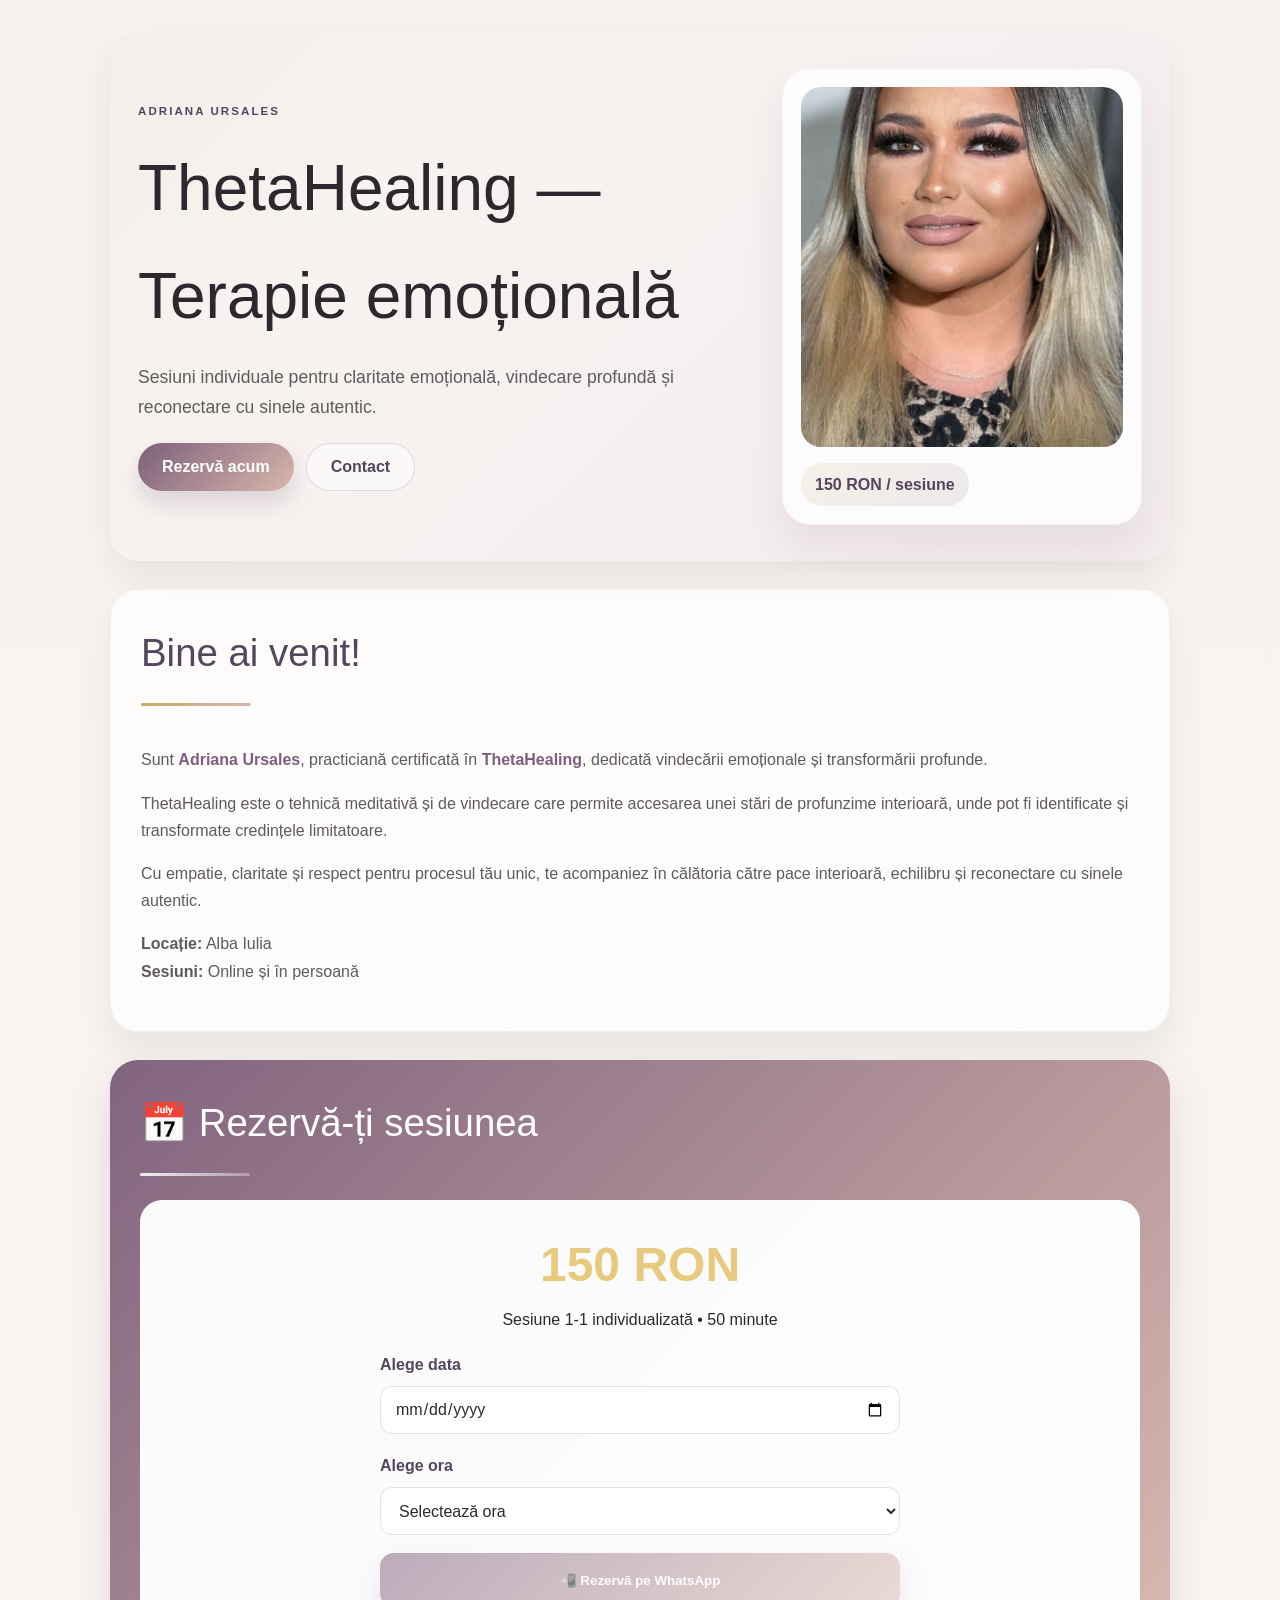
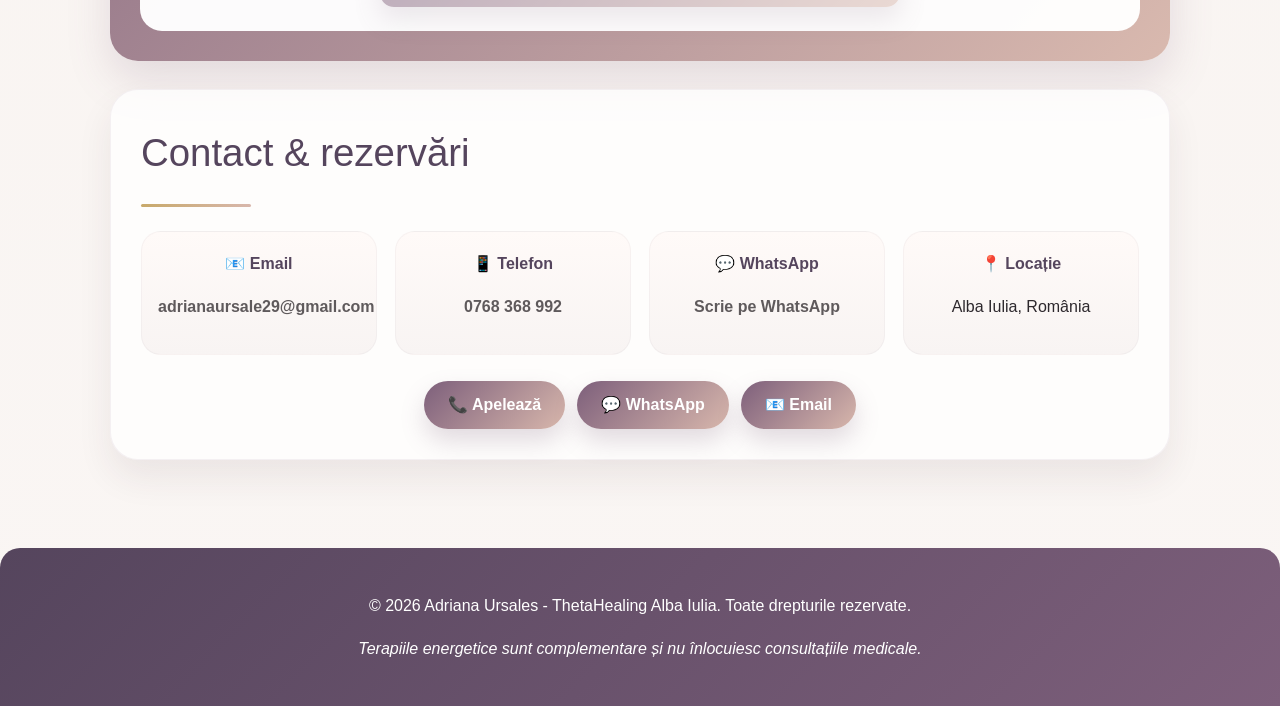
==== index.html @ 984f6a19 "Add the phrase 'ThetaHealing - Terapie emoțională' to the landing page headline and title." ====
<!doctype html>
<html lang="ro">
<head>
  <meta charset="utf-8">
  <meta name="viewport" content="width=device-width, initial-scale=1">
  <title>Adriana Ursales | ThetaHealing - Terapie emoțională</title>
  <style>
    :root {
      --mauve: #7d5f7b;
      --mauve-deep: #55455d;
      --rose: #d8b7ac;
      --sand: #efe3d5;
      --ivory: #f9f5f2;
      --text: #2d282d;
      --muted: #5f5a5c;
      --gold: #c8a96a;
      --white: #fff;
    }

    * { box-sizing: border-box; }
    body {
      margin: 0;
      font-family: "Segoe UI", Arial, sans-serif;
      background: linear-gradient(180deg, #f7f2ee 0%, #faf6f4 100%);
      color: var(--text);
      line-height: 1.7;
    }

    .wrap {
      max-width: 1100px;
      margin: 0 auto;
      padding: 32px 20px 60px;
    }

    header {
      background: linear-gradient(135deg, #f4eee9 0%, #f8f3f0 26%, #f3ebf0 100%);
      border-radius: 28px;
      padding: 36px 28px;
      box-shadow: 0 18px 35px rgba(58,44,57,0.08);
      margin-bottom: 28px;
    }

    .hero {
      display: flex;
      align-items: center;
      justify-content: space-between;
      gap: 28px;
      flex-wrap: wrap;
    }

    .hero-copy {
      flex: 1 1 480px;
    }

    .eyebrow {
      font-size: 0.72rem;
      text-transform: uppercase;
      letter-spacing: 0.18em;
      font-weight: 700;
      color: var(--mauve-deep);
      margin-bottom: 12px;
    }

    h1 {
      font-size: clamp(2.5rem, 5vw, 4rem);
      font-weight: 300;
      margin: 0 0 12px;
      color: var(--text);
    }

    .subtitle {
      font-size: 1.1rem;
      color: var(--muted);
      margin: 0 0 20px;
      max-width: 650px;
    }

    .cta-row {
      display: flex;
      gap: 12px;
      flex-wrap: wrap;
    }

    .cta,
    .secondary {
      display: inline-flex;
      align-items: center;
      justify-content: center;
      min-height: 48px;
      padding: 0 24px;
      border-radius: 999px;
      text-decoration: none;
      font-weight: 700;
      border: none;
      cursor: pointer;
      transition: transform 0.2s ease;
    }

    .cta {
      background: linear-gradient(135deg, var(--mauve) 0%, var(--rose) 100%);
      color: var(--white);
      box-shadow: 0 12px 25px rgba(125,95,123,0.22);
    }

    .secondary {
      background: rgba(255,255,255,0.5);
      color: var(--mauve-deep);
      border: 1px solid rgba(125,95,123,0.2);
    }

    .cta:hover, .secondary:hover, .booking-btn:hover {
      transform: translateY(-2px);
    }

    .photo-card {
      flex: 1 1 290px;
      max-width: 360px;
      background: rgba(255,255,255,0.8);
      border: 1px solid rgba(125,95,123,0.08);
      border-radius: 28px;
      padding: 18px;
      box-shadow: 0 22px 40px rgba(58,44,57,0.08);
    }

    .photo-card img {
      display: block;
      width: 100%;
      height: 360px;
      object-fit: cover;
      border-radius: 20px;
    }

    .price-pill {
      display: inline-block;
      margin-top: 16px;
      padding: 8px 14px;
      border-radius: 999px;
      background: linear-gradient(135deg, rgba(200,169,106,0.14), rgba(125,95,123,0.12));
      color: var(--mauve-deep);
      font-weight: 700;
    }

    .content-box {
      background: rgba(255,255,255,0.74);
      border: 1px solid rgba(125,95,123,0.08);
      border-radius: 28px;
      padding: 30px;
      box-shadow: 0 18px 35px rgba(58,44,57,0.08);
      margin-bottom: 28px;
    }

    .content-box h2 {
      margin: 0 0 18px;
      font-weight: 400;
      font-size: clamp(1.8rem, 3vw, 2.5rem);
      color: var(--mauve-deep);
    }

    .rule {
      width: 110px;
      height: 3px;
      background: linear-gradient(90deg, var(--gold), var(--rose));
      border-radius: 999px;
      margin-bottom: 24px;
    }

    .intro {
      display: flex;
      align-items: center;
      gap: 28px;
      flex-wrap: wrap;
    }

    .intro-text {
      flex: 1 1 420px;
      color: var(--muted);
    }

    .highlight {
      color: var(--mauve);
      font-weight: 700;
    }

    .booking-box {
      background: linear-gradient(135deg, rgba(125,95,123,0.97) 0%, rgba(216,183,172,0.96) 100%);
      color: #fff;
      border: none;
      box-shadow: 0 18px 44px rgba(125,95,123,0.18);
      padding: 30px;
      border-radius: 28px;
      margin-bottom: 28px;
    }

    .booking-box h2 {
      color: #fff;
      margin: 0 0 18px;
      font-weight: 400;
      font-size: clamp(1.8rem, 3vw, 2.5rem);
    }

    .booking-card {
      background: rgba(255,255,255,0.97);
      color: var(--text);
      border-radius: 22px;
      padding: 24px;
    }

    .booking-summary {
      text-align: center;
      margin-bottom: 18px;
    }

    .booking-summary .price {
      font-size: clamp(2rem, 4vw, 3rem);
      font-weight: 700;
      color: #e7ca7d;
    }

    form {
      display: grid;
      gap: 18px;
      max-width: 520px;
      margin: 0 auto;
    }

    .field {
      display: grid;
      gap: 8px;
    }

    label {
      font-weight: 700;
      color: var(--mauve-deep);
    }

    input, select {
      width: 100%;
      min-height: 48px;
      padding: 0 14px;
      border-radius: 12px;
      border: 1px solid rgba(125,95,123,0.18);
      background: #fff;
      color: var(--text);
      font: inherit;
    }

    .booking-btn {
      width: 100%;
      min-height: 54px;
      border: none;
      border-radius: 14px;
      background: linear-gradient(135deg, var(--mauve) 0%, var(--rose) 100%);
      color: white;
      font-weight: 700;
      cursor: pointer;
      box-shadow: 0 12px 25px rgba(125,95,123,0.25);
    }

    .booking-btn:disabled {
      opacity: 0.5;
      cursor: not-allowed;
    }

    .contact-grid {
      display: grid;
      grid-template-columns: repeat(auto-fit, minmax(190px, 1fr));
      gap: 18px;
    }

    .contact-card {
      background: linear-gradient(180deg, #fffaf8 0%, #f8f4f3 100%);
      border: 1px solid rgba(125,95,123,0.05);
      border-radius: 20px;
      padding: 18px 16px;
      text-align: center;
    }

    .contact-card h4 {
      margin: 0 0 8px;
      color: var(--mauve-deep);
    }

    .contact-card a {
      color: var(--muted);
      text-decoration: none;
      font-weight: 600;
    }

    .contact-card a:hover { text-decoration: underline; }

    .contact-links {
      display: flex;
      flex-wrap: wrap;
      gap: 12px;
      justify-content: center;
      margin-top: 26px;
    }

    footer {
      text-align: center;
      color: white;
      padding: 28px 20px;
      background: linear-gradient(135deg, var(--mauve-deep) 0%, var(--mauve) 100%);
      border-radius: 20px 20px 0 0;
    }

    @media (max-width: 768px) {
      .hero {
        flex-direction: column;
        align-items: flex-start;
      }

      .photo-card {
        max-width: 100%;
      }
    }
  </style>
</head>
<body>
  <div class="wrap">
    <header>
      <div class="hero">
        <div class="hero-copy">
          <div class="eyebrow">Adriana Ursales</div>
          <h1>ThetaHealing — Terapie emoțională</h1>
          <p class="subtitle">Sesiuni individuale pentru claritate emoțională, vindecare profundă și reconectare cu sinele autentic.</p>
          <div class="cta-row">
            <a href="#booking" class="cta">Rezervă acum</a>
            <a href="#contact" class="secondary">Contact</a>
          </div>
        </div>

        <div class="photo-card">
          <img src="Imagee.jpeg" alt="Adriana Ursales - ThetaHealing">
          <div class="price-pill">150 RON / sesiune</div>
        </div>
      </div>
    </header>

    <section class="content-box">
      <h2>Bine ai venit!</h2>
      <div class="rule"></div>
      <div class="intro">
        <div class="intro-text">
          <p>Sunt <span class="highlight">Adriana Ursales</span>, practiciană certificată în <span class="highlight">ThetaHealing</span>, dedicată vindecării emoționale și transformării profunde.</p>
          <p>ThetaHealing este o tehnică meditativă și de vindecare care permite accesarea unei stări de profunzime interioară, unde pot fi identificate și transformate credințele limitatoare.</p>
          <p>Cu empatie, claritate și respect pentru procesul tău unic, te acompaniez în călătoria către pace interioară, echilibru și reconectare cu sinele autentic.</p>
          <p><strong>Locație:</strong> Alba Iulia<br><strong>Sesiuni:</strong> Online și în persoană</p>
        </div>
      </div>
    </section>

    <section id="booking" class="booking-box">
      <h2>📅 Rezervă-ți sesiunea</h2>
      <div class="rule" style="background: linear-gradient(90deg, rgba(255,255,255,0.9), rgba(255,255,255,0.3));"></div>

      <div class="booking-card">
        <div class="booking-summary">
          <div class="price">150 RON</div>
          <div>Sesiune 1-1 individualizată • 50 minute</div>
        </div>

        <form id="bookingForm">
          <div class="field">
            <label for="bookingDate">Alege data</label>
            <input id="bookingDate" type="date" min="" required>
          </div>

          <div class="field">
            <label for="bookingTime">Alege ora</label>
            <select id="bookingTime" required>
              <option value="">Selectează ora</option>
              <option>08:00</option>
              <option>08:50</option>
              <option>09:40</option>
              <option>10:30</option>
              <option>11:20</option>
              <option>12:10</option>
              <option>13:00</option>
              <option>13:50</option>
              <option>14:40</option>
              <option>15:30</option>
              <option>16:20</option>
              <option>17:10</option>
              <option>18:00</option>
              <option>18:50</option>
              <option>19:40</option>
            </select>
          </div>

          <button id="whatsappBtn" class="booking-btn" type="button" disabled>📲 Rezervă pe WhatsApp</button>
        </form>
      </div>
    </section>

    <section id="contact" class="content-box">
      <h2>Contact &amp; rezervări</h2>
      <div class="rule"></div>
      <div class="contact-grid">
        <div class="contact-card">
          <h4>📧 Email</h4>
          <p><a href="mailto:adrianaursale29@gmail.com">adrianaursale29@gmail.com</a></p>
        </div>
        <div class="contact-card">
          <h4>📱 Telefon</h4>
          <p><a href="tel:+40768368992">0768 368 992</a></p>
        </div>
        <div class="contact-card">
          <h4>💬 WhatsApp</h4>
          <p><a href="https://wa.me/40768368992" target="_blank" rel="noopener noreferrer">Scrie pe WhatsApp</a></p>
        </div>
        <div class="contact-card">
          <h4>📍 Locație</h4>
          <p>Alba Iulia, România</p>
        </div>
      </div>

      <div class="contact-links">
        <a href="tel:+40768368992" class="cta">📞 Apelează</a>
        <a href="https://wa.me/40768368992" target="_blank" rel="noopener noreferrer" class="cta">💬 WhatsApp</a>
        <a href="mailto:adrianaursale29@gmail.com" class="cta">📧 Email</a>
      </div>
    </section>
  </div>

  <footer>
    <p>&copy; 2026 Adriana Ursales - ThetaHealing Alba Iulia. Toate drepturile rezervate.</p>
    <p><em>Terapiile energetice sunt complementare și nu înlocuiesc consultațiile medicale.</em></p>
  </footer>

  <script>
    const bookingDate = document.getElementById('bookingDate');
    const bookingTime = document.getElementById('bookingTime');
    const whatsappBtn = document.getElementById('whatsappBtn');

    const today = new Date();
    const minDate = new Date(today);
    minDate.setHours(0, 0, 0, 0);
    bookingDate.min = minDate.toISOString().split('T')[0];

    function checkBookingState() {
      const valid = bookingDate.value && bookingTime.value;
      whatsappBtn.disabled = !valid;
    }

    bookingDate.addEventListener('change', checkBookingState);
    bookingTime.addEventListener('change', checkBookingState);

    whatsappBtn.addEventListener('click', function () {
      if (!bookingDate.value || !bookingTime.value) {
        alert('Alege data și ora!');
        return;
      }

      const message = `Bună ziua! Vreau să rezerv o sesiune de ThetaHealing la data de ${bookingDate.value} la ora ${bookingTime.value}.`;
      const url = `https://wa.me/40768368992?text=${encodeURIComponent(message)}`;
      window.open(url, '_blank');
    });
  </script>
</body>
</html>
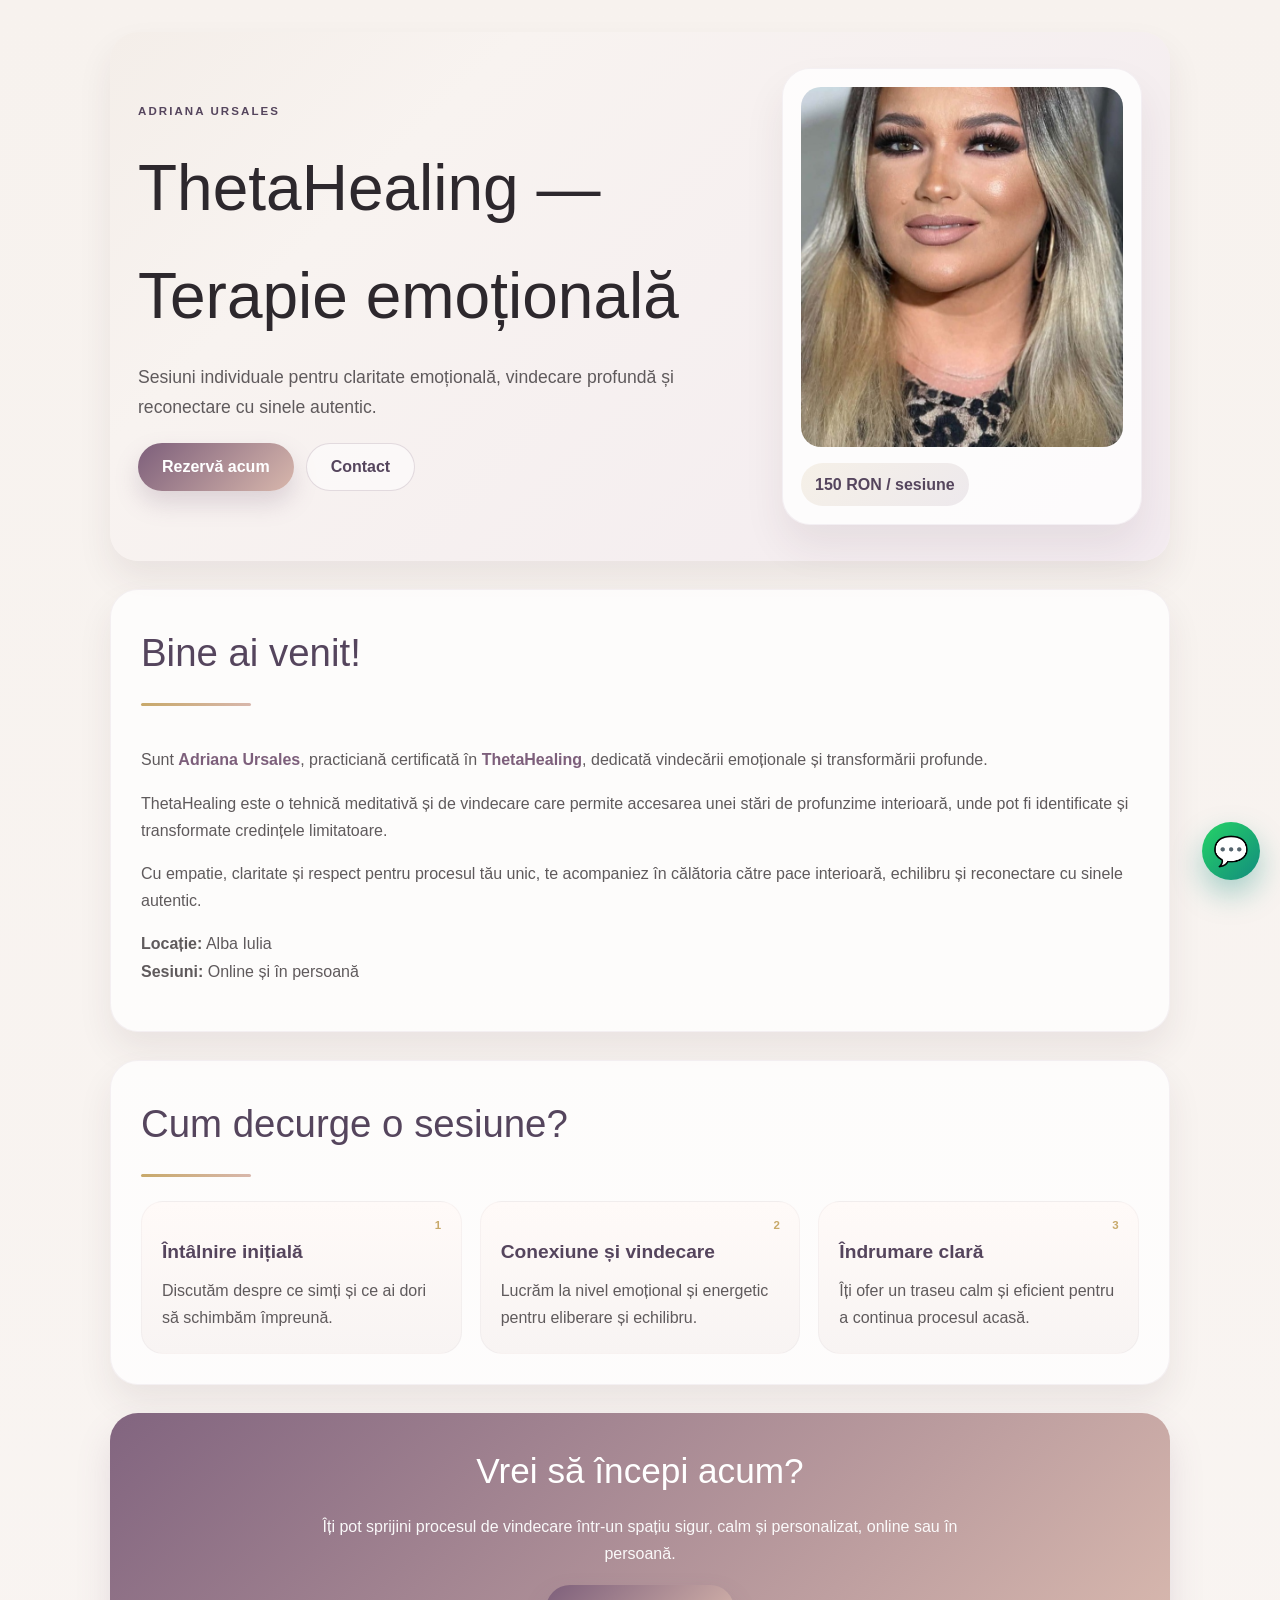
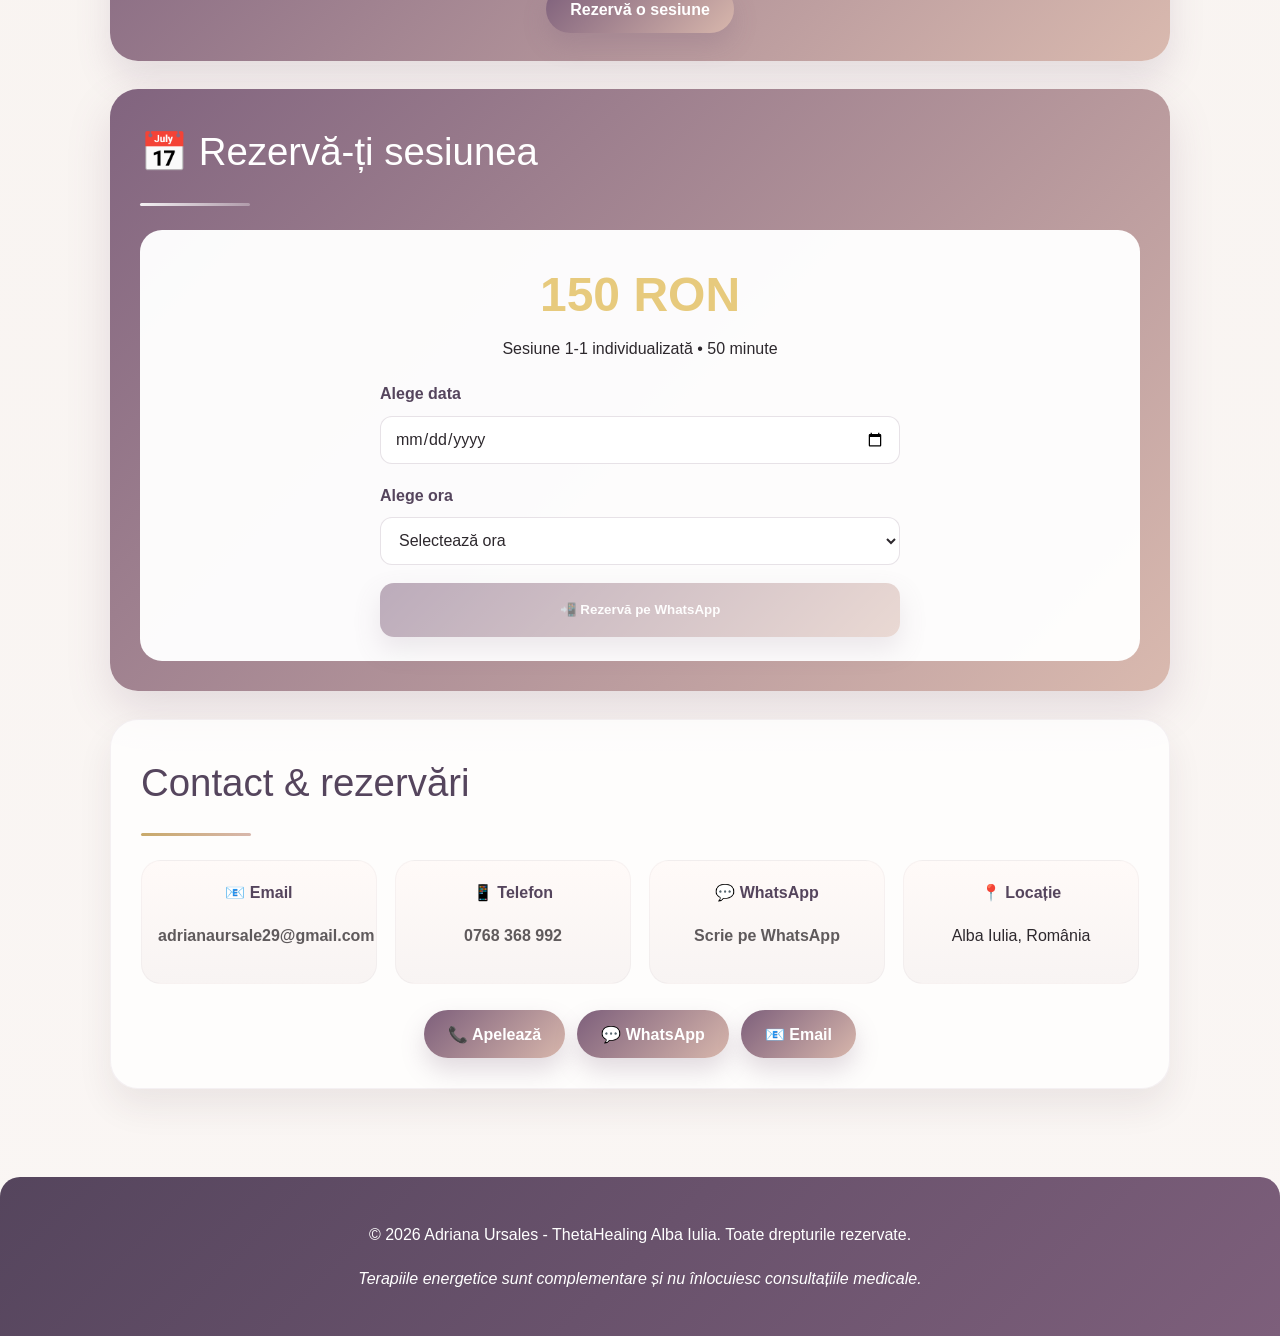
==== commit 080f30d7: "Upgrade the landing page with a floating WhatsApp button and a clearer 'How a session works' section" ====
--- a/index.html
+++ b/index.html
@@ -4,6 +4,7 @@
   <meta charset="utf-8">
   <meta name="viewport" content="width=device-width, initial-scale=1">
   <title>Adriana Ursales | ThetaHealing - Terapie emoțională</title>
+  <meta name="description" content="Sesiuni ThetaHealing în Alba Iulia și online. Claritate emoțională, vindecare profundă și reconectare cu sinele autentic.">
   <style>
     :root {
       --mauve: #7d5f7b;
@@ -18,6 +19,7 @@
     }
 
     * { box-sizing: border-box; }
+    html { scroll-behavior: smooth; }
     body {
       margin: 0;
       font-family: "Segoe UI", Arial, sans-serif;
@@ -25,6 +27,8 @@
       color: var(--text);
       line-height: 1.7;
     }
+
+    a { color: inherit; }
 
     .wrap {
       max-width: 1100px;
@@ -108,7 +112,7 @@
       border: 1px solid rgba(125,95,123,0.2);
     }
 
-    .cta:hover, .secondary:hover, .booking-btn:hover {
+    .cta:hover, .secondary:hover, .booking-btn:hover, .whatsapp-float:hover {
       transform: translateY(-2px);
     }
 
@@ -179,6 +183,65 @@
     .highlight {
       color: var(--mauve);
       font-weight: 700;
+    }
+
+    .steps-grid {
+      display: grid;
+      grid-template-columns: repeat(auto-fit, minmax(210px, 1fr));
+      gap: 18px;
+      margin-top: 10px;
+    }
+
+    .step-card {
+      background: linear-gradient(180deg, #fffaf8 0%, #f8f4f3 100%);
+      border-radius: 22px;
+      border: 1px solid rgba(125,95,123,0.05);
+      padding: 22px 20px;
+      position: relative;
+    }
+
+    .step-number {
+      position: absolute;
+      top: 14px;
+      right: 18px;
+      font-size: 0.72rem;
+      letter-spacing: 0.12em;
+      color: var(--gold);
+      font-weight: 700;
+      text-transform: uppercase;
+    }
+
+    .step-card h3 {
+      margin: 12px 0 8px;
+      color: var(--mauve-deep);
+      font-size: 1.2rem;
+    }
+
+    .step-card p {
+      color: var(--muted);
+      margin: 0;
+    }
+
+    .cta-banner {
+      background: linear-gradient(135deg, rgba(125,95,123,0.96) 0%, rgba(216,183,172,0.96) 100%);
+      border-radius: 28px;
+      color: #fff;
+      padding: 28px 22px;
+      text-align: center;
+      margin-bottom: 28px;
+      box-shadow: 0 18px 35px rgba(125,95,123,0.16);
+    }
+
+    .cta-banner h3 {
+      margin: 0 0 12px;
+      font-size: clamp(1.6rem, 3vw, 2.2rem);
+      font-weight: 400;
+    }
+
+    .cta-banner p {
+      margin: 0 auto 18px;
+      max-width: 680px;
+      opacity: 0.95;
     }
 
     .booking-box {
@@ -294,6 +357,24 @@
       gap: 12px;
       justify-content: center;
       margin-top: 26px;
+    }
+
+    .whatsapp-float {
+      position: fixed;
+      right: 20px;
+      bottom: 20px;
+      width: 58px;
+      height: 58px;
+      border-radius: 50%;
+      background: linear-gradient(135deg, #25d366, #128c7e);
+      color: white;
+      display: flex;
+      align-items: center;
+      justify-content: center;
+      font-size: 1.8rem;
+      box-shadow: 0 14px 30px rgba(18,140,126,0.35);
+      text-decoration: none;
+      z-index: 999;
     }
 
     footer {
@@ -349,6 +430,34 @@
         </div>
       </div>
     </section>
+
+    <section class="content-box">
+      <h2>Cum decurge o sesiune?</h2>
+      <div class="rule"></div>
+      <div class="steps-grid">
+        <div class="step-card">
+          <div class="step-number">1</div>
+          <h3>Întâlnire inițială</h3>
+          <p>Discutăm despre ce simți și ce ai dori să schimbăm împreună.</p>
+        </div>
+        <div class="step-card">
+          <div class="step-number">2</div>
+          <h3>Conexiune și vindecare</h3>
+          <p>Lucrăm la nivel emoțional și energetic pentru eliberare și echilibru.</p>
+        </div>
+        <div class="step-card">
+          <div class="step-number">3</div>
+          <h3>Îndrumare clară</h3>
+          <p>Îți ofer un traseu calm și eficient pentru a continua procesul acasă.</p>
+        </div>
+      </div>
+    </section>
+
+    <div class="cta-banner">
+      <h3>Vrei să începi acum?</h3>
+      <p>Îți pot sprijini procesul de vindecare într-un spațiu sigur, calm și personalizat, online sau în persoană.</p>
+      <a href="#booking" class="cta">Rezervă o sesiune</a>
+    </div>
 
     <section id="booking" class="booking-box">
       <h2>📅 Rezervă-ți sesiunea</h2>
@@ -423,6 +532,8 @@
     </section>
   </div>
 
+  <a class="whatsapp-float" href="https://wa.me/40768368992?text=Bun%C4%83%20ziua!%20Vreau%20s%C4%83%20rezerv%20o%20sesiune%20de%20ThetaHealing." target="_blank" rel="noopener noreferrer" aria-label="WhatsApp">💬</a>
+
   <footer>
     <p>&copy; 2026 Adriana Ursales - ThetaHealing Alba Iulia. Toate drepturile rezervate.</p>
     <p><em>Terapiile energetice sunt complementare și nu înlocuiesc consultațiile medicale.</em></p>
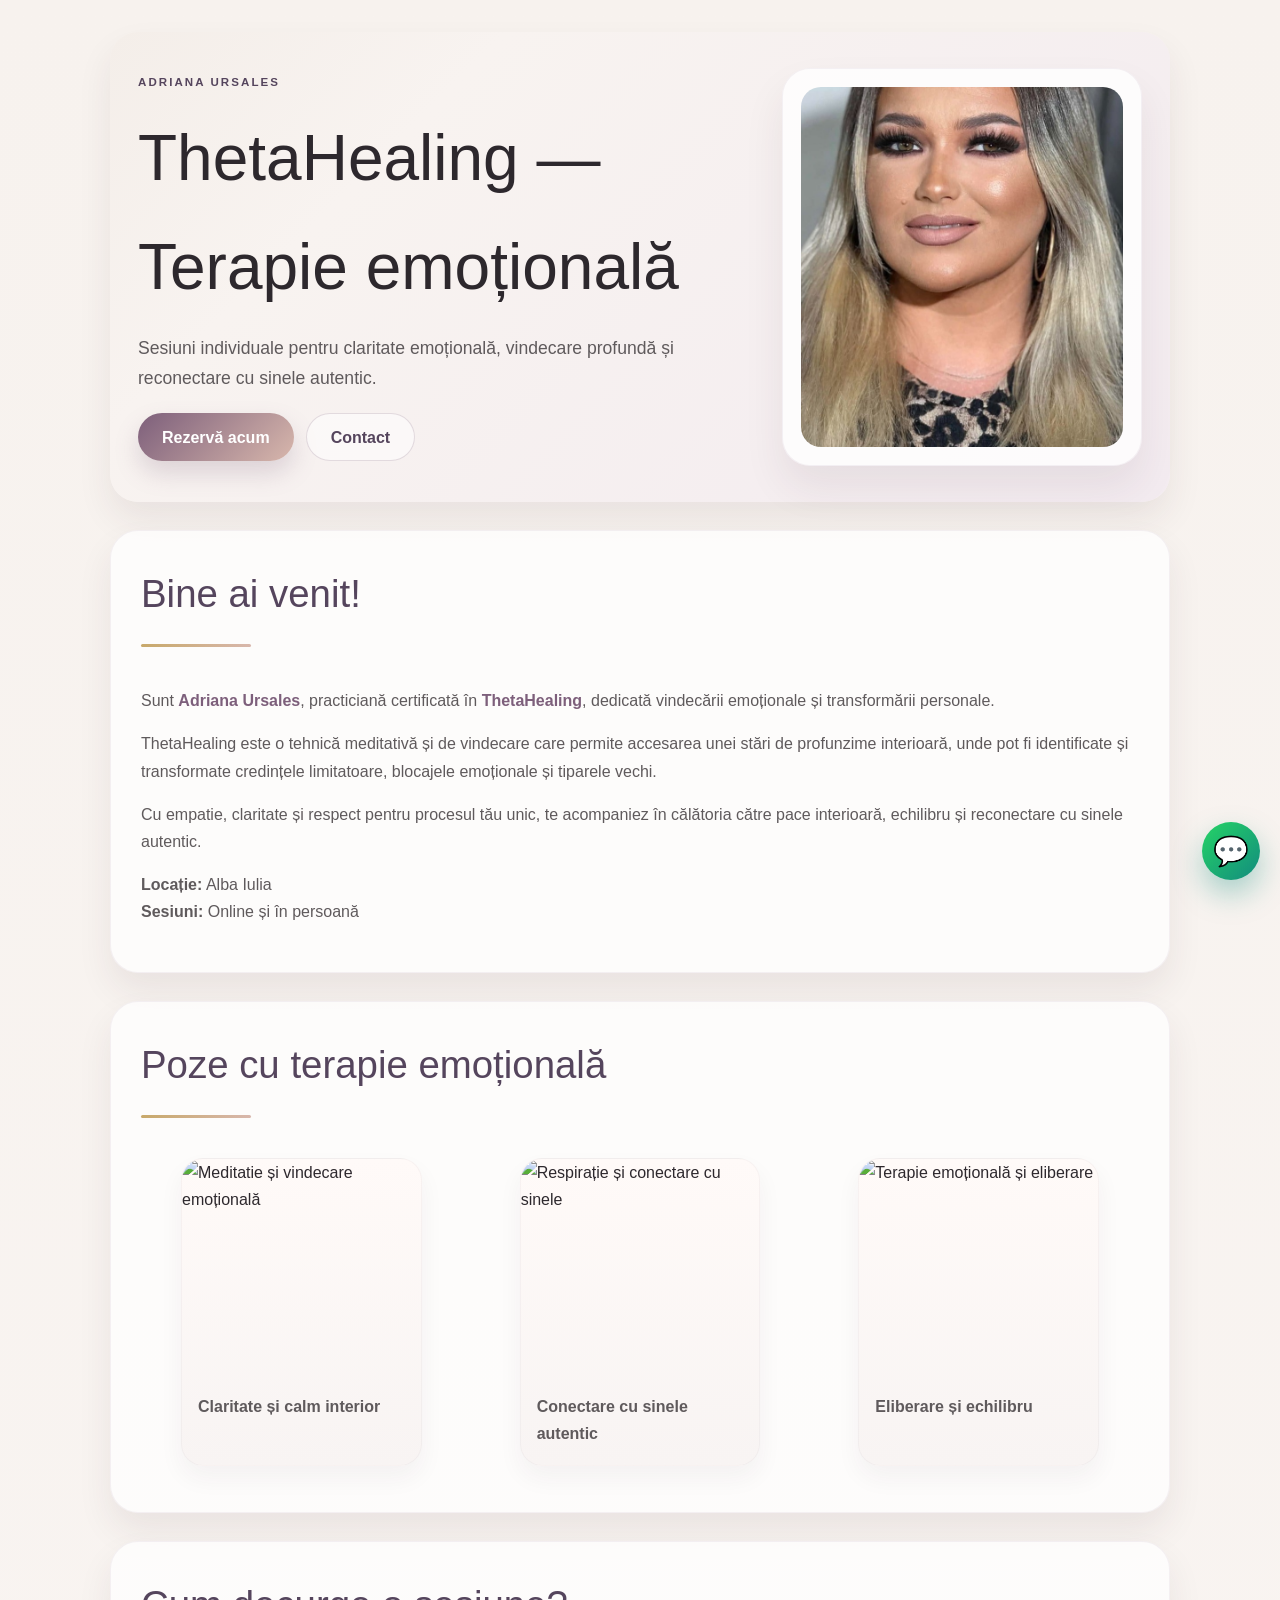
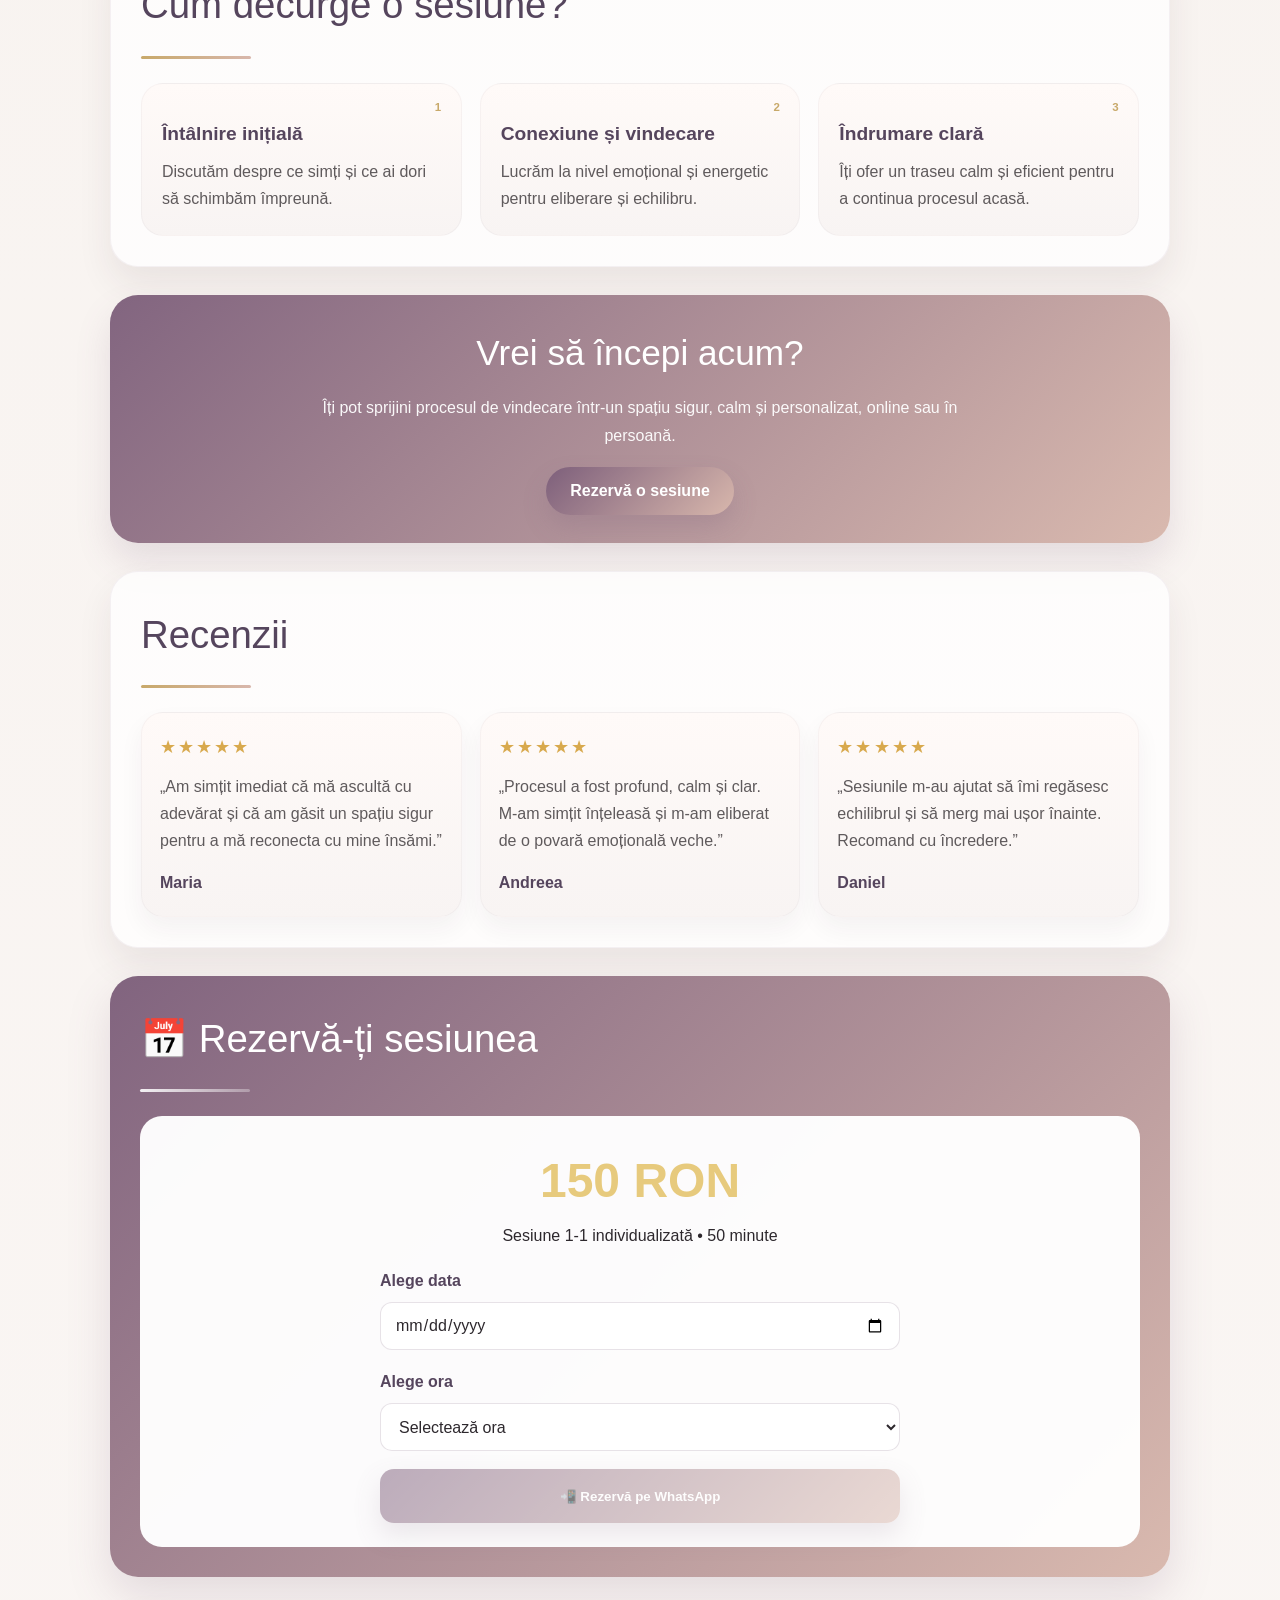
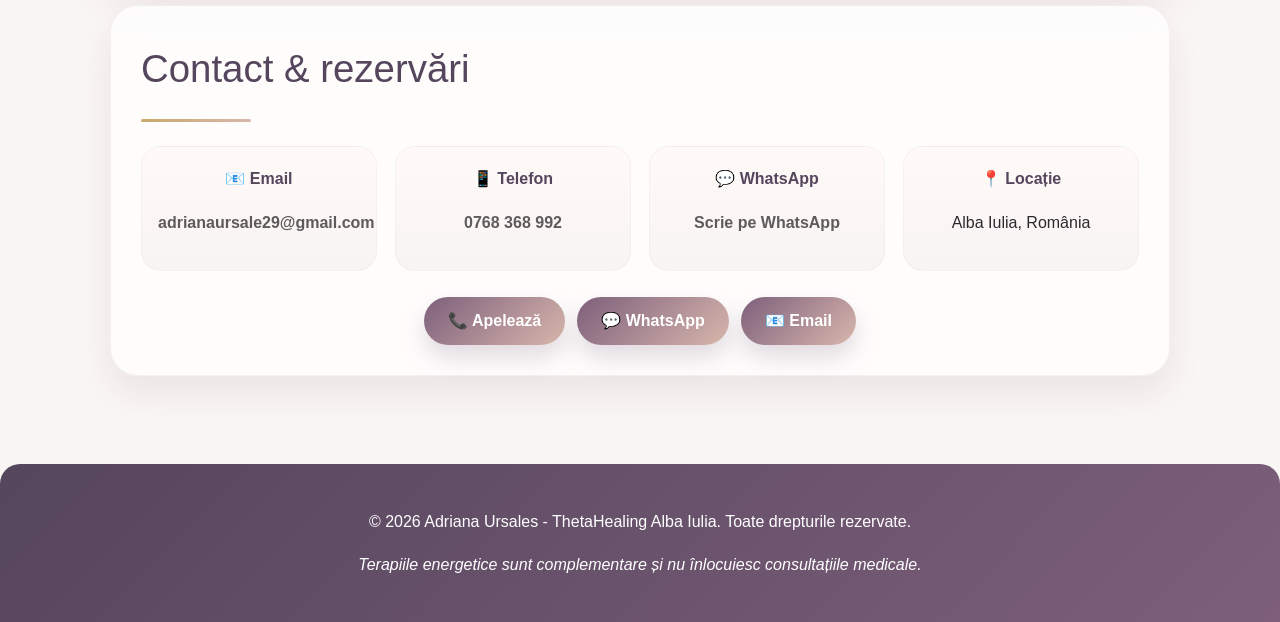
==== commit 0c889e85: "Keep the profile photo, keep testimonial/review content, add emotional therapy images, and remove th" ====
--- a/index.html
+++ b/index.html
@@ -134,16 +134,6 @@
       border-radius: 20px;
     }
 
-    .price-pill {
-      display: inline-block;
-      margin-top: 16px;
-      padding: 8px 14px;
-      border-radius: 999px;
-      background: linear-gradient(135deg, rgba(200,169,106,0.14), rgba(125,95,123,0.12));
-      color: var(--mauve-deep);
-      font-weight: 700;
-    }
-
     .content-box {
       background: rgba(255,255,255,0.74);
       border: 1px solid rgba(125,95,123,0.08);
@@ -183,6 +173,57 @@
     .highlight {
       color: var(--mauve);
       font-weight: 700;
+    }
+
+    .gallery-grid,
+    .review-grid {
+      display: grid;
+      grid-template-columns: repeat(auto-fit, minmax(220px, 1fr));
+      gap: 18px;
+      margin-top: 10px;
+    }
+
+    .gallery-item,
+    .review-card {
+      background: linear-gradient(180deg, #fffaf8 0%, #f8f4f3 100%);
+      border-radius: 22px;
+      border: 1px solid rgba(125,95,123,0.05);
+      overflow: hidden;
+      box-shadow: 0 12px 24px rgba(58,44,57,0.05);
+    }
+
+    .gallery-item img {
+      width: 100%;
+      height: 220px;
+      object-fit: cover;
+      display: block;
+    }
+
+    .gallery-item figcaption {
+      padding: 14px 16px 18px;
+      color: var(--muted);
+      font-weight: 600;
+    }
+
+    .review-card {
+      padding: 20px 18px;
+      position: relative;
+    }
+
+    .stars {
+      color: #d8a94d;
+      letter-spacing: 0.12em;
+      font-size: 1.1rem;
+      margin-bottom: 10px;
+    }
+
+    .review-card p {
+      margin: 0 0 14px;
+      color: var(--muted);
+    }
+
+    .review-card strong {
+      color: var(--mauve-deep);
     }
 
     .steps-grid {
@@ -390,10 +431,6 @@
         flex-direction: column;
         align-items: flex-start;
       }
-
-      .photo-card {
-        max-width: 100%;
-      }
     }
   </style>
 </head>
@@ -413,7 +450,6 @@
 
         <div class="photo-card">
           <img src="Imagee.jpeg" alt="Adriana Ursales - ThetaHealing">
-          <div class="price-pill">150 RON / sesiune</div>
         </div>
       </div>
     </header>
@@ -423,11 +459,30 @@
       <div class="rule"></div>
       <div class="intro">
         <div class="intro-text">
-          <p>Sunt <span class="highlight">Adriana Ursales</span>, practiciană certificată în <span class="highlight">ThetaHealing</span>, dedicată vindecării emoționale și transformării profunde.</p>
-          <p>ThetaHealing este o tehnică meditativă și de vindecare care permite accesarea unei stări de profunzime interioară, unde pot fi identificate și transformate credințele limitatoare.</p>
+          <p>Sunt <span class="highlight">Adriana Ursales</span>, practiciană certificată în <span class="highlight">ThetaHealing</span>, dedicată vindecării emoționale și transformării personale.</p>
+          <p>ThetaHealing este o tehnică meditativă și de vindecare care permite accesarea unei stări de profunzime interioară, unde pot fi identificate și transformate credințele limitatoare, blocajele emoționale și tiparele vechi.</p>
           <p>Cu empatie, claritate și respect pentru procesul tău unic, te acompaniez în călătoria către pace interioară, echilibru și reconectare cu sinele autentic.</p>
           <p><strong>Locație:</strong> Alba Iulia<br><strong>Sesiuni:</strong> Online și în persoană</p>
         </div>
+      </div>
+    </section>
+
+    <section class="content-box">
+      <h2>Poze cu terapie emoțională</h2>
+      <div class="rule"></div>
+      <div class="gallery-grid">
+        <figure class="gallery-item">
+          <img src="https://images.unsplash.com/photo-1517841905240-472988babdf9?auto=format&fit=crop&w=900&q=80" alt="Meditatie și vindecare emoțională">
+          <figcaption>Claritate și calm interior</figcaption>
+        </figure>
+        <figure class="gallery-item">
+          <img src="https://images.unsplash.com/photo-1515377905703-c4788e51af15?auto=format&fit=crop&w=900&q=80" alt="Respirație și conectare cu sinele">
+          <figcaption>Conectare cu sinele autentic</figcaption>
+        </figure>
+        <figure class="gallery-item">
+          <img src="https://images.unsplash.com/photo-1506126613408-eca07ce68773?auto=format&fit=crop&w=900&q=80" alt="Terapie emoțională și eliberare">
+          <figcaption>Eliberare și echilibru</figcaption>
+        </figure>
       </div>
     </section>
 
@@ -458,6 +513,28 @@
       <p>Îți pot sprijini procesul de vindecare într-un spațiu sigur, calm și personalizat, online sau în persoană.</p>
       <a href="#booking" class="cta">Rezervă o sesiune</a>
     </div>
+
+    <section class="content-box">
+      <h2>Recenzii</h2>
+      <div class="rule"></div>
+      <div class="review-grid">
+        <article class="review-card">
+          <div class="stars">★★★★★</div>
+          <p>„Am simțit imediat că mă ascultă cu adevărat și că am găsit un spațiu sigur pentru a mă reconecta cu mine însămi.”</p>
+          <strong>Maria</strong>
+        </article>
+        <article class="review-card">
+          <div class="stars">★★★★★</div>
+          <p>„Procesul a fost profund, calm și clar. M-am simțit înțeleasă și m-am eliberat de o povară emoțională veche.”</p>
+          <strong>Andreea</strong>
+        </article>
+        <article class="review-card">
+          <div class="stars">★★★★★</div>
+          <p>„Sesiunile m-au ajutat să îmi regăsesc echilibrul și să merg mai ușor înainte. Recomand cu încredere.”</p>
+          <strong>Daniel</strong>
+        </article>
+      </div>
+    </section>
 
     <section id="booking" class="booking-box">
       <h2>📅 Rezervă-ți sesiunea</h2>
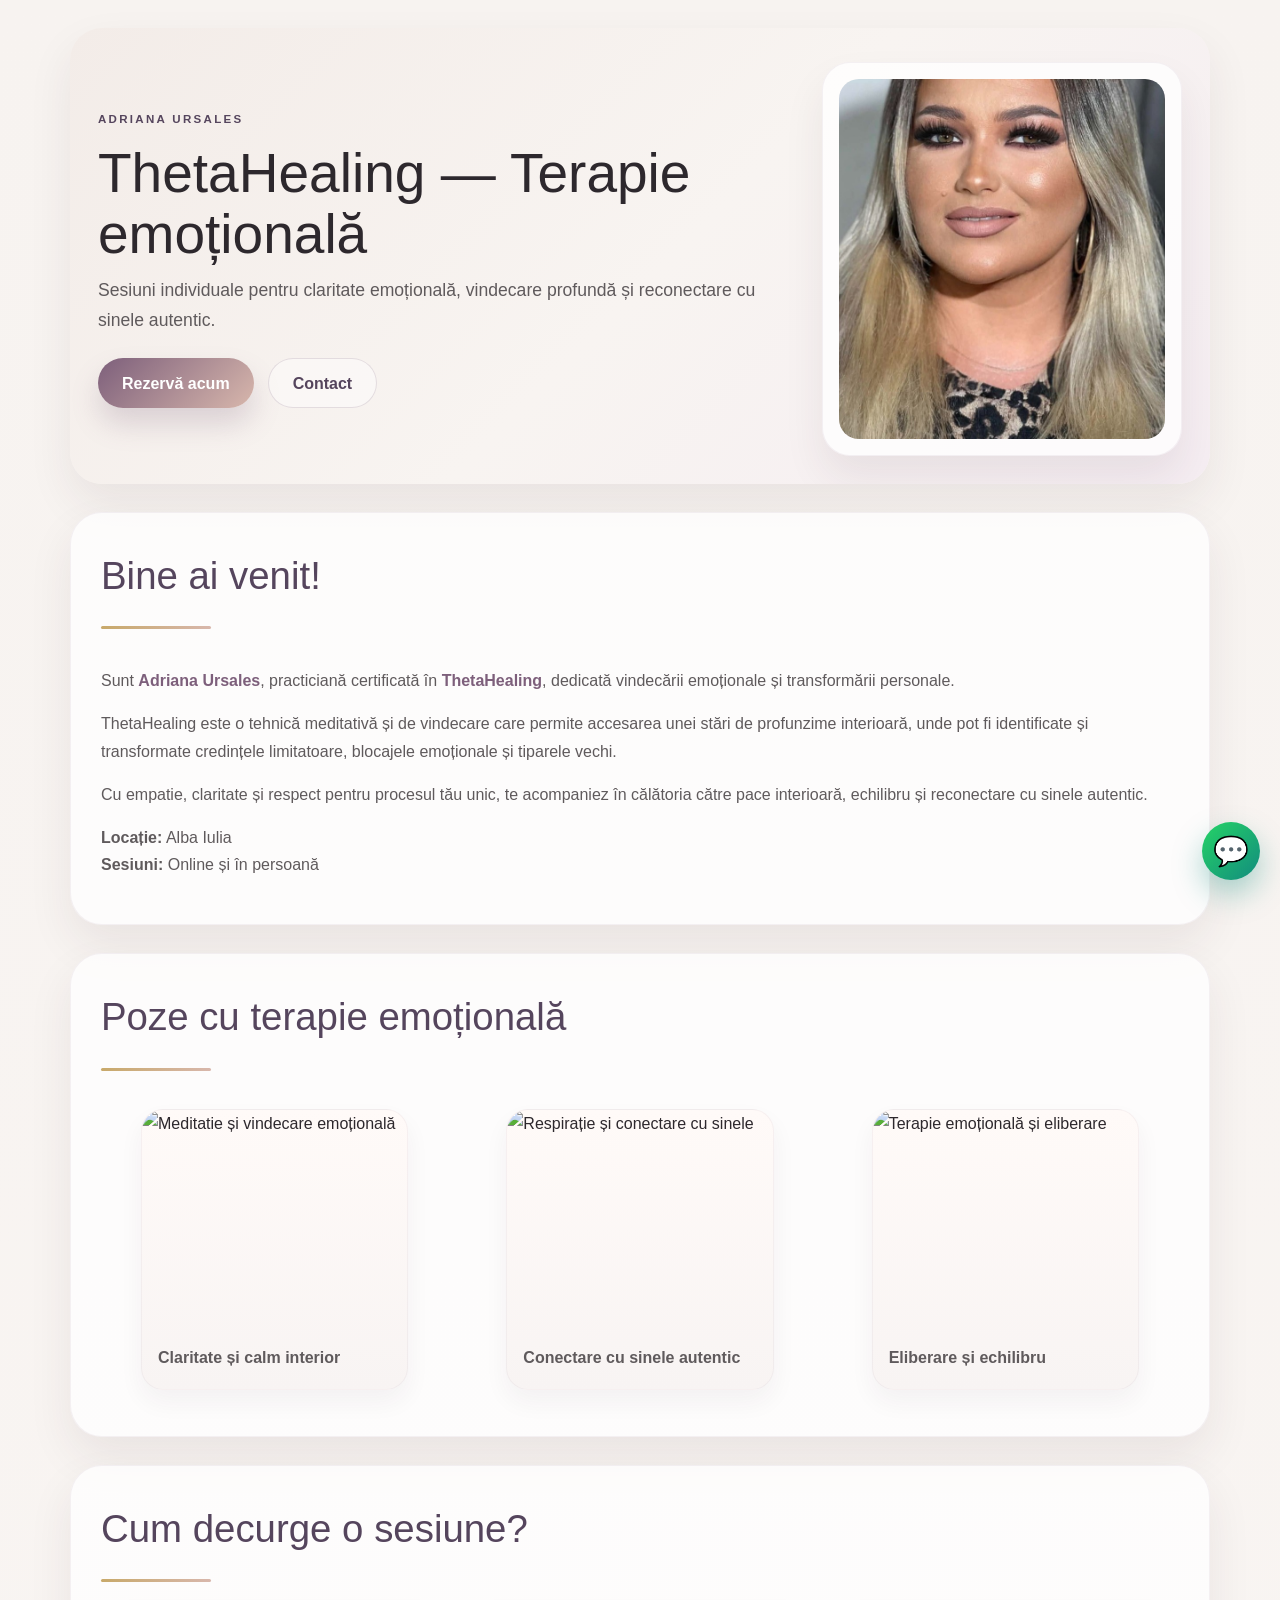
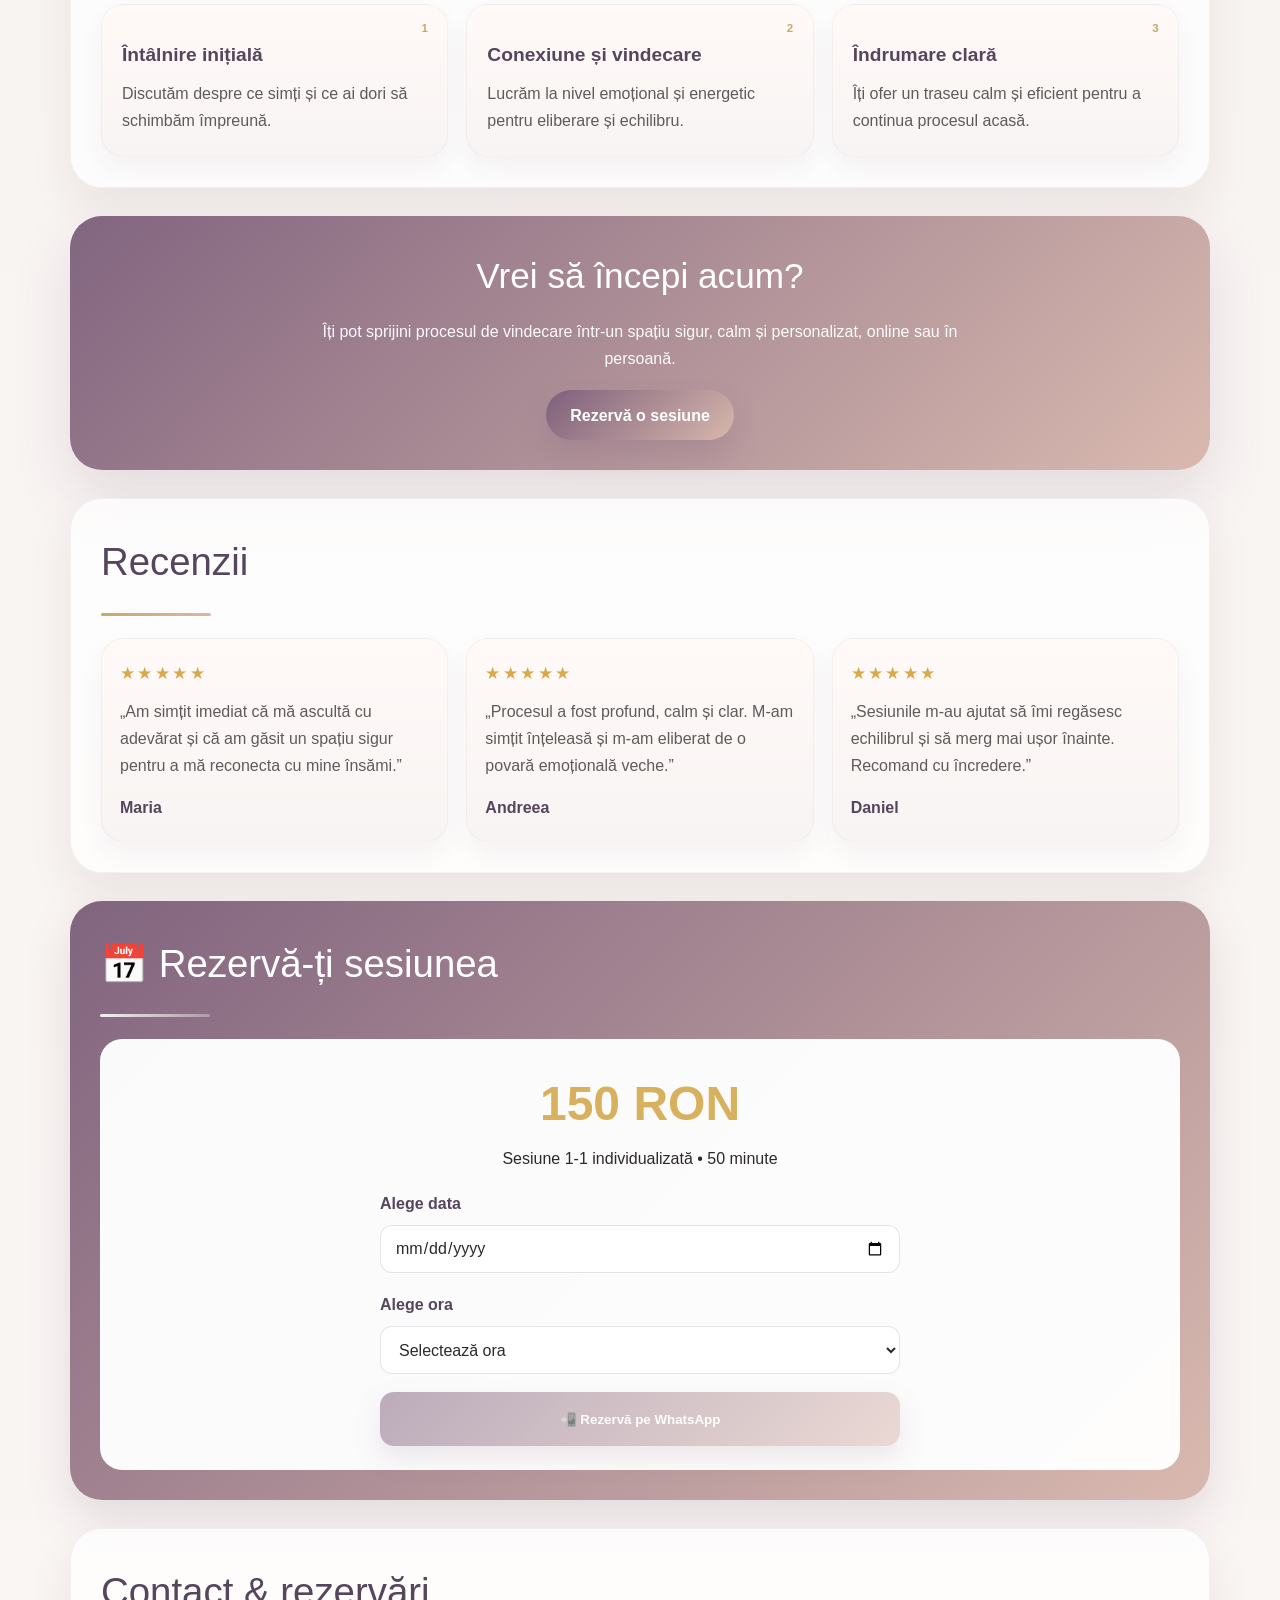
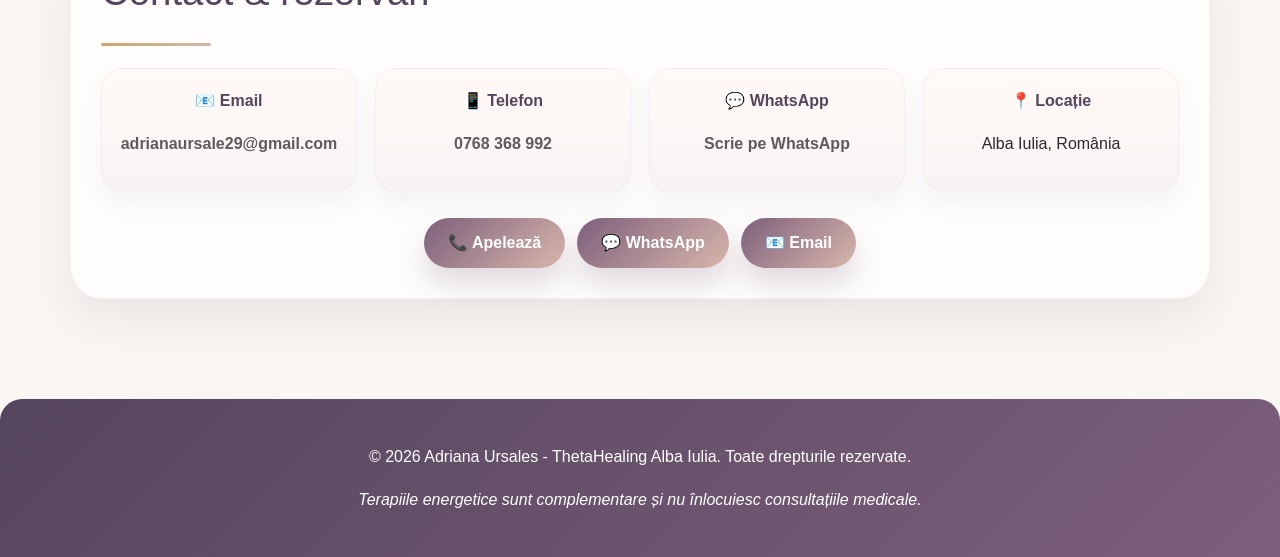
==== commit b1c94dfd: "Refine the landing page with a more elegant premium design while keeping the profile photo, therapy " ====
--- a/index.html
+++ b/index.html
@@ -16,6 +16,11 @@
       --muted: #5f5a5c;
       --gold: #c8a96a;
       --white: #fff;
+      --shadow-soft: 0 20px 45px rgba(58, 44, 57, 0.08);
+      --shadow-strong: 0 25px 55px rgba(125, 95, 123, 0.16);
+      --radius-xl: 32px;
+      --radius-lg: 24px;
+      --radius-md: 18px;
     }
 
     * { box-sizing: border-box; }
@@ -23,50 +28,53 @@
     body {
       margin: 0;
       font-family: "Segoe UI", Arial, sans-serif;
-      background: linear-gradient(180deg, #f7f2ee 0%, #faf6f4 100%);
+      background: linear-gradient(180deg, #f7f3f0 0%, #faf6f4 100%);
       color: var(--text);
       line-height: 1.7;
     }
 
+    img { max-width: 100%; display: block; }
     a { color: inherit; }
 
     .wrap {
-      max-width: 1100px;
+      max-width: 1180px;
       margin: 0 auto;
-      padding: 32px 20px 60px;
+      padding: 28px 20px 72px;
     }
 
     header {
-      background: linear-gradient(135deg, #f4eee9 0%, #f8f3f0 26%, #f3ebf0 100%);
-      border-radius: 28px;
-      padding: 36px 28px;
-      box-shadow: 0 18px 35px rgba(58,44,57,0.08);
+      background: linear-gradient(135deg, #f3ece8 0%, #f8f4f1 52%, #f5edf2 100%);
+      border-radius: var(--radius-xl);
+      padding: 34px 28px 28px;
+      box-shadow: var(--shadow-soft);
       margin-bottom: 28px;
+      overflow: hidden;
     }
 
     .hero {
       display: flex;
       align-items: center;
       justify-content: space-between;
-      gap: 28px;
+      gap: 32px;
       flex-wrap: wrap;
     }
 
     .hero-copy {
-      flex: 1 1 480px;
+      flex: 1 1 540px;
     }
 
     .eyebrow {
       font-size: 0.72rem;
+      letter-spacing: 0.2em;
       text-transform: uppercase;
-      letter-spacing: 0.18em;
       font-weight: 700;
       color: var(--mauve-deep);
-      margin-bottom: 12px;
+      margin-bottom: 14px;
     }
 
     h1 {
-      font-size: clamp(2.5rem, 5vw, 4rem);
+      font-size: clamp(2.4rem, 4.3vw, 4rem);
+      line-height: 1.1;
       font-weight: 300;
       margin: 0 0 12px;
       color: var(--text);
@@ -75,14 +83,15 @@
     .subtitle {
       font-size: 1.1rem;
       color: var(--muted);
-      margin: 0 0 20px;
-      max-width: 650px;
+      margin: 0 0 22px;
+      max-width: 660px;
     }
 
     .cta-row {
       display: flex;
-      gap: 12px;
       flex-wrap: wrap;
+      gap: 14px;
+      margin-top: 8px;
     }
 
     .cta,
@@ -90,26 +99,24 @@
       display: inline-flex;
       align-items: center;
       justify-content: center;
-      min-height: 48px;
+      min-height: 50px;
       padding: 0 24px;
       border-radius: 999px;
       text-decoration: none;
       font-weight: 700;
-      border: none;
-      cursor: pointer;
-      transition: transform 0.2s ease;
+      transition: transform 0.2s ease, box-shadow 0.2s ease;
     }
 
     .cta {
       background: linear-gradient(135deg, var(--mauve) 0%, var(--rose) 100%);
       color: var(--white);
-      box-shadow: 0 12px 25px rgba(125,95,123,0.22);
+      box-shadow: 0 16px 28px rgba(125, 95, 123, 0.22);
     }
 
     .secondary {
-      background: rgba(255,255,255,0.5);
+      background: rgba(255,255,255,0.42);
+      border: 1px solid rgba(125,95,123,0.18);
       color: var(--mauve-deep);
-      border: 1px solid rgba(125,95,123,0.2);
     }
 
     .cta:hover, .secondary:hover, .booking-btn:hover, .whatsapp-float:hover {
@@ -117,17 +124,16 @@
     }
 
     .photo-card {
-      flex: 1 1 290px;
+      flex: 1 1 300px;
       max-width: 360px;
-      background: rgba(255,255,255,0.8);
+      background: rgba(255,255,255,0.76);
       border: 1px solid rgba(125,95,123,0.08);
       border-radius: 28px;
-      padding: 18px;
+      padding: 16px;
       box-shadow: 0 22px 40px rgba(58,44,57,0.08);
     }
 
     .photo-card img {
-      display: block;
       width: 100%;
       height: 360px;
       object-fit: cover;
@@ -137,9 +143,9 @@
     .content-box {
       background: rgba(255,255,255,0.74);
       border: 1px solid rgba(125,95,123,0.08);
-      border-radius: 28px;
+      border-radius: var(--radius-xl);
       padding: 30px;
-      box-shadow: 0 18px 35px rgba(58,44,57,0.08);
+      box-shadow: var(--shadow-soft);
       margin-bottom: 28px;
     }
 
@@ -155,7 +161,7 @@
       height: 3px;
       background: linear-gradient(90deg, var(--gold), var(--rose));
       border-radius: 999px;
-      margin-bottom: 24px;
+      margin-bottom: 22px;
     }
 
     .intro {
@@ -168,6 +174,7 @@
     .intro-text {
       flex: 1 1 420px;
       color: var(--muted);
+      font-size: 1rem;
     }
 
     .highlight {
@@ -176,7 +183,9 @@
     }
 
     .gallery-grid,
-    .review-grid {
+    .review-grid,
+    .steps-grid,
+    .contact-grid {
       display: grid;
       grid-template-columns: repeat(auto-fit, minmax(220px, 1fr));
       gap: 18px;
@@ -184,19 +193,23 @@
     }
 
     .gallery-item,
-    .review-card {
+    .review-card,
+    .step-card,
+    .contact-card {
       background: linear-gradient(180deg, #fffaf8 0%, #f8f4f3 100%);
       border-radius: 22px;
-      border: 1px solid rgba(125,95,123,0.05);
+      border: 1px solid rgba(125,95,123,0.06);
+      box-shadow: 0 12px 24px rgba(58,44,57,0.05);
+    }
+
+    .gallery-item {
       overflow: hidden;
-      box-shadow: 0 12px 24px rgba(58,44,57,0.05);
     }
 
     .gallery-item img {
       width: 100%;
       height: 220px;
       object-fit: cover;
-      display: block;
     }
 
     .gallery-item figcaption {
@@ -212,8 +225,8 @@
 
     .stars {
       color: #d8a94d;
-      letter-spacing: 0.12em;
-      font-size: 1.1rem;
+      letter-spacing: 0.14em;
+      font-size: 1.08rem;
       margin-bottom: 10px;
     }
 
@@ -226,17 +239,7 @@
       color: var(--mauve-deep);
     }
 
-    .steps-grid {
-      display: grid;
-      grid-template-columns: repeat(auto-fit, minmax(210px, 1fr));
-      gap: 18px;
-      margin-top: 10px;
-    }
-
     .step-card {
-      background: linear-gradient(180deg, #fffaf8 0%, #f8f4f3 100%);
-      border-radius: 22px;
-      border: 1px solid rgba(125,95,123,0.05);
       padding: 22px 20px;
       position: relative;
     }
@@ -259,18 +262,18 @@
     }
 
     .step-card p {
+      margin: 0;
       color: var(--muted);
-      margin: 0;
     }
 
     .cta-banner {
       background: linear-gradient(135deg, rgba(125,95,123,0.96) 0%, rgba(216,183,172,0.96) 100%);
-      border-radius: 28px;
+      border-radius: var(--radius-xl);
       color: #fff;
-      padding: 28px 22px;
+      padding: 30px 22px;
       text-align: center;
       margin-bottom: 28px;
-      box-shadow: 0 18px 35px rgba(125,95,123,0.16);
+      box-shadow: var(--shadow-strong);
     }
 
     .cta-banner h3 {
@@ -282,7 +285,7 @@
     .cta-banner p {
       margin: 0 auto 18px;
       max-width: 680px;
-      opacity: 0.95;
+      opacity: 0.96;
     }
 
     .booking-box {
@@ -291,7 +294,7 @@
       border: none;
       box-shadow: 0 18px 44px rgba(125,95,123,0.18);
       padding: 30px;
-      border-radius: 28px;
+      border-radius: var(--radius-xl);
       margin-bottom: 28px;
     }
 
@@ -304,8 +307,8 @@
 
     .booking-card {
       background: rgba(255,255,255,0.97);
+      border-radius: 22px;
       color: var(--text);
-      border-radius: 22px;
       padding: 24px;
     }
 
@@ -315,9 +318,9 @@
     }
 
     .booking-summary .price {
-      font-size: clamp(2rem, 4vw, 3rem);
+      font-size: clamp(2.1rem, 4vw, 3rem);
       font-weight: 700;
-      color: #e7ca7d;
+      color: #d7b15d;
     }
 
     form {
@@ -365,16 +368,7 @@
       cursor: not-allowed;
     }
 
-    .contact-grid {
-      display: grid;
-      grid-template-columns: repeat(auto-fit, minmax(190px, 1fr));
-      gap: 18px;
-    }
-
     .contact-card {
-      background: linear-gradient(180deg, #fffaf8 0%, #f8f4f3 100%);
-      border: 1px solid rgba(125,95,123,0.05);
-      border-radius: 20px;
       padding: 18px 16px;
       text-align: center;
     }
@@ -395,8 +389,8 @@
     .contact-links {
       display: flex;
       flex-wrap: wrap;
+      justify-content: center;
       gap: 12px;
-      justify-content: center;
       margin-top: 26px;
     }
 
@@ -423,13 +417,17 @@
       color: white;
       padding: 28px 20px;
       background: linear-gradient(135deg, var(--mauve-deep) 0%, var(--mauve) 100%);
-      border-radius: 20px 20px 0 0;
+      border-radius: 22px 22px 0 0;
     }
 
     @media (max-width: 768px) {
       .hero {
         flex-direction: column;
         align-items: flex-start;
+      }
+
+      .photo-card {
+        max-width: 100%;
       }
     }
   </style>
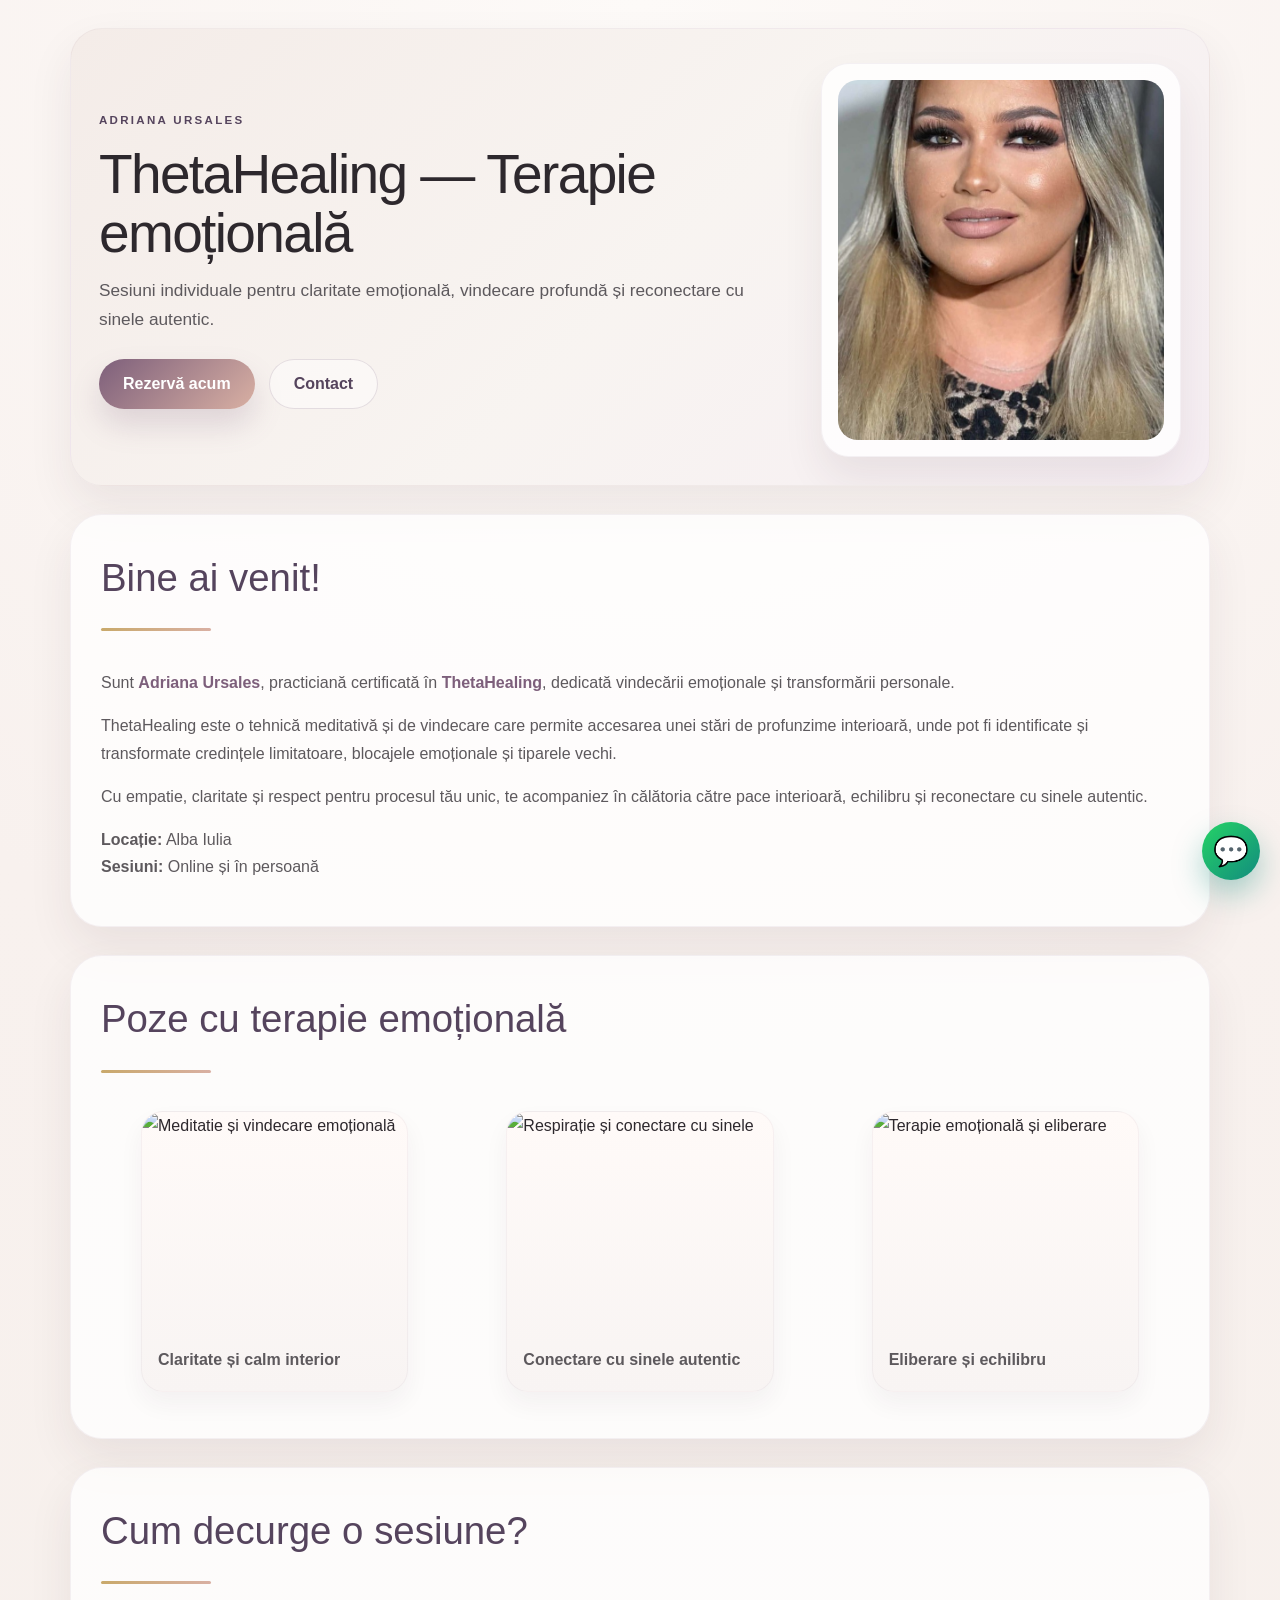
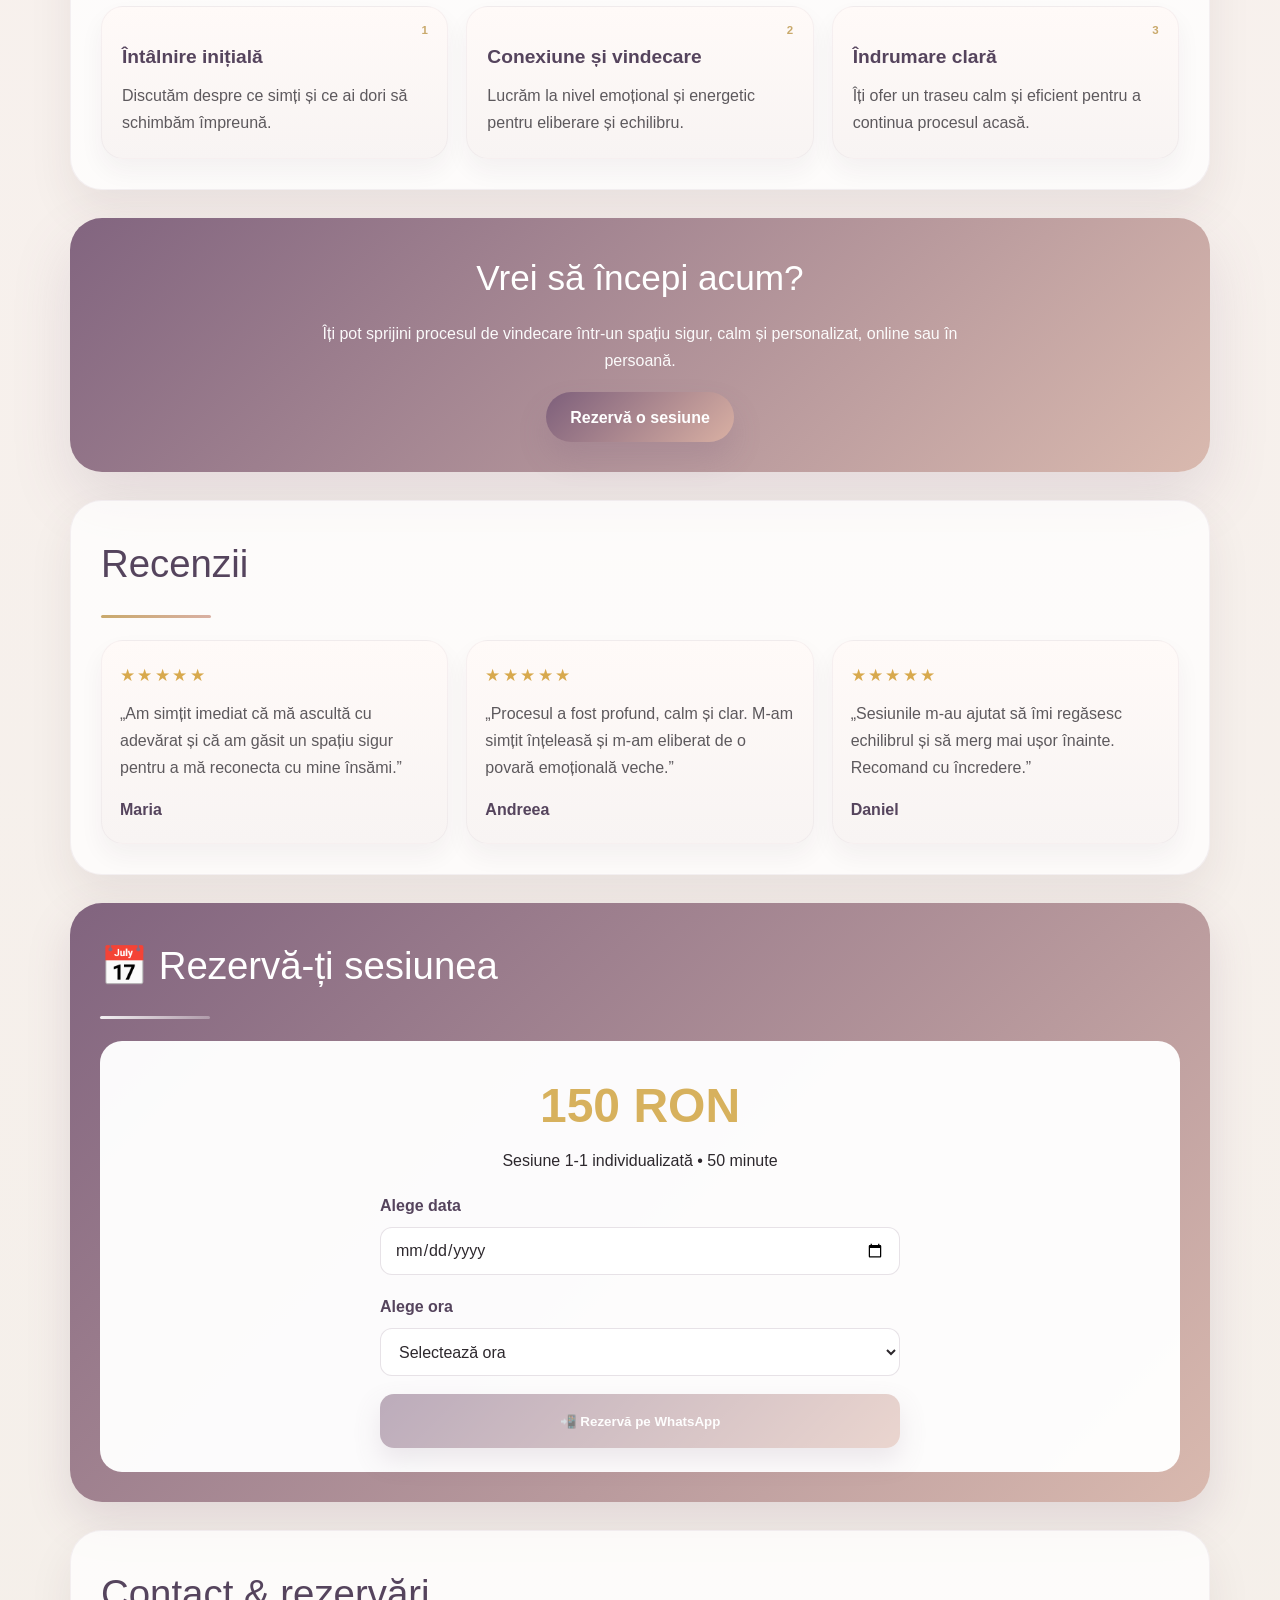
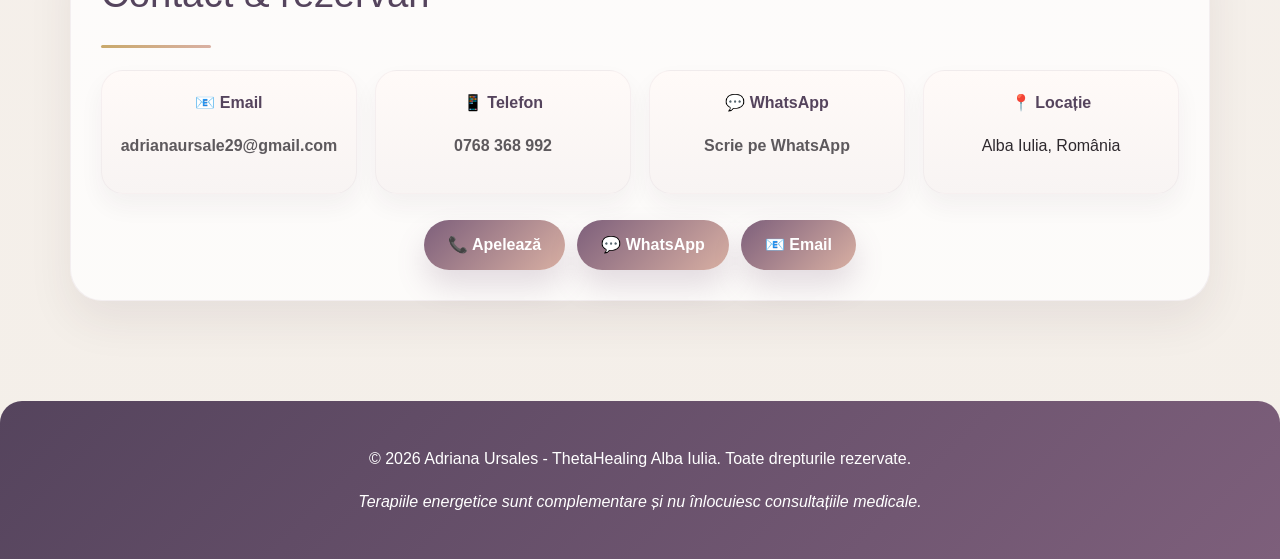
==== commit c557eb11: "Apply a premium, spiritual palette to the landing page while preserving the photo, images, reviews, " ====
--- a/index.html
+++ b/index.html
@@ -7,17 +7,20 @@
   <meta name="description" content="Sesiuni ThetaHealing în Alba Iulia și online. Claritate emoțională, vindecare profundă și reconectare cu sinele autentic.">
   <style>
     :root {
+      --ivory: #f8f3f0;
+      --ivory-strong: #f3ece7;
+      --blush: #f0d9d1;
+      --rose: #d9b0a3;
       --mauve: #7d5f7b;
-      --mauve-deep: #55455d;
-      --rose: #d8b7ac;
-      --sand: #efe3d5;
-      --ivory: #f9f5f2;
+      --mauve-deep: #55445d;
+      --taupe: #726267;
+      --gold: #c9a96b;
+      --gold-soft: #e7d2a7;
       --text: #2d282d;
-      --muted: #5f5a5c;
-      --gold: #c8a96a;
+      --muted: #5d595d;
       --white: #fff;
       --shadow-soft: 0 20px 45px rgba(58, 44, 57, 0.08);
-      --shadow-strong: 0 25px 55px rgba(125, 95, 123, 0.16);
+      --shadow-strong: 0 26px 60px rgba(125, 95, 123, 0.16);
       --radius-xl: 32px;
       --radius-lg: 24px;
       --radius-md: 18px;
@@ -28,7 +31,7 @@
     body {
       margin: 0;
       font-family: "Segoe UI", Arial, sans-serif;
-      background: linear-gradient(180deg, #f7f3f0 0%, #faf6f4 100%);
+      background: radial-gradient(circle at top, #fdfaf8 0%, #f8f1ee 28%, #f4efe9 100%);
       color: var(--text);
       line-height: 1.7;
     }
@@ -43,12 +46,13 @@
     }
 
     header {
-      background: linear-gradient(135deg, #f3ece8 0%, #f8f4f1 52%, #f5edf2 100%);
+      background: linear-gradient(135deg, #f4ece8 0%, #f8f4f1 52%, #f6eef3 100%);
       border-radius: var(--radius-xl);
       padding: 34px 28px 28px;
       box-shadow: var(--shadow-soft);
       margin-bottom: 28px;
       overflow: hidden;
+      border: 1px solid rgba(125, 95, 123, 0.06);
     }
 
     .hero {
@@ -74,16 +78,17 @@
 
     h1 {
       font-size: clamp(2.4rem, 4.3vw, 4rem);
-      line-height: 1.1;
+      line-height: 1.08;
       font-weight: 300;
       margin: 0 0 12px;
       color: var(--text);
+      letter-spacing: -0.03em;
     }
 
     .subtitle {
-      font-size: 1.1rem;
+      font-size: 1.08rem;
       color: var(--muted);
-      margin: 0 0 22px;
+      margin: 0 0 24px;
       max-width: 660px;
     }
 
@@ -110,11 +115,11 @@
     .cta {
       background: linear-gradient(135deg, var(--mauve) 0%, var(--rose) 100%);
       color: var(--white);
-      box-shadow: 0 16px 28px rgba(125, 95, 123, 0.22);
+      box-shadow: 0 16px 30px rgba(125, 95, 123, 0.2);
     }
 
     .secondary {
-      background: rgba(255,255,255,0.42);
+      background: rgba(255,255,255,0.46);
       border: 1px solid rgba(125,95,123,0.18);
       color: var(--mauve-deep);
     }
@@ -126,7 +131,7 @@
     .photo-card {
       flex: 1 1 300px;
       max-width: 360px;
-      background: rgba(255,255,255,0.76);
+      background: rgba(255,255,255,0.8);
       border: 1px solid rgba(125,95,123,0.08);
       border-radius: 28px;
       padding: 16px;
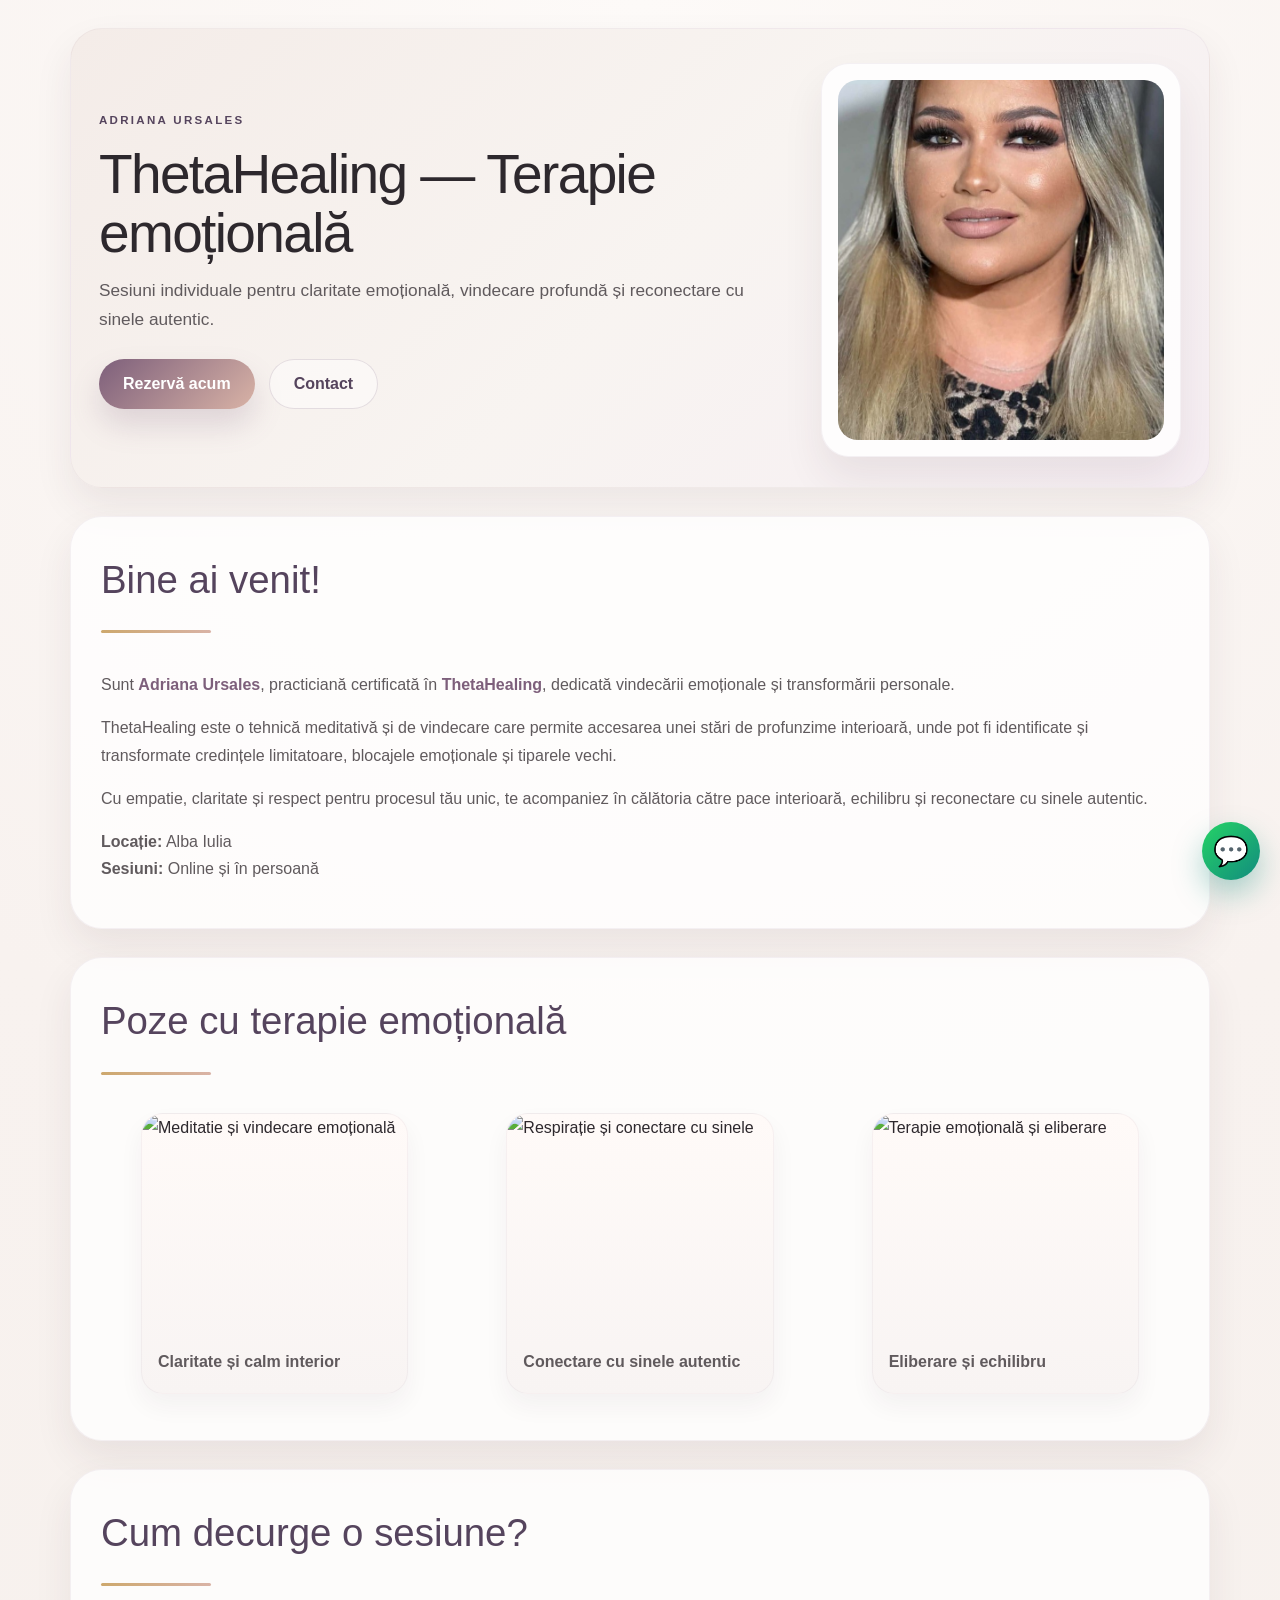
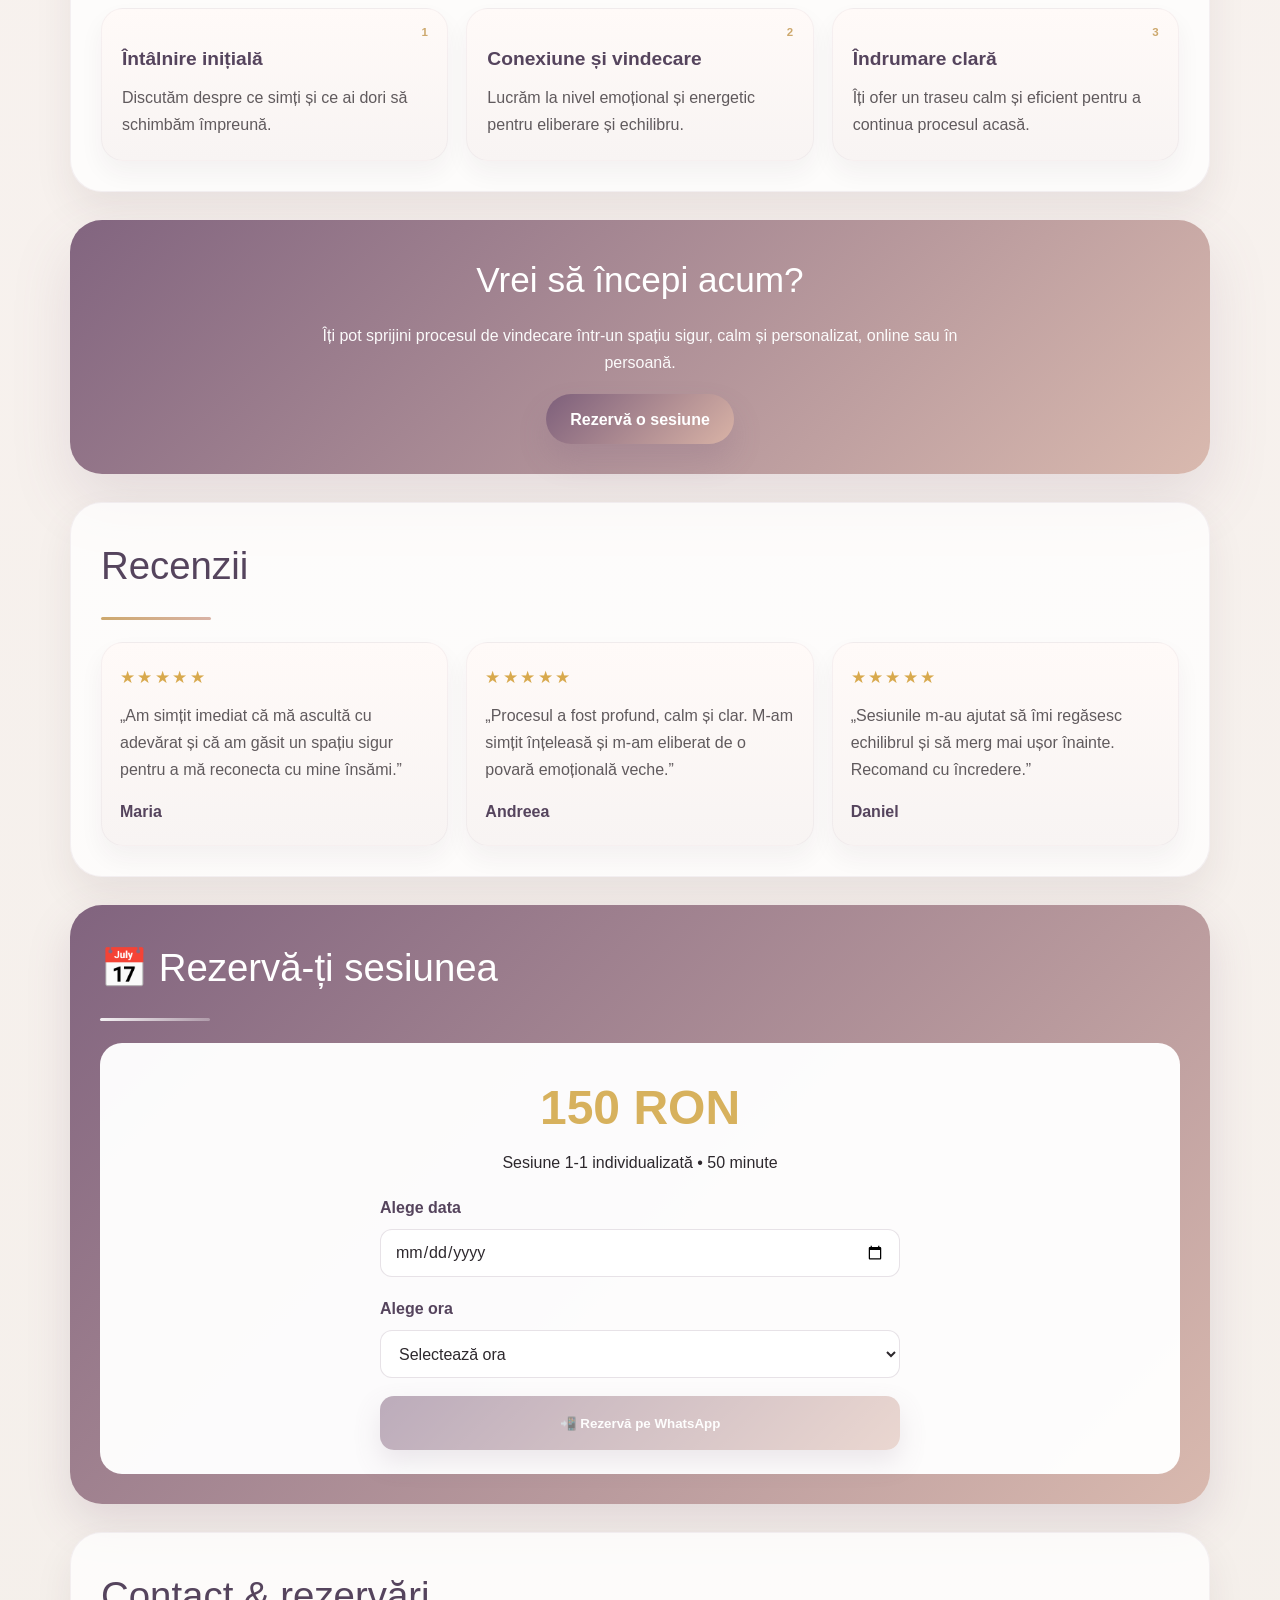
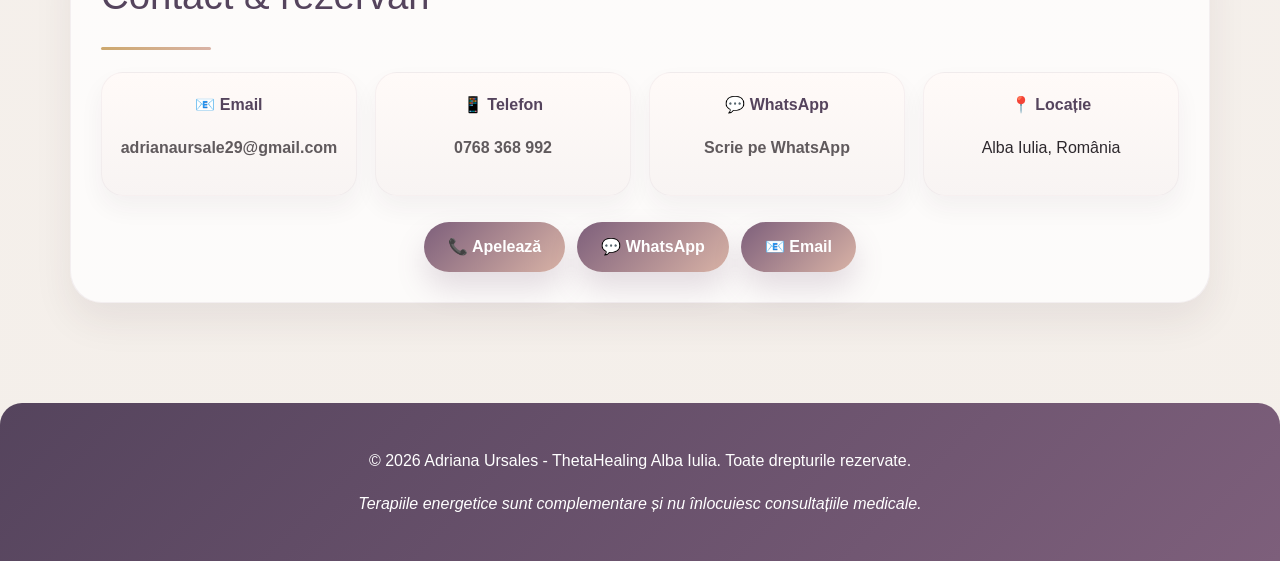
==== commit 3d27bc3d: "Finalize the landing page in a luxurious spiritual style while preserving the profile photo, therapy" ====
--- a/index.html
+++ b/index.html
@@ -8,19 +8,19 @@
   <style>
     :root {
       --ivory: #f8f3f0;
-      --ivory-strong: #f3ece7;
-      --blush: #f0d9d1;
-      --rose: #d9b0a3;
+      --ivory-deep: #f1e7e1;
+      --blush: #efd7d0;
+      --rose: #d9b3a6;
       --mauve: #7d5f7b;
       --mauve-deep: #55445d;
       --taupe: #726267;
-      --gold: #c9a96b;
-      --gold-soft: #e7d2a7;
+      --gold: #cda86d;
+      --gold-soft: #edd9ae;
       --text: #2d282d;
-      --muted: #5d595d;
-      --white: #fff;
-      --shadow-soft: 0 20px 45px rgba(58, 44, 57, 0.08);
-      --shadow-strong: 0 26px 60px rgba(125, 95, 123, 0.16);
+      --muted: #605a5d;
+      --white: #ffffff;
+      --shadow-soft: 0 18px 38px rgba(58, 44, 57, 0.08);
+      --shadow-strong: 0 26px 60px rgba(125, 95, 123, 0.15);
       --radius-xl: 32px;
       --radius-lg: 24px;
       --radius-md: 18px;
@@ -31,7 +31,7 @@
     body {
       margin: 0;
       font-family: "Segoe UI", Arial, sans-serif;
-      background: radial-gradient(circle at top, #fdfaf8 0%, #f8f1ee 28%, #f4efe9 100%);
+      background: radial-gradient(circle at top, #fdfaf8 0%, #f8f2ef 30%, #f4efea 100%);
       color: var(--text);
       line-height: 1.7;
     }
@@ -48,7 +48,7 @@
     header {
       background: linear-gradient(135deg, #f4ece8 0%, #f8f4f1 52%, #f6eef3 100%);
       border-radius: var(--radius-xl);
-      padding: 34px 28px 28px;
+      padding: 34px 28px 30px;
       box-shadow: var(--shadow-soft);
       margin-bottom: 28px;
       overflow: hidden;
@@ -131,7 +131,7 @@
     .photo-card {
       flex: 1 1 300px;
       max-width: 360px;
-      background: rgba(255,255,255,0.8);
+      background: rgba(255,255,255,0.82);
       border: 1px solid rgba(125,95,123,0.08);
       border-radius: 28px;
       padding: 16px;
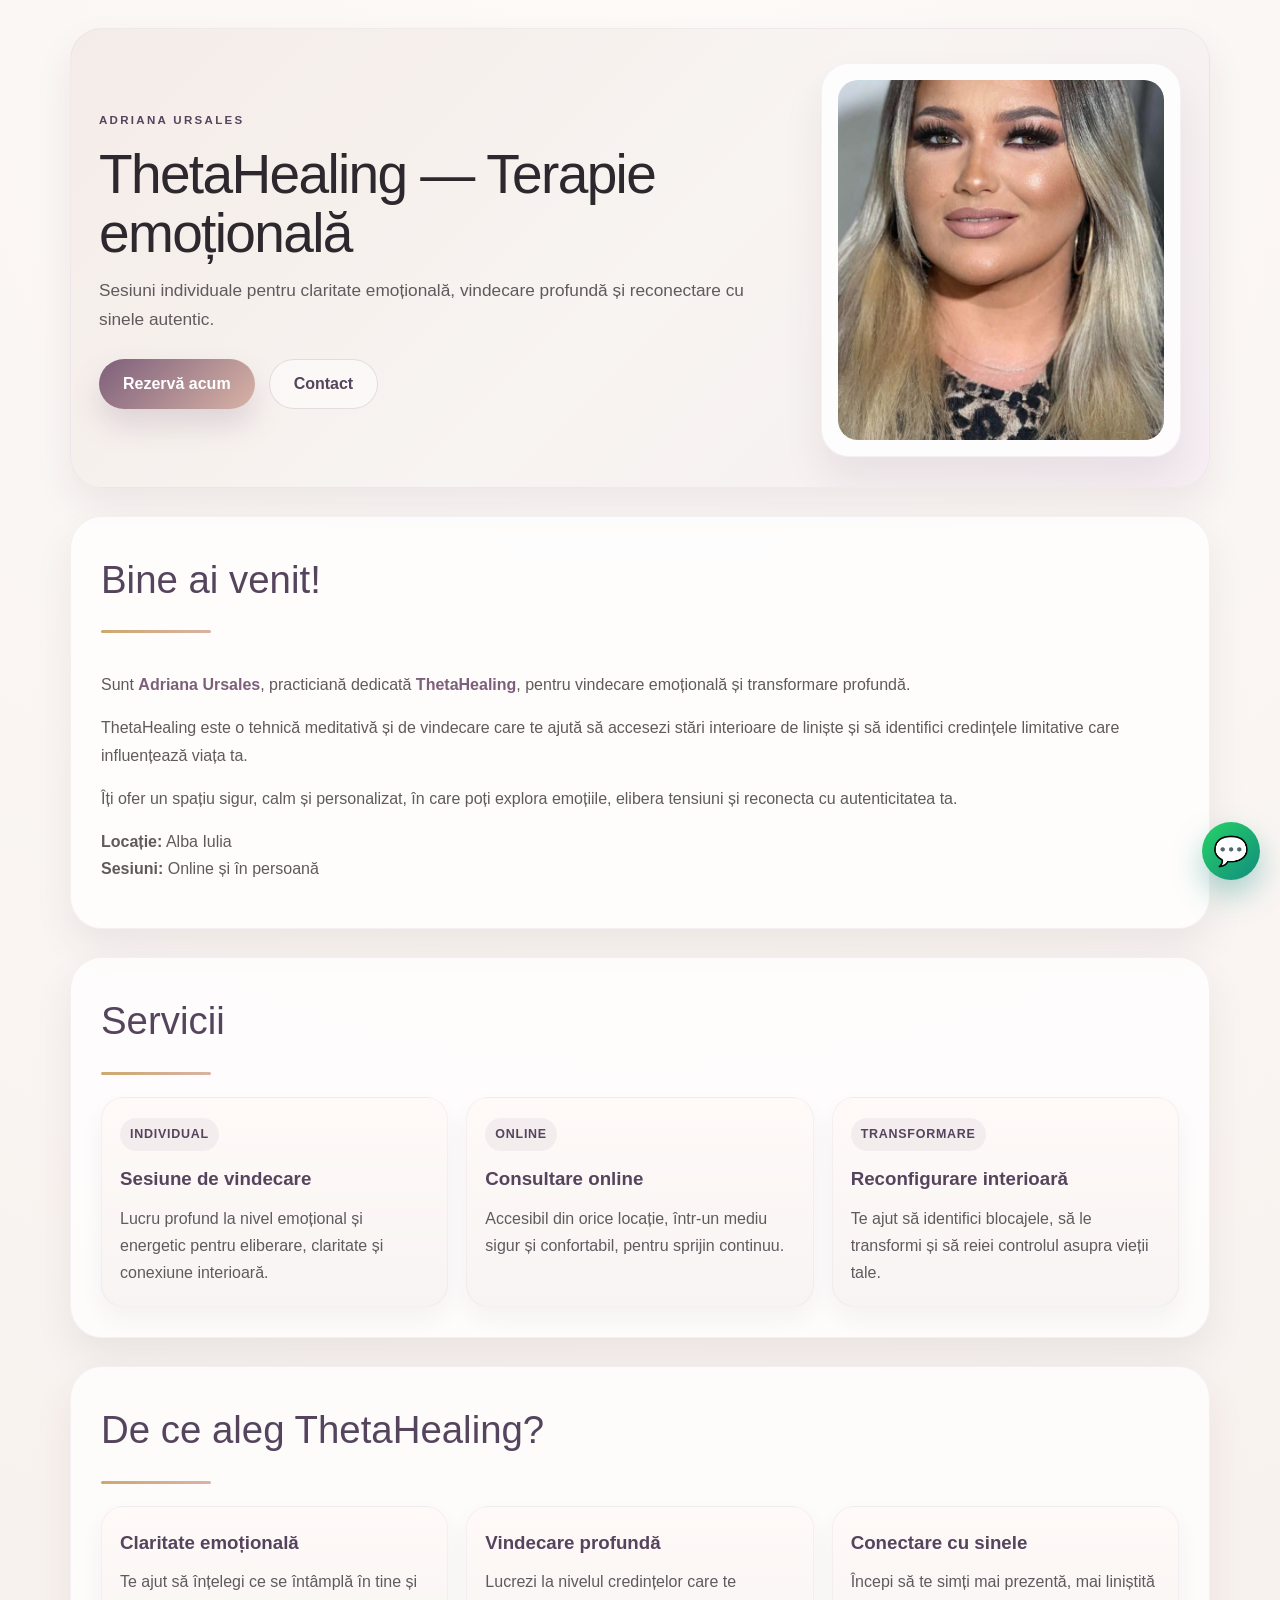
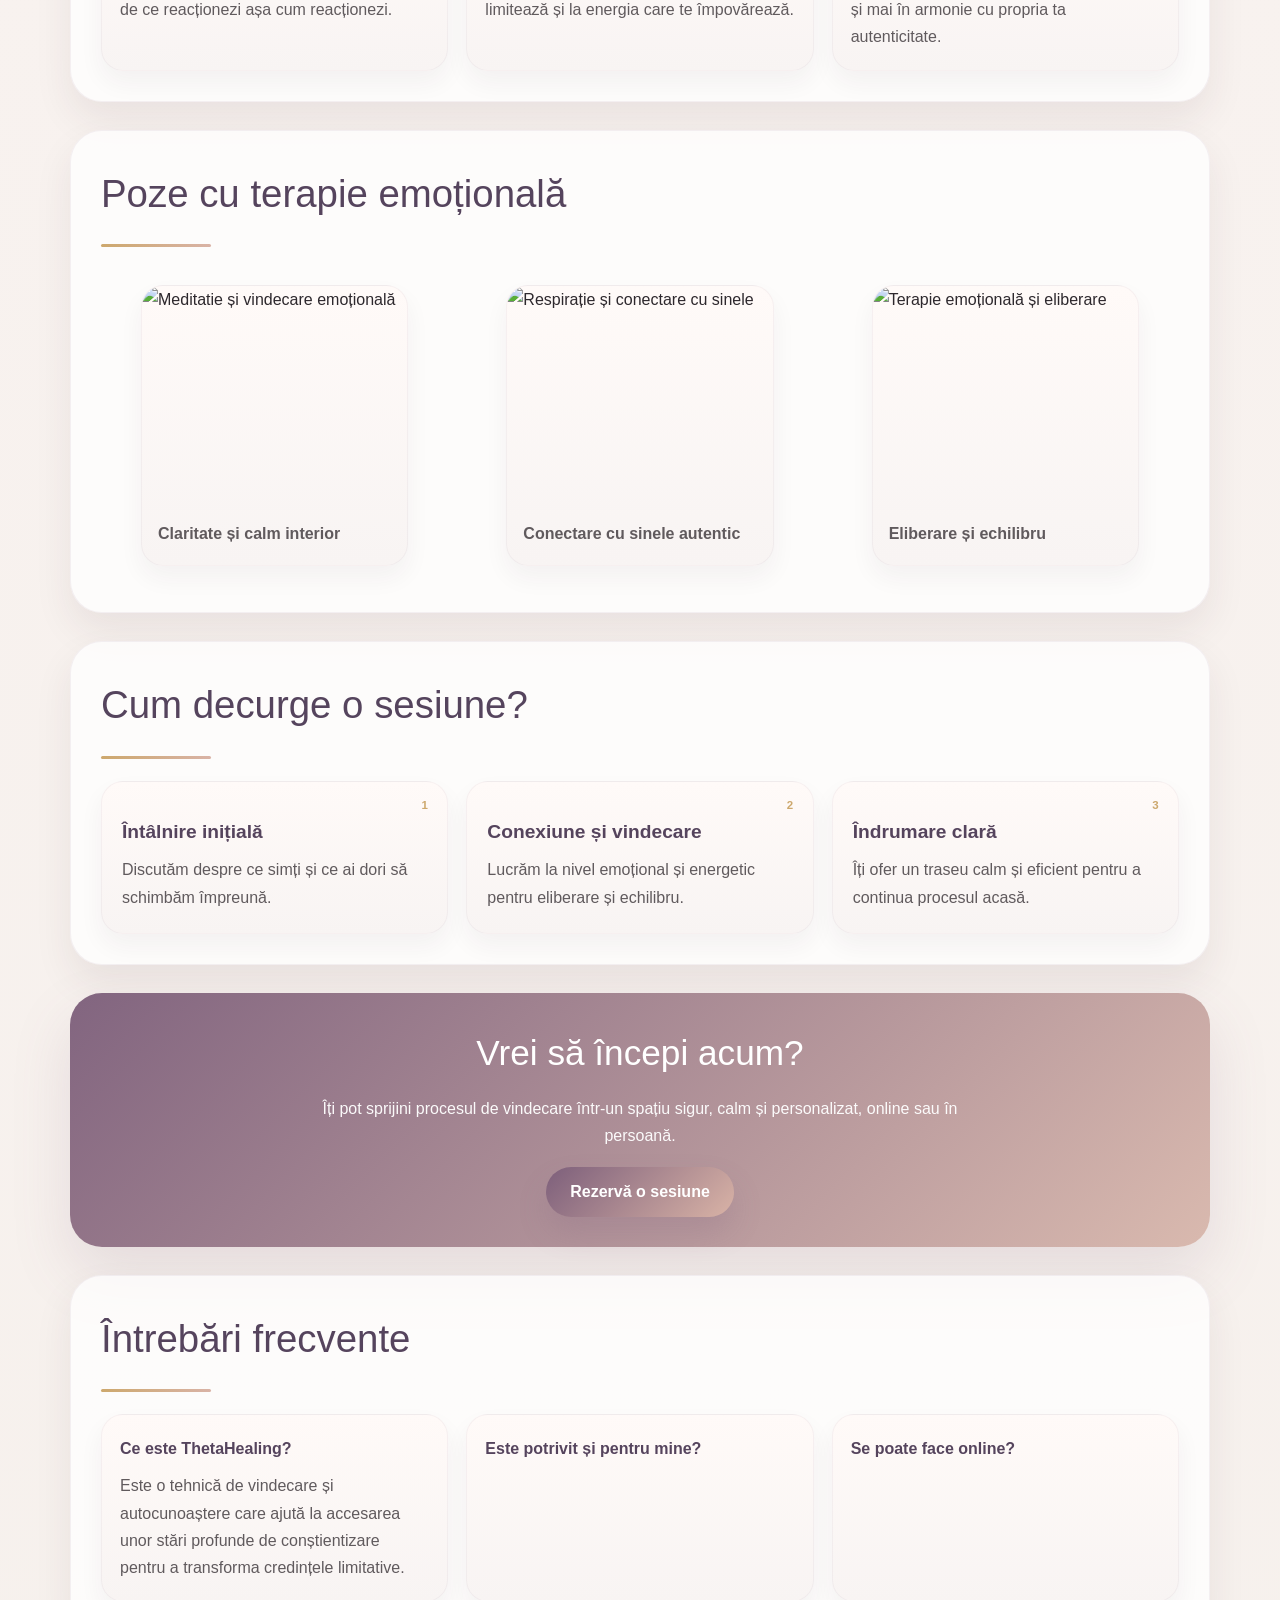
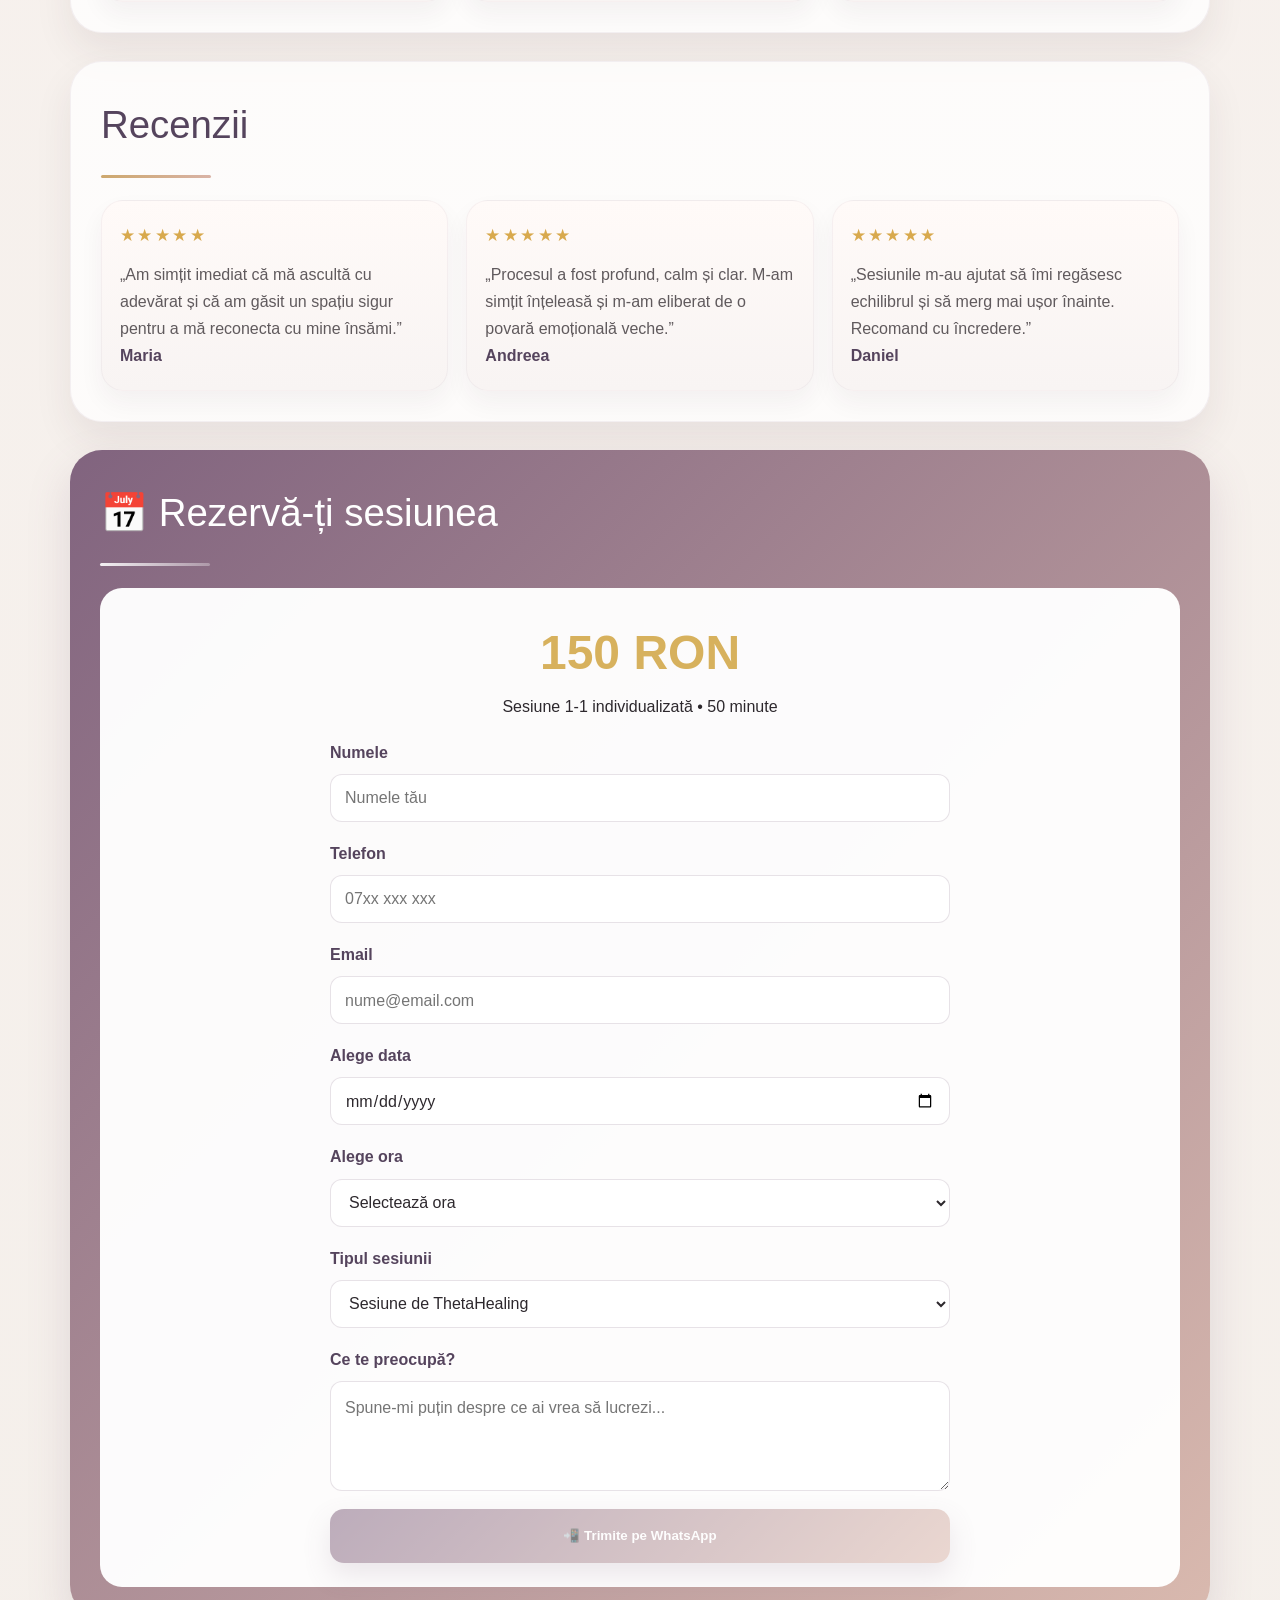
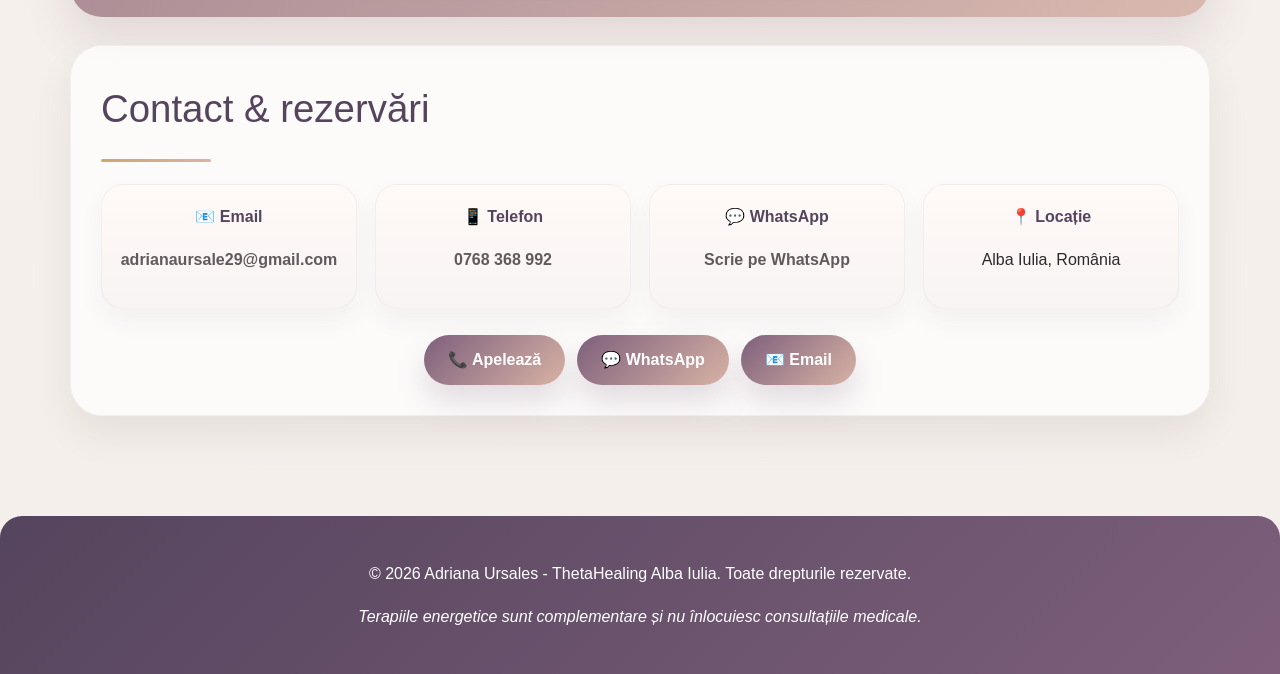
==== commit e8b0c55a: "Upgrade landing page with clearer services, FAQ, improved booking form, and SEO metadata" ====
--- a/index.html
+++ b/index.html
@@ -3,8 +3,12 @@
 <head>
   <meta charset="utf-8">
   <meta name="viewport" content="width=device-width, initial-scale=1">
-  <title>Adriana Ursales | ThetaHealing - Terapie emoțională</title>
+  <title>Adriana Ursales | ThetaHealing Alba Iulia | Sesiuni de vindecare emoțională</title>
   <meta name="description" content="Sesiuni ThetaHealing în Alba Iulia și online. Claritate emoțională, vindecare profundă și reconectare cu sinele autentic.">
+  <meta property="og:title" content="Adriana Ursales | ThetaHealing Alba Iulia">
+  <meta property="og:description" content="Terapie emoțională și sesiuni ThetaHealing pentru vindecare profundă și reconectare cu sinele autentic.">
+  <meta property="og:type" content="website">
+  <meta property="og:image" content="https://adrianaursales.github.io/Imagee.jpeg">
   <style>
     :root {
       --ivory: #f8f3f0;
@@ -189,8 +193,11 @@
 
     .gallery-grid,
     .review-grid,
+    .services-grid,
     .steps-grid,
-    .contact-grid {
+    .contact-grid,
+    .benefits-grid,
+    .faq-grid {
       display: grid;
       grid-template-columns: repeat(auto-fit, minmax(220px, 1fr));
       gap: 18px;
@@ -199,8 +206,11 @@
 
     .gallery-item,
     .review-card,
+    .service-card,
     .step-card,
-    .contact-card {
+    .contact-card,
+    .benefit-card,
+    .faq-item {
       background: linear-gradient(180deg, #fffaf8 0%, #f8f4f3 100%);
       border-radius: 22px;
       border: 1px solid rgba(125,95,123,0.06);
@@ -223,9 +233,25 @@
       font-weight: 600;
     }
 
-    .review-card {
+    .review-card,
+    .service-card,
+    .benefit-card,
+    .faq-item {
       padding: 20px 18px;
       position: relative;
+    }
+
+    .review-card p,
+    .service-card p,
+    .benefit-card p,
+    .faq-item p,
+    .step-card p {
+      margin: 0;
+      color: var(--muted);
+    }
+
+    .review-card strong {
+      color: var(--mauve-deep);
     }
 
     .stars {
@@ -235,13 +261,26 @@
       margin-bottom: 10px;
     }
 
-    .review-card p {
-      margin: 0 0 14px;
-      color: var(--muted);
-    }
-
-    .review-card strong {
+    .service-card h3,
+    .benefit-card h3,
+    .step-card h3,
+    .faq-item h3,
+    .contact-card h4 {
+      margin: 0 0 10px;
       color: var(--mauve-deep);
+    }
+
+    .service-tag {
+      display: inline-block;
+      background: rgba(125,95,123,0.08);
+      color: var(--mauve-deep);
+      padding: 6px 10px;
+      border-radius: 999px;
+      margin-bottom: 12px;
+      font-size: 0.78rem;
+      letter-spacing: 0.06em;
+      text-transform: uppercase;
+      font-weight: 700;
     }
 
     .step-card {
@@ -262,13 +301,7 @@
 
     .step-card h3 {
       margin: 12px 0 8px;
-      color: var(--mauve-deep);
       font-size: 1.2rem;
-    }
-
-    .step-card p {
-      margin: 0;
-      color: var(--muted);
     }
 
     .cta-banner {
@@ -331,7 +364,7 @@
     form {
       display: grid;
       gap: 18px;
-      max-width: 520px;
+      max-width: 620px;
       margin: 0 auto;
     }
 
@@ -345,7 +378,7 @@
       color: var(--mauve-deep);
     }
 
-    input, select {
+    input, select, textarea {
       width: 100%;
       min-height: 48px;
       padding: 0 14px;
@@ -354,6 +387,12 @@
       background: #fff;
       color: var(--text);
       font: inherit;
+    }
+
+    textarea {
+      min-height: 110px;
+      resize: vertical;
+      padding: 12px 14px;
     }
 
     .booking-btn {
@@ -378,11 +417,6 @@
       text-align: center;
     }
 
-    .contact-card h4 {
-      margin: 0 0 8px;
-      color: var(--mauve-deep);
-    }
-
     .contact-card a {
       color: var(--muted);
       text-decoration: none;
@@ -397,6 +431,26 @@
       justify-content: center;
       gap: 12px;
       margin-top: 26px;
+    }
+
+    .faq-item details {
+      border: none;
+      background: transparent;
+    }
+
+    .faq-item summary {
+      cursor: pointer;
+      font-weight: 700;
+      color: var(--mauve-deep);
+      list-style: none;
+    }
+
+    .faq-item summary::-webkit-details-marker {
+      display: none;
+    }
+
+    .faq-item p {
+      margin-top: 10px;
     }
 
     .whatsapp-float {
@@ -462,10 +516,51 @@
       <div class="rule"></div>
       <div class="intro">
         <div class="intro-text">
-          <p>Sunt <span class="highlight">Adriana Ursales</span>, practiciană certificată în <span class="highlight">ThetaHealing</span>, dedicată vindecării emoționale și transformării personale.</p>
-          <p>ThetaHealing este o tehnică meditativă și de vindecare care permite accesarea unei stări de profunzime interioară, unde pot fi identificate și transformate credințele limitatoare, blocajele emoționale și tiparele vechi.</p>
-          <p>Cu empatie, claritate și respect pentru procesul tău unic, te acompaniez în călătoria către pace interioară, echilibru și reconectare cu sinele autentic.</p>
+          <p>Sunt <span class="highlight">Adriana Ursales</span>, practiciană dedicată <span class="highlight">ThetaHealing</span>, pentru vindecare emoțională și transformare profundă.</p>
+          <p>ThetaHealing este o tehnică meditativă și de vindecare care te ajută să accesezi stări interioare de liniște și să identifici credințele limitative care influențează viața ta.</p>
+          <p>Îți ofer un spațiu sigur, calm și personalizat, în care poți explora emoțiile, elibera tensiuni și reconecta cu autenticitatea ta.</p>
           <p><strong>Locație:</strong> Alba Iulia<br><strong>Sesiuni:</strong> Online și în persoană</p>
+        </div>
+      </div>
+    </section>
+
+    <section class="content-box">
+      <h2>Servicii</h2>
+      <div class="rule"></div>
+      <div class="services-grid">
+        <article class="service-card">
+          <div class="service-tag">Individual</div>
+          <h3>Sesiune de vindecare</h3>
+          <p>Lucru profund la nivel emoțional și energetic pentru eliberare, claritate și conexiune interioară.</p>
+        </article>
+        <article class="service-card">
+          <div class="service-tag">Online</div>
+          <h3>Consultare online</h3>
+          <p>Accesibil din orice locație, într-un mediu sigur și confortabil, pentru sprijin continuu.</p>
+        </article>
+        <article class="service-card">
+          <div class="service-tag">Transformare</div>
+          <h3>Reconfigurare interioară</h3>
+          <p>Te ajut să identifici blocajele, să le transformi și să reiei controlul asupra vieții tale.</p>
+        </article>
+      </div>
+    </section>
+
+    <section class="content-box">
+      <h2>De ce aleg ThetaHealing?</h2>
+      <div class="rule"></div>
+      <div class="benefits-grid">
+        <div class="benefit-card">
+          <h3>Claritate emoțională</h3>
+          <p>Te ajut să înțelegi ce se întâmplă în tine și de ce reacționezi așa cum reacționezi.</p>
+        </div>
+        <div class="benefit-card">
+          <h3>Vindecare profundă</h3>
+          <p>Lucrezi la nivelul credințelor care te limitează și la energia care te împovărează.</p>
+        </div>
+        <div class="benefit-card">
+          <h3>Conectare cu sinele</h3>
+          <p>Începi să te simți mai prezentă, mai liniștită și mai în armonie cu propria ta autenticitate.</p>
         </div>
       </div>
     </section>
@@ -516,6 +611,31 @@
       <p>Îți pot sprijini procesul de vindecare într-un spațiu sigur, calm și personalizat, online sau în persoană.</p>
       <a href="#booking" class="cta">Rezervă o sesiune</a>
     </div>
+
+    <section class="content-box">
+      <h2>Întrebări frecvente</h2>
+      <div class="rule"></div>
+      <div class="faq-grid">
+        <div class="faq-item">
+          <details open>
+            <summary>Ce este ThetaHealing?</summary>
+            <p>Este o tehnică de vindecare și autocunoaștere care ajută la accesarea unor stări profunde de conștientizare pentru a transforma credințele limitative.</p>
+          </details>
+        </div>
+        <div class="faq-item">
+          <details>
+            <summary>Este potrivit și pentru mine?</summary>
+            <p>Da. Fie că ai nevoie de claritate emoțională, de vindecare sau de reconectare cu tine, această metodă poate fi benefică în diverse etape ale vieții.</p>
+          </details>
+        </div>
+        <div class="faq-item">
+          <details>
+            <summary>Se poate face online?</summary>
+            <p>Da. Sesiunile online sunt disponibile și se desfășoară într-un spațiu sigur și confortabil, în funcție de nevoile tale.</p>
+          </details>
+        </div>
+      </div>
+    </section>
 
     <section class="content-box">
       <h2>Recenzii</h2>
@@ -550,6 +670,21 @@
         </div>
 
         <form id="bookingForm">
+          <div class="field">
+            <label for="guestName">Numele</label>
+            <input id="guestName" type="text" placeholder="Numele tău" required>
+          </div>
+
+          <div class="field">
+            <label for="guestPhone">Telefon</label>
+            <input id="guestPhone" type="tel" placeholder="07xx xxx xxx" required>
+          </div>
+
+          <div class="field">
+            <label for="guestEmail">Email</label>
+            <input id="guestEmail" type="email" placeholder="nume@email.com">
+          </div>
+
           <div class="field">
             <label for="bookingDate">Alege data</label>
             <input id="bookingDate" type="date" min="" required>
@@ -577,7 +712,22 @@
             </select>
           </div>
 
-          <button id="whatsappBtn" class="booking-btn" type="button" disabled>📲 Rezervă pe WhatsApp</button>
+          <div class="field">
+            <label for="serviceType">Tipul sesiunii</label>
+            <select id="serviceType">
+              <option value="Sesiune de ThetaHealing">Sesiune de ThetaHealing</option>
+              <option value="Sesiune online">Sesiune online</option>
+              <option value="Sesiune în persoană">Sesiune în persoană</option>
+              <option value="Întâlnire inițială">Întâlnire inițială</option>
+            </select>
+          </div>
+
+          <div class="field">
+            <label for="guestMessage">Ce te preocupă?</label>
+            <textarea id="guestMessage" placeholder="Spune-mi puțin despre ce ai vrea să lucrezi..."></textarea>
+          </div>
+
+          <button id="whatsappBtn" class="booking-btn" type="button" disabled>📲 Trimite pe WhatsApp</button>
         </form>
       </div>
     </section>
@@ -623,6 +773,11 @@
     const bookingDate = document.getElementById('bookingDate');
     const bookingTime = document.getElementById('bookingTime');
     const whatsappBtn = document.getElementById('whatsappBtn');
+    const guestName = document.getElementById('guestName');
+    const guestPhone = document.getElementById('guestPhone');
+    const guestEmail = document.getElementById('guestEmail');
+    const serviceType = document.getElementById('serviceType');
+    const guestMessage = document.getElementById('guestMessage');
 
     const today = new Date();
     const minDate = new Date(today);
@@ -630,20 +785,28 @@
     bookingDate.min = minDate.toISOString().split('T')[0];
 
     function checkBookingState() {
-      const valid = bookingDate.value && bookingTime.value;
+      const valid = guestName.value.trim() && guestPhone.value.trim() && bookingDate.value && bookingTime.value;
       whatsappBtn.disabled = !valid;
     }
 
-    bookingDate.addEventListener('change', checkBookingState);
-    bookingTime.addEventListener('change', checkBookingState);
+    [guestName, guestPhone, bookingDate, bookingTime].forEach(field => {
+      field.addEventListener('input', checkBookingState);
+      field.addEventListener('change', checkBookingState);
+    });
 
     whatsappBtn.addEventListener('click', function () {
-      if (!bookingDate.value || !bookingTime.value) {
-        alert('Alege data și ora!');
+      if (!guestName.value.trim() || !guestPhone.value.trim() || !bookingDate.value || !bookingTime.value) {
+        alert('Te rugăm să completezi numele, telefonul, data și ora!');
         return;
       }
 
-      const message = `Bună ziua! Vreau să rezerv o sesiune de ThetaHealing la data de ${bookingDate.value} la ora ${bookingTime.value}.`;
+      const fullName = guestName.value.trim();
+      const phone = guestPhone.value.trim();
+      const emailLine = guestEmail.value.trim() ? `Email: ${guestEmail.value.trim()}\n` : '';
+      const service = serviceType.value || 'Sesiune de ThetaHealing';
+      const messageText = guestMessage.value.trim();
+
+      const message = `Bună ziua! Mă numesc ${fullName}. Vreau să rezerv o ${service} la data de ${bookingDate.value} la ora ${bookingTime.value}. Telefon: ${phone}.\n${emailLine}Mesaj: ${messageText || 'Vreau să rezerv o sesiune.'}`;
       const url = `https://wa.me/40768368992?text=${encodeURIComponent(message)}`;
       window.open(url, '_blank');
     });
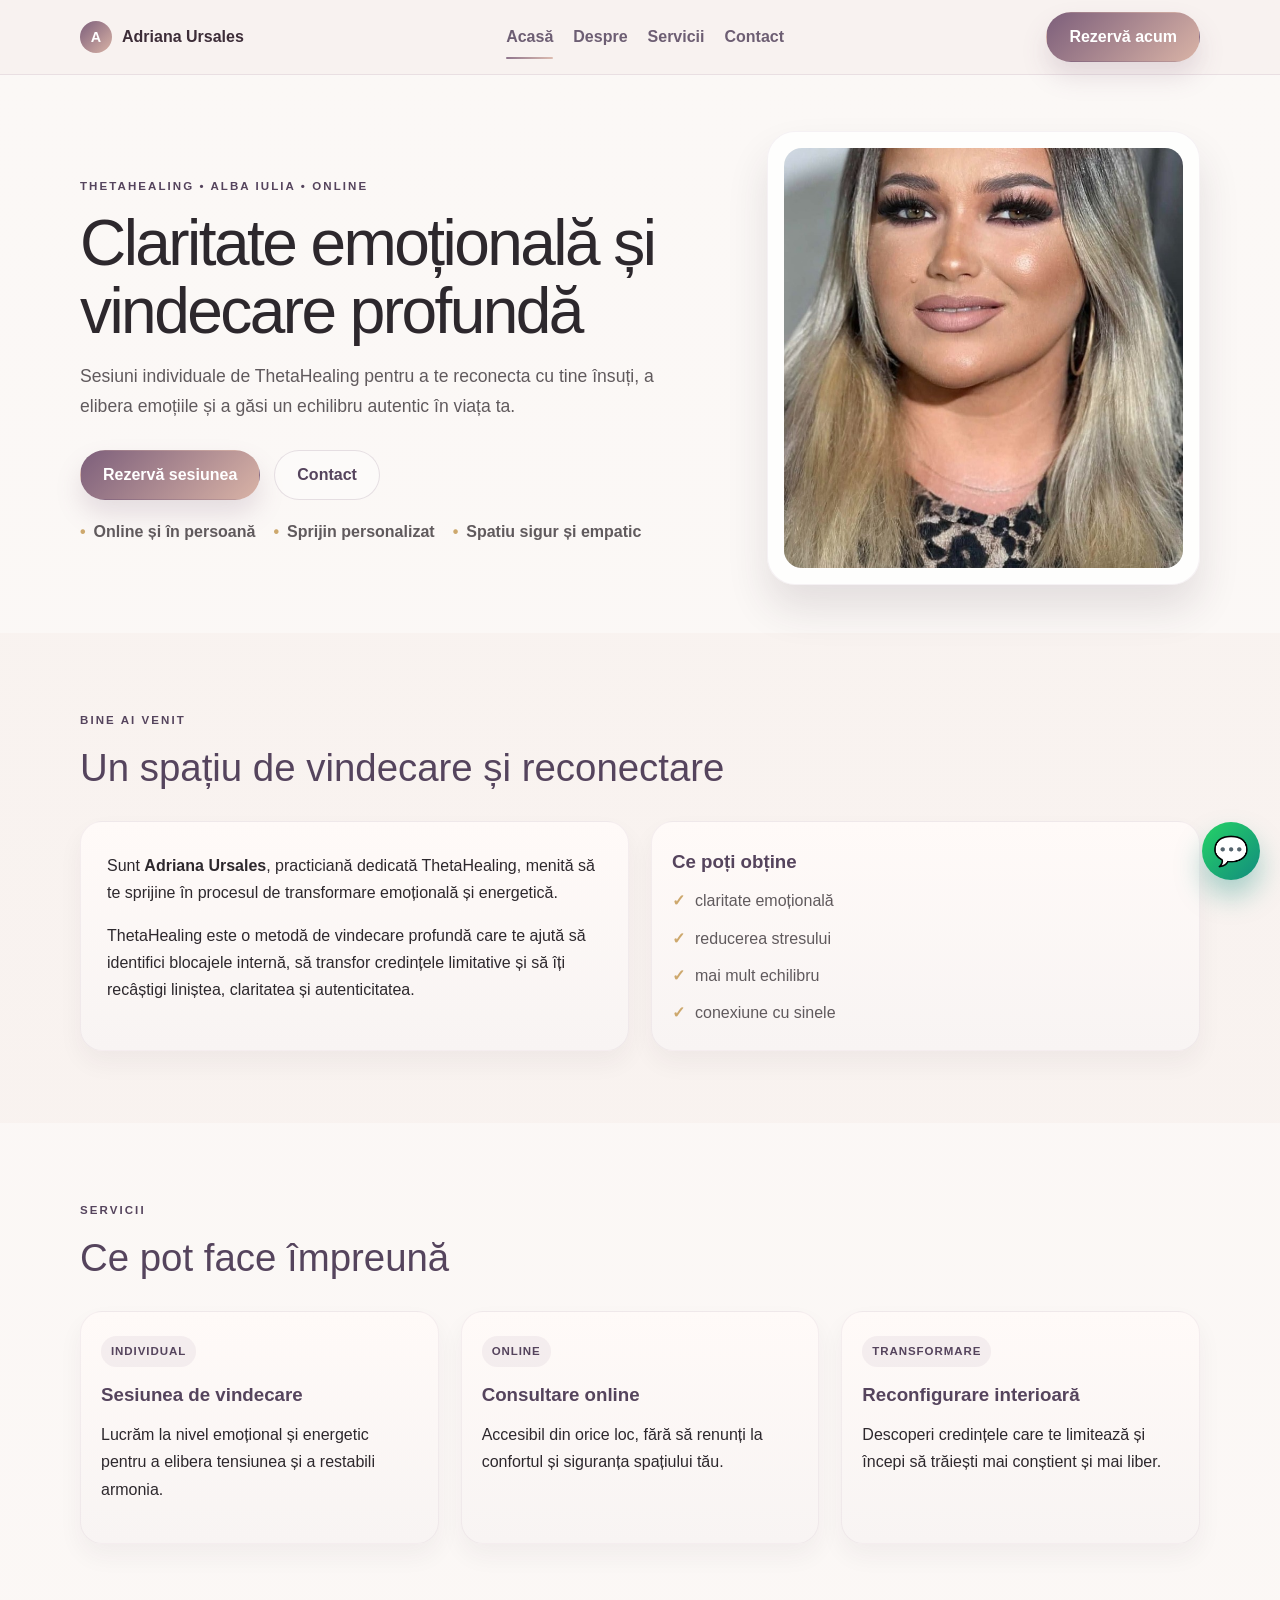
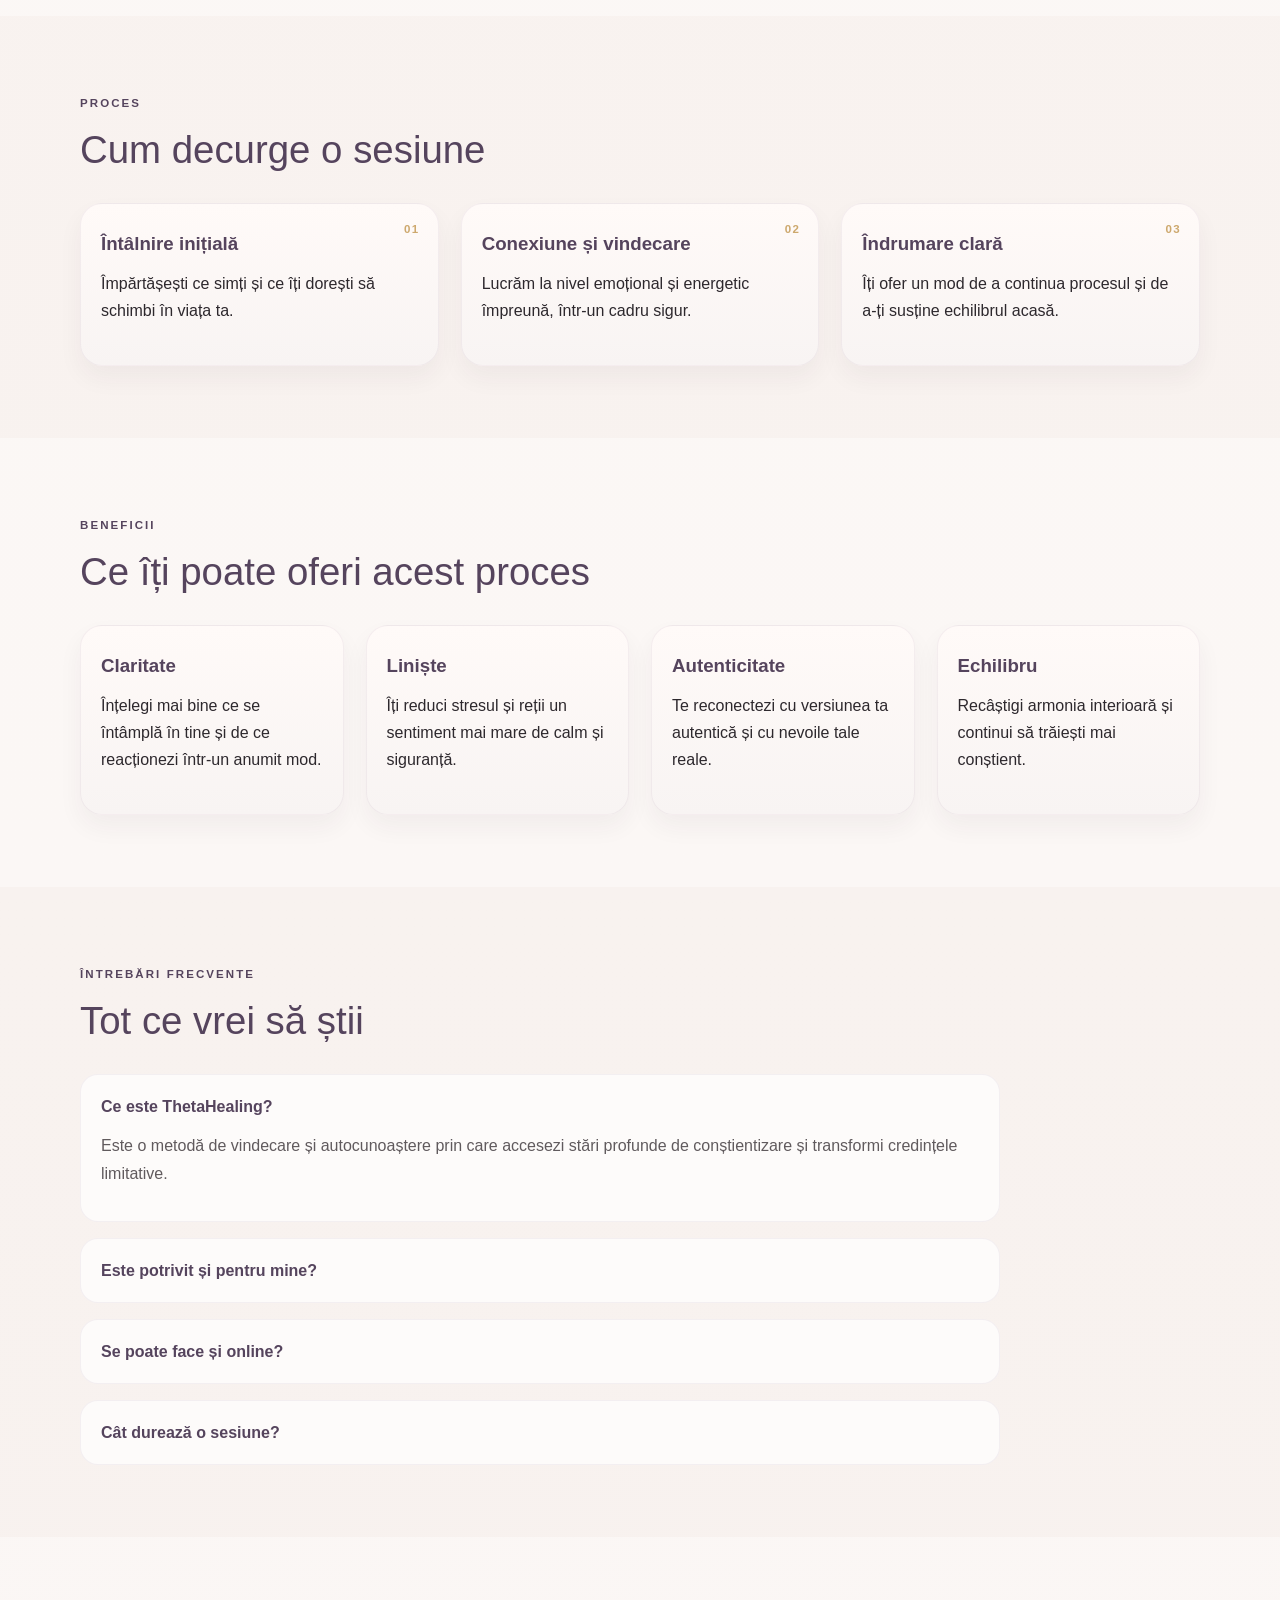
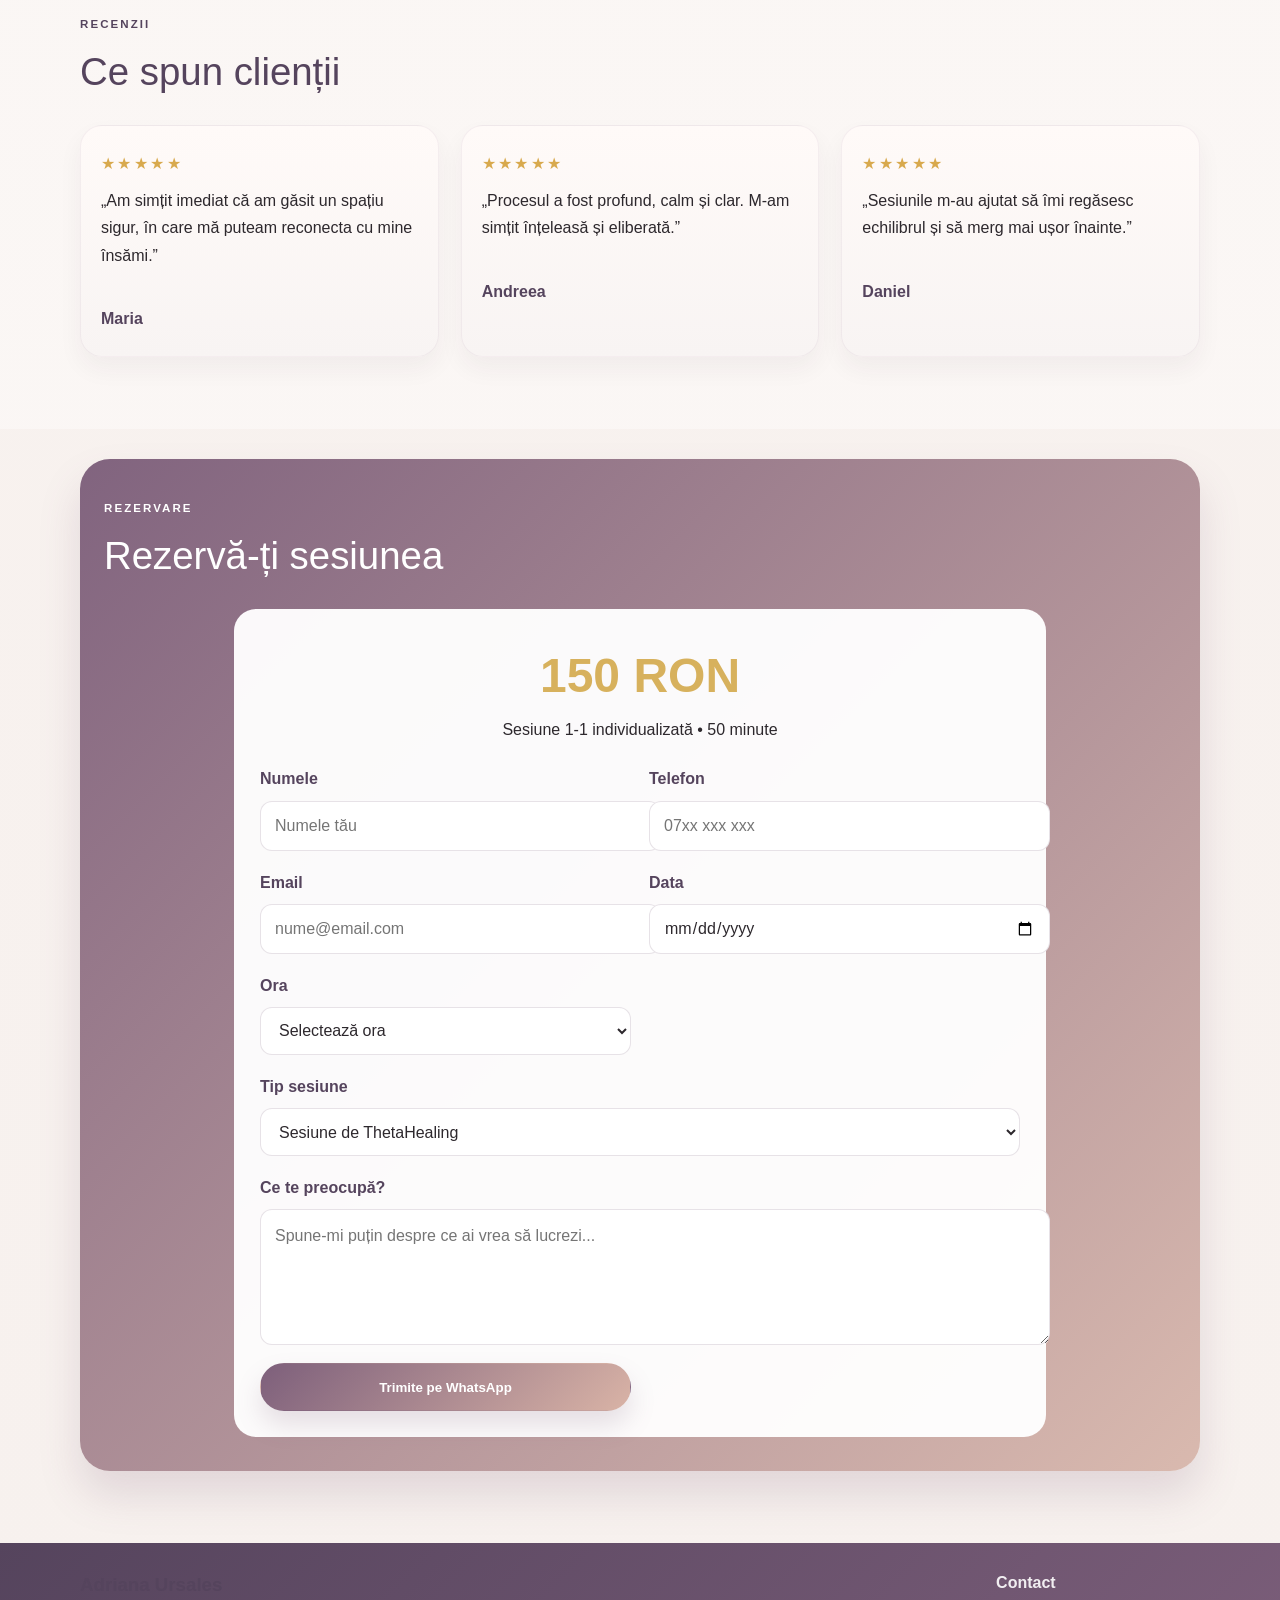
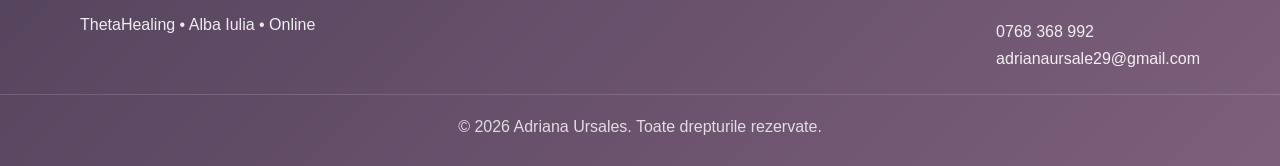
==== commit 0822474b: "Complete site upgrade: multi-page layout, more trust-building sections, and improved booking flow fo" ====
--- a/index.html
+++ b/index.html
@@ -1,815 +1,353 @@
-<!doctype html>
+<!DOCTYPE html>
 <html lang="ro">
-<head>
-  <meta charset="utf-8">
-  <meta name="viewport" content="width=device-width, initial-scale=1">
-  <title>Adriana Ursales | ThetaHealing Alba Iulia | Sesiuni de vindecare emoțională</title>
-  <meta name="description" content="Sesiuni ThetaHealing în Alba Iulia și online. Claritate emoțională, vindecare profundă și reconectare cu sinele autentic.">
-  <meta property="og:title" content="Adriana Ursales | ThetaHealing Alba Iulia">
-  <meta property="og:description" content="Terapie emoțională și sesiuni ThetaHealing pentru vindecare profundă și reconectare cu sinele autentic.">
-  <meta property="og:type" content="website">
-  <meta property="og:image" content="https://adrianaursales.github.io/Imagee.jpeg">
-  <style>
-    :root {
-      --ivory: #f8f3f0;
-      --ivory-deep: #f1e7e1;
-      --blush: #efd7d0;
-      --rose: #d9b3a6;
-      --mauve: #7d5f7b;
-      --mauve-deep: #55445d;
-      --taupe: #726267;
-      --gold: #cda86d;
-      --gold-soft: #edd9ae;
-      --text: #2d282d;
-      --muted: #605a5d;
-      --white: #ffffff;
-      --shadow-soft: 0 18px 38px rgba(58, 44, 57, 0.08);
-      --shadow-strong: 0 26px 60px rgba(125, 95, 123, 0.15);
-      --radius-xl: 32px;
-      --radius-lg: 24px;
-      --radius-md: 18px;
-    }
-
-    * { box-sizing: border-box; }
-    html { scroll-behavior: smooth; }
-    body {
-      margin: 0;
-      font-family: "Segoe UI", Arial, sans-serif;
-      background: radial-gradient(circle at top, #fdfaf8 0%, #f8f2ef 30%, #f4efea 100%);
-      color: var(--text);
-      line-height: 1.7;
-    }
-
-    img { max-width: 100%; display: block; }
-    a { color: inherit; }
-
-    .wrap {
-      max-width: 1180px;
-      margin: 0 auto;
-      padding: 28px 20px 72px;
-    }
-
-    header {
-      background: linear-gradient(135deg, #f4ece8 0%, #f8f4f1 52%, #f6eef3 100%);
-      border-radius: var(--radius-xl);
-      padding: 34px 28px 30px;
-      box-shadow: var(--shadow-soft);
-      margin-bottom: 28px;
-      overflow: hidden;
-      border: 1px solid rgba(125, 95, 123, 0.06);
-    }
-
-    .hero {
-      display: flex;
-      align-items: center;
-      justify-content: space-between;
-      gap: 32px;
-      flex-wrap: wrap;
-    }
-
-    .hero-copy {
-      flex: 1 1 540px;
-    }
-
-    .eyebrow {
-      font-size: 0.72rem;
-      letter-spacing: 0.2em;
-      text-transform: uppercase;
-      font-weight: 700;
-      color: var(--mauve-deep);
-      margin-bottom: 14px;
-    }
-
-    h1 {
-      font-size: clamp(2.4rem, 4.3vw, 4rem);
-      line-height: 1.08;
-      font-weight: 300;
-      margin: 0 0 12px;
-      color: var(--text);
-      letter-spacing: -0.03em;
-    }
-
-    .subtitle {
-      font-size: 1.08rem;
-      color: var(--muted);
-      margin: 0 0 24px;
-      max-width: 660px;
-    }
-
-    .cta-row {
-      display: flex;
-      flex-wrap: wrap;
-      gap: 14px;
-      margin-top: 8px;
-    }
-
-    .cta,
-    .secondary {
-      display: inline-flex;
-      align-items: center;
-      justify-content: center;
-      min-height: 50px;
-      padding: 0 24px;
-      border-radius: 999px;
-      text-decoration: none;
-      font-weight: 700;
-      transition: transform 0.2s ease, box-shadow 0.2s ease;
-    }
-
-    .cta {
-      background: linear-gradient(135deg, var(--mauve) 0%, var(--rose) 100%);
-      color: var(--white);
-      box-shadow: 0 16px 30px rgba(125, 95, 123, 0.2);
-    }
-
-    .secondary {
-      background: rgba(255,255,255,0.46);
-      border: 1px solid rgba(125,95,123,0.18);
-      color: var(--mauve-deep);
-    }
-
-    .cta:hover, .secondary:hover, .booking-btn:hover, .whatsapp-float:hover {
-      transform: translateY(-2px);
-    }
-
-    .photo-card {
-      flex: 1 1 300px;
-      max-width: 360px;
-      background: rgba(255,255,255,0.82);
-      border: 1px solid rgba(125,95,123,0.08);
-      border-radius: 28px;
-      padding: 16px;
-      box-shadow: 0 22px 40px rgba(58,44,57,0.08);
-    }
-
-    .photo-card img {
-      width: 100%;
-      height: 360px;
-      object-fit: cover;
-      border-radius: 20px;
-    }
-
-    .content-box {
-      background: rgba(255,255,255,0.74);
-      border: 1px solid rgba(125,95,123,0.08);
-      border-radius: var(--radius-xl);
-      padding: 30px;
-      box-shadow: var(--shadow-soft);
-      margin-bottom: 28px;
-    }
-
-    .content-box h2 {
-      margin: 0 0 18px;
-      font-weight: 400;
-      font-size: clamp(1.8rem, 3vw, 2.5rem);
-      color: var(--mauve-deep);
-    }
-
-    .rule {
-      width: 110px;
-      height: 3px;
-      background: linear-gradient(90deg, var(--gold), var(--rose));
-      border-radius: 999px;
-      margin-bottom: 22px;
-    }
-
-    .intro {
-      display: flex;
-      align-items: center;
-      gap: 28px;
-      flex-wrap: wrap;
-    }
-
-    .intro-text {
-      flex: 1 1 420px;
-      color: var(--muted);
-      font-size: 1rem;
-    }
-
-    .highlight {
-      color: var(--mauve);
-      font-weight: 700;
-    }
-
-    .gallery-grid,
-    .review-grid,
-    .services-grid,
-    .steps-grid,
-    .contact-grid,
-    .benefits-grid,
-    .faq-grid {
-      display: grid;
-      grid-template-columns: repeat(auto-fit, minmax(220px, 1fr));
-      gap: 18px;
-      margin-top: 10px;
-    }
-
-    .gallery-item,
-    .review-card,
-    .service-card,
-    .step-card,
-    .contact-card,
-    .benefit-card,
-    .faq-item {
-      background: linear-gradient(180deg, #fffaf8 0%, #f8f4f3 100%);
-      border-radius: 22px;
-      border: 1px solid rgba(125,95,123,0.06);
-      box-shadow: 0 12px 24px rgba(58,44,57,0.05);
-    }
-
-    .gallery-item {
-      overflow: hidden;
-    }
-
-    .gallery-item img {
-      width: 100%;
-      height: 220px;
-      object-fit: cover;
-    }
-
-    .gallery-item figcaption {
-      padding: 14px 16px 18px;
-      color: var(--muted);
-      font-weight: 600;
-    }
-
-    .review-card,
-    .service-card,
-    .benefit-card,
-    .faq-item {
-      padding: 20px 18px;
-      position: relative;
-    }
-
-    .review-card p,
-    .service-card p,
-    .benefit-card p,
-    .faq-item p,
-    .step-card p {
-      margin: 0;
-      color: var(--muted);
-    }
-
-    .review-card strong {
-      color: var(--mauve-deep);
-    }
-
-    .stars {
-      color: #d8a94d;
-      letter-spacing: 0.14em;
-      font-size: 1.08rem;
-      margin-bottom: 10px;
-    }
-
-    .service-card h3,
-    .benefit-card h3,
-    .step-card h3,
-    .faq-item h3,
-    .contact-card h4 {
-      margin: 0 0 10px;
-      color: var(--mauve-deep);
-    }
-
-    .service-tag {
-      display: inline-block;
-      background: rgba(125,95,123,0.08);
-      color: var(--mauve-deep);
-      padding: 6px 10px;
-      border-radius: 999px;
-      margin-bottom: 12px;
-      font-size: 0.78rem;
-      letter-spacing: 0.06em;
-      text-transform: uppercase;
-      font-weight: 700;
-    }
-
-    .step-card {
-      padding: 22px 20px;
-      position: relative;
-    }
-
-    .step-number {
-      position: absolute;
-      top: 14px;
-      right: 18px;
-      font-size: 0.72rem;
-      letter-spacing: 0.12em;
-      color: var(--gold);
-      font-weight: 700;
-      text-transform: uppercase;
-    }
-
-    .step-card h3 {
-      margin: 12px 0 8px;
-      font-size: 1.2rem;
-    }
-
-    .cta-banner {
-      background: linear-gradient(135deg, rgba(125,95,123,0.96) 0%, rgba(216,183,172,0.96) 100%);
-      border-radius: var(--radius-xl);
-      color: #fff;
-      padding: 30px 22px;
-      text-align: center;
-      margin-bottom: 28px;
-      box-shadow: var(--shadow-strong);
-    }
-
-    .cta-banner h3 {
-      margin: 0 0 12px;
-      font-size: clamp(1.6rem, 3vw, 2.2rem);
-      font-weight: 400;
-    }
-
-    .cta-banner p {
-      margin: 0 auto 18px;
-      max-width: 680px;
-      opacity: 0.96;
-    }
-
-    .booking-box {
-      background: linear-gradient(135deg, rgba(125,95,123,0.97) 0%, rgba(216,183,172,0.96) 100%);
-      color: #fff;
-      border: none;
-      box-shadow: 0 18px 44px rgba(125,95,123,0.18);
-      padding: 30px;
-      border-radius: var(--radius-xl);
-      margin-bottom: 28px;
-    }
-
-    .booking-box h2 {
-      color: #fff;
-      margin: 0 0 18px;
-      font-weight: 400;
-      font-size: clamp(1.8rem, 3vw, 2.5rem);
-    }
-
-    .booking-card {
-      background: rgba(255,255,255,0.97);
-      border-radius: 22px;
-      color: var(--text);
-      padding: 24px;
-    }
-
-    .booking-summary {
-      text-align: center;
-      margin-bottom: 18px;
-    }
-
-    .booking-summary .price {
-      font-size: clamp(2.1rem, 4vw, 3rem);
-      font-weight: 700;
-      color: #d7b15d;
-    }
-
-    form {
-      display: grid;
-      gap: 18px;
-      max-width: 620px;
-      margin: 0 auto;
-    }
-
-    .field {
-      display: grid;
-      gap: 8px;
-    }
-
-    label {
-      font-weight: 700;
-      color: var(--mauve-deep);
-    }
-
-    input, select, textarea {
-      width: 100%;
-      min-height: 48px;
-      padding: 0 14px;
-      border-radius: 12px;
-      border: 1px solid rgba(125,95,123,0.18);
-      background: #fff;
-      color: var(--text);
-      font: inherit;
-    }
-
-    textarea {
-      min-height: 110px;
-      resize: vertical;
-      padding: 12px 14px;
-    }
-
-    .booking-btn {
-      width: 100%;
-      min-height: 54px;
-      border: none;
-      border-radius: 14px;
-      background: linear-gradient(135deg, var(--mauve) 0%, var(--rose) 100%);
-      color: white;
-      font-weight: 700;
-      cursor: pointer;
-      box-shadow: 0 12px 25px rgba(125,95,123,0.25);
-    }
-
-    .booking-btn:disabled {
-      opacity: 0.5;
-      cursor: not-allowed;
-    }
-
-    .contact-card {
-      padding: 18px 16px;
-      text-align: center;
-    }
-
-    .contact-card a {
-      color: var(--muted);
-      text-decoration: none;
-      font-weight: 600;
-    }
-
-    .contact-card a:hover { text-decoration: underline; }
-
-    .contact-links {
-      display: flex;
-      flex-wrap: wrap;
-      justify-content: center;
-      gap: 12px;
-      margin-top: 26px;
-    }
-
-    .faq-item details {
-      border: none;
-      background: transparent;
-    }
-
-    .faq-item summary {
-      cursor: pointer;
-      font-weight: 700;
-      color: var(--mauve-deep);
-      list-style: none;
-    }
-
-    .faq-item summary::-webkit-details-marker {
-      display: none;
-    }
-
-    .faq-item p {
-      margin-top: 10px;
-    }
-
-    .whatsapp-float {
-      position: fixed;
-      right: 20px;
-      bottom: 20px;
-      width: 58px;
-      height: 58px;
-      border-radius: 50%;
-      background: linear-gradient(135deg, #25d366, #128c7e);
-      color: white;
-      display: flex;
-      align-items: center;
-      justify-content: center;
-      font-size: 1.8rem;
-      box-shadow: 0 14px 30px rgba(18,140,126,0.35);
-      text-decoration: none;
-      z-index: 999;
-    }
-
-    footer {
-      text-align: center;
-      color: white;
-      padding: 28px 20px;
-      background: linear-gradient(135deg, var(--mauve-deep) 0%, var(--mauve) 100%);
-      border-radius: 22px 22px 0 0;
-    }
-
-    @media (max-width: 768px) {
-      .hero {
-        flex-direction: column;
-        align-items: flex-start;
-      }
-
-      .photo-card {
-        max-width: 100%;
-      }
-    }
-  </style>
-</head>
-<body>
-  <div class="wrap">
-    <header>
-      <div class="hero">
-        <div class="hero-copy">
-          <div class="eyebrow">Adriana Ursales</div>
-          <h1>ThetaHealing — Terapie emoțională</h1>
-          <p class="subtitle">Sesiuni individuale pentru claritate emoțională, vindecare profundă și reconectare cu sinele autentic.</p>
-          <div class="cta-row">
-            <a href="#booking" class="cta">Rezervă acum</a>
-            <a href="#contact" class="secondary">Contact</a>
-          </div>
-        </div>
-
-        <div class="photo-card">
-          <img src="Imagee.jpeg" alt="Adriana Ursales - ThetaHealing">
-        </div>
+  <head>
+    <meta charset="utf-8" />
+    <meta name="viewport" content="width=device-width, initial-scale=1" />
+    <title>Adriana Ursales | ThetaHealing Alba Iulia | Terapie emoțională</title>
+    <meta
+      name="description"
+      content="Sesiuni ThetaHealing în Alba Iulia și online. Terapie emoțională, vindecare profundă și reconectare cu sinele autentic."
+    />
+    <meta property="og:title" content="Adriana Ursales | ThetaHealing Alba Iulia" />
+    <meta
+      property="og:description"
+      content="Sesiuni individuale ThetaHealing pentru claritate emoțională, vindecare profundă și reconectare cu sinele autentic."
+    />
+    <meta property="og:type" content="website" />
+    <meta property="og:image" content="https://adrianaursales.github.io/Imagee.jpeg" />
+    <link rel="stylesheet" href="styles.css" />
+  </head>
+  <body>
+    <header class="site-header">
+      <div class="container nav-wrap">
+        <a href="index.html" class="brand">
+          <span class="brand-mark">A</span>
+          <span>Adriana Ursales</span>
+        </a>
+
+        <nav class="main-nav" aria-label="Navigare principală">
+          <a href="index.html" class="active">Acasă</a>
+          <a href="about.html">Despre</a>
+          <a href="services.html">Servicii</a>
+          <a href="contact.html">Contact</a>
+        </nav>
+
+        <a href="#booking" class="btn btn-primary">Rezervă acum</a>
       </div>
     </header>
 
-    <section class="content-box">
-      <h2>Bine ai venit!</h2>
-      <div class="rule"></div>
-      <div class="intro">
-        <div class="intro-text">
-          <p>Sunt <span class="highlight">Adriana Ursales</span>, practiciană dedicată <span class="highlight">ThetaHealing</span>, pentru vindecare emoțională și transformare profundă.</p>
-          <p>ThetaHealing este o tehnică meditativă și de vindecare care te ajută să accesezi stări interioare de liniște și să identifici credințele limitative care influențează viața ta.</p>
-          <p>Îți ofer un spațiu sigur, calm și personalizat, în care poți explora emoțiile, elibera tensiuni și reconecta cu autenticitatea ta.</p>
-          <p><strong>Locație:</strong> Alba Iulia<br><strong>Sesiuni:</strong> Online și în persoană</p>
+    <main>
+      <section class="hero section-soft">
+        <div class="container hero-grid">
+          <div class="hero-copy">
+            <p class="eyebrow">ThetaHealing • Alba Iulia • Online</p>
+            <h1>Claritate emoțională și vindecare profundă</h1>
+            <p class="lead">
+              Sesiuni individuale de ThetaHealing pentru a te reconecta cu tine însuți,
+              a elibera emoțiile și a găsi un echilibru autentic în viața ta.
+            </p>
+            <div class="cta-row">
+              <a href="#booking" class="btn btn-primary">Rezervă sesiunea</a>
+              <a href="contact.html" class="btn btn-secondary">Contact</a>
+            </div>
+            <ul class="micro-points">
+              <li>Online și în persoană</li>
+              <li>Sprijin personalizat</li>
+              <li>Spatiu sigur și empatic</li>
+            </ul>
+          </div>
+
+          <div class="hero-media">
+            <div class="photo-frame">
+              <img src="Imagee.jpeg" alt="Adriana Ursales - ThetaHealing" />
+            </div>
+          </div>
+        </div>
+      </section>
+
+      <section class="section">
+        <div class="container">
+          <div class="section-heading">
+            <p class="eyebrow">Bine ai venit</p>
+            <h2>Un spațiu de vindecare și reconectare</h2>
+          </div>
+
+          <div class="feature-grid two-col">
+            <div class="feature-card large-card">
+              <p>
+                Sunt <strong>Adriana Ursales</strong>, practiciană dedicată ThetaHealing,
+                menită să te sprijine în procesul de transformare emoțională și energetică.
+              </p>
+              <p>
+                ThetaHealing este o metodă de vindecare profundă care te ajută să identifici
+                blocajele internă, să transfor credințele limitative și să îți recâștigi
+                liniștea, claritatea și autenticitatea.
+              </p>
+            </div>
+            <div class="feature-card">
+              <h3>Ce poți obține</h3>
+              <ul class="check-list">
+                <li>claritate emoțională</li>
+                <li>reducerea stresului</li>
+                <li>mai mult echilibru</li>
+                <li>conexiune cu sinele</li>
+              </ul>
+            </div>
+          </div>
+        </div>
+      </section>
+
+      <section class="section section-soft">
+        <div class="container">
+          <div class="section-heading">
+            <p class="eyebrow">Servicii</p>
+            <h2>Ce pot face împreună</h2>
+          </div>
+
+          <div class="card-grid three-col">
+            <article class="service-card">
+              <span class="tag">Individual</span>
+              <h3>Sesiunea de vindecare</h3>
+              <p>Lucrăm la nivel emoțional și energetic pentru a elibera tensiunea și a restabili armonia.</p>
+            </article>
+
+            <article class="service-card">
+              <span class="tag">Online</span>
+              <h3>Consultare online</h3>
+              <p>Accesibil din orice loc, fără să renunți la confortul și siguranța spațiului tău.</p>
+            </article>
+
+            <article class="service-card">
+              <span class="tag">Transformare</span>
+              <h3>Reconfigurare interioară</h3>
+              <p>Descoperi credințele care te limitează și începi să trăiești mai conștient și mai liber.</p>
+            </article>
+          </div>
+        </div>
+      </section>
+
+      <section class="section">
+        <div class="container">
+          <div class="section-heading">
+            <p class="eyebrow">Proces</p>
+            <h2>Cum decurge o sesiune</h2>
+          </div>
+
+          <div class="card-grid three-col">
+            <div class="step-card">
+              <span class="step-number">01</span>
+              <h3>Întâlnire inițială</h3>
+              <p>Împărtășești ce simți și ce îți dorești să schimbi în viața ta.</p>
+            </div>
+
+            <div class="step-card">
+              <span class="step-number">02</span>
+              <h3>Conexiune și vindecare</h3>
+              <p>Lucrăm la nivel emoțional și energetic împreună, într-un cadru sigur.</p>
+            </div>
+
+            <div class="step-card">
+              <span class="step-number">03</span>
+              <h3>Îndrumare clară</h3>
+              <p>Îți ofer un mod de a continua procesul și de a-ți susține echilibrul acasă.</p>
+            </div>
+          </div>
+        </div>
+      </section>
+
+      <section class="section section-soft">
+        <div class="container">
+          <div class="section-heading">
+            <p class="eyebrow">Beneficii</p>
+            <h2>Ce îți poate oferi acest proces</h2>
+          </div>
+
+          <div class="card-grid four-col">
+            <div class="benefit-card">
+              <h3>Claritate</h3>
+              <p>Înțelegi mai bine ce se întâmplă în tine și de ce reacționezi într-un anumit mod.</p>
+            </div>
+            <div class="benefit-card">
+              <h3>Liniște</h3>
+              <p>Îți reduci stresul și reții un sentiment mai mare de calm și siguranță.</p>
+            </div>
+            <div class="benefit-card">
+              <h3>Autenticitate</h3>
+              <p>Te reconectezi cu versiunea ta autentică și cu nevoile tale reale.</p>
+            </div>
+            <div class="benefit-card">
+              <h3>Echilibru</h3>
+              <p>Recâștigi armonia interioară și continui să trăiești mai conștient.</p>
+            </div>
+          </div>
+        </div>
+      </section>
+
+      <section class="section">
+        <div class="container">
+          <div class="section-heading">
+            <p class="eyebrow">Întrebări frecvente</p>
+            <h2>Tot ce vrei să știi</h2>
+          </div>
+
+          <div class="faq-list">
+            <details open>
+              <summary>Ce este ThetaHealing?</summary>
+              <p>Este o metodă de vindecare și autocunoaștere prin care accesezi stări profunde de conștientizare și transformi credințele limitative.</p>
+            </details>
+            <details>
+              <summary>Este potrivit și pentru mine?</summary>
+              <p>Da. Fie că te confrunți cu stres, blocaje emoționale sau ai nevoie de claritate, această metodă poate aduce sprijin real.</p>
+            </details>
+            <details>
+              <summary>Se poate face și online?</summary>
+              <p>Da. Sesiunile online sunt disponibile și pot fi la fel de eficiente dacă te simți confortabil într-un mediu familiar.</p>
+            </details>
+            <details>
+              <summary>Cât durează o sesiune?</summary>
+              <p>În general, o sesiune durează aproximativ 50 de minute, dar poate fi adaptată în funcție de nevoia ta.</p>
+            </details>
+          </div>
+        </div>
+      </section>
+
+      <section class="section section-soft">
+        <div class="container">
+          <div class="section-heading">
+            <p class="eyebrow">Recenzii</p>
+            <h2>Ce spun clienții</h2>
+          </div>
+
+          <div class="card-grid three-col">
+            <article class="review-card">
+              <div class="stars">★★★★★</div>
+              <p>„Am simțit imediat că am găsit un spațiu sigur, în care mă puteam reconecta cu mine însămi.”</p>
+              <strong>Maria</strong>
+            </article>
+            <article class="review-card">
+              <div class="stars">★★★★★</div>
+              <p>„Procesul a fost profund, calm și clar. M-am simțit înțeleasă și eliberată.”</p>
+              <strong>Andreea</strong>
+            </article>
+            <article class="review-card">
+              <div class="stars">★★★★★</div>
+              <p>„Sesiunile m-au ajutat să îmi regăsesc echilibrul și să merg mai ușor înainte.”</p>
+              <strong>Daniel</strong>
+            </article>
+          </div>
+        </div>
+      </section>
+
+      <section id="booking" class="section booking-wrap">
+        <div class="container">
+          <div class="booking-box">
+            <div class="section-heading light-heading">
+              <p class="eyebrow">Rezervare</p>
+              <h2>Rezervă-ți sesiunea</h2>
+            </div>
+
+            <div class="booking-card">
+              <div class="booking-summary">
+                <div class="price">150 RON</div>
+                <p>Sesiune 1-1 individualizată • 50 minute</p>
+              </div>
+
+              <form id="bookingForm" class="booking-form">
+                <div class="field">
+                  <label for="guestName">Numele</label>
+                  <input id="guestName" type="text" placeholder="Numele tău" required />
+                </div>
+
+                <div class="field">
+                  <label for="guestPhone">Telefon</label>
+                  <input id="guestPhone" type="tel" placeholder="07xx xxx xxx" required />
+                </div>
+
+                <div class="field">
+                  <label for="guestEmail">Email</label>
+                  <input id="guestEmail" type="email" placeholder="nume@email.com" />
+                </div>
+
+                <div class="field">
+                  <label for="bookingDate">Data</label>
+                  <input id="bookingDate" type="date" required />
+                </div>
+
+                <div class="field">
+                  <label for="bookingTime">Ora</label>
+                  <select id="bookingTime" required>
+                    <option value="">Selectează ora</option>
+                    <option>08:00</option>
+                    <option>08:50</option>
+                    <option>09:40</option>
+                    <option>10:30</option>
+                    <option>11:20</option>
+                    <option>12:10</option>
+                    <option>13:00</option>
+                    <option>13:50</option>
+                    <option>14:40</option>
+                    <option>15:30</option>
+                    <option>16:20</option>
+                    <option>17:10</option>
+                    <option>18:00</option>
+                    <option>18:50</option>
+                    <option>19:40</option>
+                  </select>
+                </div>
+
+                <div class="field">
+                  <label for="serviceType">Tip sesiune</label>
+                  <select id="serviceType">
+                    <option value="Sesiune de ThetaHealing">Sesiune de ThetaHealing</option>
+                    <option value="Sesiune online">Sesiune online</option>
+                    <option value="Sesiune în persoană">Sesiune în persoană</option>
+                    <option value="Întâlnire inițială">Întâlnire inițială</option>
+                  </select>
+                </div>
+
+                <div class="field">
+                  <label for="guestMessage">Ce te preocupă?</label>
+                  <textarea id="guestMessage" placeholder="Spune-mi puțin despre ce ai vrea să lucrezi..."></textarea>
+                </div>
+
+                <button id="whatsappBtn" class="btn btn-primary full-width" type="button" disabled>
+                  Trimite pe WhatsApp
+                </button>
+              </form>
+            </div>
+          </div>
+        </div>
+      </section>
+    </main>
+
+    <footer class="site-footer">
+      <div class="container footer-grid">
+        <div>
+          <h3>Adriana Ursales</h3>
+          <p>ThetaHealing • Alba Iulia • Online</p>
+        </div>
+        <div>
+          <h4>Contact</h4>
+          <ul>
+            <li><a href="tel:+40768368992">0768 368 992</a></li>
+            <li><a href="mailto:adrianaursale29@gmail.com">adrianaursale29@gmail.com</a></li>
+          </ul>
         </div>
       </div>
-    </section>
-
-    <section class="content-box">
-      <h2>Servicii</h2>
-      <div class="rule"></div>
-      <div class="services-grid">
-        <article class="service-card">
-          <div class="service-tag">Individual</div>
-          <h3>Sesiune de vindecare</h3>
-          <p>Lucru profund la nivel emoțional și energetic pentru eliberare, claritate și conexiune interioară.</p>
-        </article>
-        <article class="service-card">
-          <div class="service-tag">Online</div>
-          <h3>Consultare online</h3>
-          <p>Accesibil din orice locație, într-un mediu sigur și confortabil, pentru sprijin continuu.</p>
-        </article>
-        <article class="service-card">
-          <div class="service-tag">Transformare</div>
-          <h3>Reconfigurare interioară</h3>
-          <p>Te ajut să identifici blocajele, să le transformi și să reiei controlul asupra vieții tale.</p>
-        </article>
-      </div>
-    </section>
-
-    <section class="content-box">
-      <h2>De ce aleg ThetaHealing?</h2>
-      <div class="rule"></div>
-      <div class="benefits-grid">
-        <div class="benefit-card">
-          <h3>Claritate emoțională</h3>
-          <p>Te ajut să înțelegi ce se întâmplă în tine și de ce reacționezi așa cum reacționezi.</p>
-        </div>
-        <div class="benefit-card">
-          <h3>Vindecare profundă</h3>
-          <p>Lucrezi la nivelul credințelor care te limitează și la energia care te împovărează.</p>
-        </div>
-        <div class="benefit-card">
-          <h3>Conectare cu sinele</h3>
-          <p>Începi să te simți mai prezentă, mai liniștită și mai în armonie cu propria ta autenticitate.</p>
-        </div>
-      </div>
-    </section>
-
-    <section class="content-box">
-      <h2>Poze cu terapie emoțională</h2>
-      <div class="rule"></div>
-      <div class="gallery-grid">
-        <figure class="gallery-item">
-          <img src="https://images.unsplash.com/photo-1517841905240-472988babdf9?auto=format&fit=crop&w=900&q=80" alt="Meditatie și vindecare emoțională">
-          <figcaption>Claritate și calm interior</figcaption>
-        </figure>
-        <figure class="gallery-item">
-          <img src="https://images.unsplash.com/photo-1515377905703-c4788e51af15?auto=format&fit=crop&w=900&q=80" alt="Respirație și conectare cu sinele">
-          <figcaption>Conectare cu sinele autentic</figcaption>
-        </figure>
-        <figure class="gallery-item">
-          <img src="https://images.unsplash.com/photo-1506126613408-eca07ce68773?auto=format&fit=crop&w=900&q=80" alt="Terapie emoțională și eliberare">
-          <figcaption>Eliberare și echilibru</figcaption>
-        </figure>
-      </div>
-    </section>
-
-    <section class="content-box">
-      <h2>Cum decurge o sesiune?</h2>
-      <div class="rule"></div>
-      <div class="steps-grid">
-        <div class="step-card">
-          <div class="step-number">1</div>
-          <h3>Întâlnire inițială</h3>
-          <p>Discutăm despre ce simți și ce ai dori să schimbăm împreună.</p>
-        </div>
-        <div class="step-card">
-          <div class="step-number">2</div>
-          <h3>Conexiune și vindecare</h3>
-          <p>Lucrăm la nivel emoțional și energetic pentru eliberare și echilibru.</p>
-        </div>
-        <div class="step-card">
-          <div class="step-number">3</div>
-          <h3>Îndrumare clară</h3>
-          <p>Îți ofer un traseu calm și eficient pentru a continua procesul acasă.</p>
-        </div>
-      </div>
-    </section>
-
-    <div class="cta-banner">
-      <h3>Vrei să începi acum?</h3>
-      <p>Îți pot sprijini procesul de vindecare într-un spațiu sigur, calm și personalizat, online sau în persoană.</p>
-      <a href="#booking" class="cta">Rezervă o sesiune</a>
-    </div>
-
-    <section class="content-box">
-      <h2>Întrebări frecvente</h2>
-      <div class="rule"></div>
-      <div class="faq-grid">
-        <div class="faq-item">
-          <details open>
-            <summary>Ce este ThetaHealing?</summary>
-            <p>Este o tehnică de vindecare și autocunoaștere care ajută la accesarea unor stări profunde de conștientizare pentru a transforma credințele limitative.</p>
-          </details>
-        </div>
-        <div class="faq-item">
-          <details>
-            <summary>Este potrivit și pentru mine?</summary>
-            <p>Da. Fie că ai nevoie de claritate emoțională, de vindecare sau de reconectare cu tine, această metodă poate fi benefică în diverse etape ale vieții.</p>
-          </details>
-        </div>
-        <div class="faq-item">
-          <details>
-            <summary>Se poate face online?</summary>
-            <p>Da. Sesiunile online sunt disponibile și se desfășoară într-un spațiu sigur și confortabil, în funcție de nevoile tale.</p>
-          </details>
-        </div>
-      </div>
-    </section>
-
-    <section class="content-box">
-      <h2>Recenzii</h2>
-      <div class="rule"></div>
-      <div class="review-grid">
-        <article class="review-card">
-          <div class="stars">★★★★★</div>
-          <p>„Am simțit imediat că mă ascultă cu adevărat și că am găsit un spațiu sigur pentru a mă reconecta cu mine însămi.”</p>
-          <strong>Maria</strong>
-        </article>
-        <article class="review-card">
-          <div class="stars">★★★★★</div>
-          <p>„Procesul a fost profund, calm și clar. M-am simțit înțeleasă și m-am eliberat de o povară emoțională veche.”</p>
-          <strong>Andreea</strong>
-        </article>
-        <article class="review-card">
-          <div class="stars">★★★★★</div>
-          <p>„Sesiunile m-au ajutat să îmi regăsesc echilibrul și să merg mai ușor înainte. Recomand cu încredere.”</p>
-          <strong>Daniel</strong>
-        </article>
-      </div>
-    </section>
-
-    <section id="booking" class="booking-box">
-      <h2>📅 Rezervă-ți sesiunea</h2>
-      <div class="rule" style="background: linear-gradient(90deg, rgba(255,255,255,0.9), rgba(255,255,255,0.3));"></div>
-
-      <div class="booking-card">
-        <div class="booking-summary">
-          <div class="price">150 RON</div>
-          <div>Sesiune 1-1 individualizată • 50 minute</div>
-        </div>
-
-        <form id="bookingForm">
-          <div class="field">
-            <label for="guestName">Numele</label>
-            <input id="guestName" type="text" placeholder="Numele tău" required>
-          </div>
-
-          <div class="field">
-            <label for="guestPhone">Telefon</label>
-            <input id="guestPhone" type="tel" placeholder="07xx xxx xxx" required>
-          </div>
-
-          <div class="field">
-            <label for="guestEmail">Email</label>
-            <input id="guestEmail" type="email" placeholder="nume@email.com">
-          </div>
-
-          <div class="field">
-            <label for="bookingDate">Alege data</label>
-            <input id="bookingDate" type="date" min="" required>
-          </div>
-
-          <div class="field">
-            <label for="bookingTime">Alege ora</label>
-            <select id="bookingTime" required>
-              <option value="">Selectează ora</option>
-              <option>08:00</option>
-              <option>08:50</option>
-              <option>09:40</option>
-              <option>10:30</option>
-              <option>11:20</option>
-              <option>12:10</option>
-              <option>13:00</option>
-              <option>13:50</option>
-              <option>14:40</option>
-              <option>15:30</option>
-              <option>16:20</option>
-              <option>17:10</option>
-              <option>18:00</option>
-              <option>18:50</option>
-              <option>19:40</option>
-            </select>
-          </div>
-
-          <div class="field">
-            <label for="serviceType">Tipul sesiunii</label>
-            <select id="serviceType">
-              <option value="Sesiune de ThetaHealing">Sesiune de ThetaHealing</option>
-              <option value="Sesiune online">Sesiune online</option>
-              <option value="Sesiune în persoană">Sesiune în persoană</option>
-              <option value="Întâlnire inițială">Întâlnire inițială</option>
-            </select>
-          </div>
-
-          <div class="field">
-            <label for="guestMessage">Ce te preocupă?</label>
-            <textarea id="guestMessage" placeholder="Spune-mi puțin despre ce ai vrea să lucrezi..."></textarea>
-          </div>
-
-          <button id="whatsappBtn" class="booking-btn" type="button" disabled>📲 Trimite pe WhatsApp</button>
-        </form>
-      </div>
-    </section>
-
-    <section id="contact" class="content-box">
-      <h2>Contact &amp; rezervări</h2>
-      <div class="rule"></div>
-      <div class="contact-grid">
-        <div class="contact-card">
-          <h4>📧 Email</h4>
-          <p><a href="mailto:adrianaursale29@gmail.com">adrianaursale29@gmail.com</a></p>
-        </div>
-        <div class="contact-card">
-          <h4>📱 Telefon</h4>
-          <p><a href="tel:+40768368992">0768 368 992</a></p>
-        </div>
-        <div class="contact-card">
-          <h4>💬 WhatsApp</h4>
-          <p><a href="https://wa.me/40768368992" target="_blank" rel="noopener noreferrer">Scrie pe WhatsApp</a></p>
-        </div>
-        <div class="contact-card">
-          <h4>📍 Locație</h4>
-          <p>Alba Iulia, România</p>
-        </div>
-      </div>
-
-      <div class="contact-links">
-        <a href="tel:+40768368992" class="cta">📞 Apelează</a>
-        <a href="https://wa.me/40768368992" target="_blank" rel="noopener noreferrer" class="cta">💬 WhatsApp</a>
-        <a href="mailto:adrianaursale29@gmail.com" class="cta">📧 Email</a>
-      </div>
-    </section>
-  </div>
-
-  <a class="whatsapp-float" href="https://wa.me/40768368992?text=Bun%C4%83%20ziua!%20Vreau%20s%C4%83%20rezerv%20o%20sesiune%20de%20ThetaHealing." target="_blank" rel="noopener noreferrer" aria-label="WhatsApp">💬</a>
-
-  <footer>
-    <p>&copy; 2026 Adriana Ursales - ThetaHealing Alba Iulia. Toate drepturile rezervate.</p>
-    <p><em>Terapiile energetice sunt complementare și nu înlocuiesc consultațiile medicale.</em></p>
-  </footer>
-
-  <script>
-    const bookingDate = document.getElementById('bookingDate');
-    const bookingTime = document.getElementById('bookingTime');
-    const whatsappBtn = document.getElementById('whatsappBtn');
-    const guestName = document.getElementById('guestName');
-    const guestPhone = document.getElementById('guestPhone');
-    const guestEmail = document.getElementById('guestEmail');
-    const serviceType = document.getElementById('serviceType');
-    const guestMessage = document.getElementById('guestMessage');
-
-    const today = new Date();
-    const minDate = new Date(today);
-    minDate.setHours(0, 0, 0, 0);
-    bookingDate.min = minDate.toISOString().split('T')[0];
-
-    function checkBookingState() {
-      const valid = guestName.value.trim() && guestPhone.value.trim() && bookingDate.value && bookingTime.value;
-      whatsappBtn.disabled = !valid;
-    }
-
-    [guestName, guestPhone, bookingDate, bookingTime].forEach(field => {
-      field.addEventListener('input', checkBookingState);
-      field.addEventListener('change', checkBookingState);
-    });
-
-    whatsappBtn.addEventListener('click', function () {
-      if (!guestName.value.trim() || !guestPhone.value.trim() || !bookingDate.value || !bookingTime.value) {
-        alert('Te rugăm să completezi numele, telefonul, data și ora!');
-        return;
-      }
-
-      const fullName = guestName.value.trim();
-      const phone = guestPhone.value.trim();
-      const emailLine = guestEmail.value.trim() ? `Email: ${guestEmail.value.trim()}\n` : '';
-      const service = serviceType.value || 'Sesiune de ThetaHealing';
-      const messageText = guestMessage.value.trim();
-
-      const message = `Bună ziua! Mă numesc ${fullName}. Vreau să rezerv o ${service} la data de ${bookingDate.value} la ora ${bookingTime.value}. Telefon: ${phone}.\n${emailLine}Mesaj: ${messageText || 'Vreau să rezerv o sesiune.'}`;
-      const url = `https://wa.me/40768368992?text=${encodeURIComponent(message)}`;
-      window.open(url, '_blank');
-    });
-  </script>
-</body>
+      <div class="copyright">© 2026 Adriana Ursales. Toate drepturile rezervate.</div>
+    </footer>
+
+    <a
+      class="whatsapp-float"
+      href="https://wa.me/40768368992?text=Bun%C4%83%20ziua!%20Vreau%20s%C4%83%20rezerv%20o%20sesiune%20de%20ThetaHealing."
+      target="_blank"
+      rel="noopener noreferrer"
+      aria-label="WhatsApp"
+      >💬</a
+    >
+
+    <script src="app.js"></script>
+  </body>
 </html>
+
+
--- a/styles.css
+++ b/styles.css
@@ -0,0 +1,536 @@
+body {
+  margin: 0;
+  font-family: "Segoe UI", Arial, sans-serif;
+  background: linear-gradient(180deg, #f9f3f0 0%, #f7f1ee 100%);
+  color: #2d282d;
+  line-height: 1.7;
+}
+
+img {
+  max-width: 100%;
+  display: block;
+}
+
+a {
+  color: inherit;
+  text-decoration: none;
+}
+
+p, h1, h2, h3, h4 {
+  margin-top: 0;
+}
+
+.container {
+  width: min(1120px, calc(100% - 32px));
+  margin: 0 auto;
+}
+
+.section {
+  padding: 72px 0;
+}
+
+.section-soft {
+  background: rgba(255, 255, 255, 0.35);
+}
+
+.narrow {
+  max-width: 760px;
+}
+
+.centered {
+  text-align: center;
+}
+
+.site-header {
+  position: sticky;
+  top: 0;
+  z-index: 999;
+  background: rgba(248, 242, 239, 0.88);
+  backdrop-filter: blur(12px);
+  border-bottom: 1px solid rgba(125, 95, 123, 0.12);
+}
+
+.nav-wrap {
+  display: flex;
+  align-items: center;
+  justify-content: space-between;
+  gap: 16px;
+  min-height: 74px;
+}
+
+.brand {
+  display: inline-flex;
+  align-items: center;
+  gap: 10px;
+  font-weight: 700;
+  color: #3d2d38;
+}
+
+.brand-mark {
+  display: inline-flex;
+  align-items: center;
+  justify-content: center;
+  width: 32px;
+  height: 32px;
+  border-radius: 50%;
+  background: linear-gradient(135deg, #7d5f7b, #d9b3a6);
+  color: #fff;
+  font-size: 0.9rem;
+}
+
+.main-nav {
+  display: flex;
+  align-items: center;
+  gap: 20px;
+  font-weight: 600;
+  color: #55445d;
+}
+
+.main-nav a {
+  position: relative;
+  opacity: 0.85;
+}
+
+.main-nav a.active::after,
+.main-nav a:hover::after {
+  content: "";
+  position: absolute;
+  left: 0;
+  bottom: -8px;
+  width: 100%;
+  height: 2px;
+  border-radius: 999px;
+  background: linear-gradient(90deg, #7d5f7b, #d9b3a6);
+}
+
+.btn {
+  display: inline-flex;
+  align-items: center;
+  justify-content: center;
+  min-height: 48px;
+  padding: 0 22px;
+  border-radius: 999px;
+  font-weight: 700;
+  transition: transform 0.2s ease;
+  border: 1px solid transparent;
+}
+
+.btn:hover {
+  transform: translateY(-2px);
+}
+
+.btn-primary {
+  background: linear-gradient(135deg, #7d5f7b 0%, #d9b3a6 100%);
+  color: white;
+  box-shadow: 0 14px 26px rgba(125, 95, 123, 0.18);
+}
+
+.btn-secondary {
+  background: rgba(255, 255, 255, 0.35);
+  border-color: rgba(125, 95, 123, 0.18);
+  color: #55445d;
+}
+
+.full-width {
+  width: 100%;
+}
+
+.hero {
+  padding-top: 56px;
+  padding-bottom: 48px;
+}
+
+.hero-grid {
+  display: grid;
+  grid-template-columns: 1.2fr 0.8fr;
+  align-items: center;
+  gap: 38px;
+}
+
+.eyebrow {
+  display: inline-block;
+  margin-bottom: 14px;
+  font-size: 0.72rem;
+  letter-spacing: 0.18em;
+  font-weight: 700;
+  text-transform: uppercase;
+  color: #55445d;
+}
+
+h1 {
+  font-size: clamp(2.6rem, 5vw, 4.25rem);
+  line-height: 1.06;
+  font-weight: 300;
+  letter-spacing: -0.04em;
+  color: #2d282d;
+  margin-bottom: 16px;
+}
+
+h2 {
+  font-size: clamp(2rem, 3vw, 2.8rem);
+  line-height: 1.2;
+  font-weight: 400;
+  margin-bottom: 12px;
+  color: #55445d;
+}
+
+h3 {
+  margin-bottom: 10px;
+  color: #55445d;
+}
+
+.lead {
+  font-size: 1.1rem;
+  color: #605a5d;
+  max-width: 620px;
+}
+
+.cta-row {
+  display: flex;
+  flex-wrap: wrap;
+  gap: 14px;
+  margin: 28px 0 18px;
+}
+
+.micro-points {
+  list-style: none;
+  padding: 0;
+  margin: 0;
+  display: flex;
+  gap: 18px;
+  flex-wrap: wrap;
+  color: #605a5d;
+  font-weight: 600;
+}
+
+.micro-points li::before {
+  content: "•";
+  color: #cda86d;
+  margin-right: 8px;
+}
+
+.photo-frame {
+  max-width: 420px;
+  margin-left: auto;
+  background: rgba(255,255,255,0.8);
+  border: 1px solid rgba(125,95,123,0.08);
+  border-radius: 28px;
+  padding: 16px;
+  box-shadow: 0 24px 42px rgba(58,44,57,0.12);
+}
+
+.photo-frame img {
+  width: 100%;
+  height: 420px;
+  object-fit: cover;
+  border-radius: 18px;
+}
+
+.section-heading {
+  margin-bottom: 30px;
+}
+
+.feature-grid,
+.card-grid,
+.contact-grid {
+  display: grid;
+  gap: 22px;
+}
+
+.two-col {
+  grid-template-columns: repeat(2, minmax(0, 1fr));
+}
+
+.three-col {
+  grid-template-columns: repeat(3, minmax(0, 1fr));
+}
+
+.four-col {
+  grid-template-columns: repeat(4, minmax(0, 1fr));
+}
+
+.feature-card,
+.service-card,
+.step-card,
+.benefit-card,
+.review-card,
+.contact-card {
+  background: linear-gradient(180deg, #fffaf8 0%, #f8f4f3 100%);
+  border: 1px solid rgba(125,95,123,0.08);
+  border-radius: 22px;
+  box-shadow: 0 12px 24px rgba(58,44,57,0.05);
+}
+
+.feature-card,
+.service-card,
+.step-card,
+.benefit-card,
+.review-card,
+.contact-card {
+  padding: 24px 20px;
+}
+
+.large-card {
+  padding: 30px 26px;
+}
+
+.check-list {
+  list-style: none;
+  padding: 0;
+  margin: 0;
+  display: grid;
+  gap: 10px;
+  color: #605a5d;
+}
+
+.check-list li::before {
+  content: "✓";
+  color: #cda86d;
+  margin-right: 10px;
+  font-weight: 700;
+}
+
+.tag {
+  display: inline-block;
+  background: rgba(125, 95, 123, 0.08);
+  color: #55445d;
+  padding: 6px 10px;
+  border-radius: 999px;
+  font-size: 0.72rem;
+  letter-spacing: 0.08em;
+  text-transform: uppercase;
+  font-weight: 700;
+  margin-bottom: 12px;
+}
+
+.step-card {
+  position: relative;
+  overflow: hidden;
+}
+
+.step-number {
+  position: absolute;
+  right: 18px;
+  top: 16px;
+  font-size: 0.72rem;
+  font-weight: 700;
+  letter-spacing: 0.12em;
+  color: #cda86d;
+}
+
+.review-card .stars {
+  color: #d8a94d;
+  letter-spacing: 0.15em;
+  margin-bottom: 10px;
+}
+
+.review-card strong {
+  display: inline-block;
+  margin-top: 20px;
+  color: #55445d;
+}
+
+.faq-list {
+  display: grid;
+  gap: 16px;
+  max-width: 920px;
+}
+
+.faq-list details {
+  background: rgba(255,255,255,0.7);
+  border: 1px solid rgba(125,95,123,0.08);
+  border-radius: 18px;
+  padding: 18px 20px;
+}
+
+.faq-list summary {
+  cursor: pointer;
+  list-style: none;
+  font-weight: 700;
+  color: #55445d;
+}
+
+.faq-list summary::-webkit-details-marker {
+  display: none;
+}
+
+.faq-list p {
+  margin-top: 12px;
+  color: #605a5d;
+}
+
+.booking-wrap {
+  padding-top: 30px;
+}
+
+.booking-box {
+  background: linear-gradient(135deg, rgba(125,95,123,0.97) 0%, rgba(216,183,172,0.96) 100%);
+  border-radius: 30px;
+  padding: 34px 24px;
+  box-shadow: 0 24px 42px rgba(125,95,123,0.18);
+}
+
+.light-heading h2,
+.light-heading .eyebrow {
+  color: #fff;
+}
+
+.booking-card {
+  background: rgba(255,255,255,0.96);
+  border-radius: 22px;
+  padding: 26px;
+  max-width: 760px;
+  margin: 0 auto;
+}
+
+.booking-summary {
+  text-align: center;
+  margin-bottom: 22px;
+}
+
+.price {
+  font-size: clamp(2.2rem, 4vw, 3rem);
+  font-weight: 700;
+  color: #d7b15d;
+}
+
+.booking-form {
+  display: grid;
+  grid-template-columns: repeat(2, minmax(0, 1fr));
+  gap: 18px;
+}
+
+.field {
+  display: grid;
+  gap: 8px;
+}
+
+.field label {
+  font-weight: 700;
+  color: #55445d;
+}
+
+.field input,
+.field select,
+.field textarea {
+  width: 100%;
+  min-height: 48px;
+  padding: 0 14px;
+  border: 1px solid rgba(125,95,123,0.18);
+  border-radius: 12px;
+  font: inherit;
+  background: #fff;
+  color: #2d282d;
+}
+
+.field textarea {
+  min-height: 110px;
+  resize: vertical;
+  padding: 12px 14px;
+}
+
+.booking-form .field:nth-last-child(1),
+.booking-form .field:nth-last-child(2),
+.booking-form .field:nth-last-child(3) {
+  grid-column: 1 / -1;
+}
+
+.site-footer {
+  background: linear-gradient(135deg, #55445d 0%, #7d5f7b 100%);
+  color: rgba(255,255,255,0.9);
+  padding-top: 26px;
+}
+
+.footer-grid {
+  display: flex;
+  justify-content: space-between;
+  gap: 18px;
+  padding-bottom: 22px;
+}
+
+.footer-grid ul {
+  list-style: none;
+  padding: 0;
+  margin: 0;
+}
+
+.footer-grid a {
+  color: rgba(255,255,255,0.9);
+}
+
+.copyright {
+  text-align: center;
+  border-top: 1px solid rgba(255,255,255,0.15);
+  padding: 18px 0 26px;
+  color: rgba(255,255,255,0.8);
+}
+
+.contact-grid {
+  grid-template-columns: repeat(4, minmax(0, 1fr));
+}
+
+.contact-card {
+  text-align: center;
+}
+
+.contact-card a {
+  color: #605a5d;
+  font-weight: 600;
+}
+
+.whatsapp-float {
+  position: fixed;
+  right: 20px;
+  bottom: 20px;
+  width: 58px;
+  height: 58px;
+  border-radius: 50%;
+  background: linear-gradient(135deg, #25d366, #128c7e);
+  color: white;
+  display: flex;
+  align-items: center;
+  justify-content: center;
+  box-shadow: 0 16px 28px rgba(18, 140, 126, 0.35);
+  font-size: 1.8rem;
+  z-index: 999;
+}
+
+.page-hero {
+  padding: 64px 0 44px;
+}
+
+@media (max-width: 900px) {
+  .hero-grid,
+  .two-col,
+  .three-col,
+  .four-col,
+  .contact-grid,
+  .booking-form {
+    grid-template-columns: 1fr;
+  }
+
+  .main-nav {
+    display: none;
+  }
+
+  .footer-grid {
+    flex-direction: column;
+  }
+}
+
+@media (max-width: 560px) {
+  .nav-wrap {
+    justify-content: center;
+    flex-wrap: wrap;
+    padding: 16px 0;
+  }
+
+  .btn {
+    width: 100%;
+  }
+
+  .cta-row {
+    flex-direction: column;
+  }
+}
+
